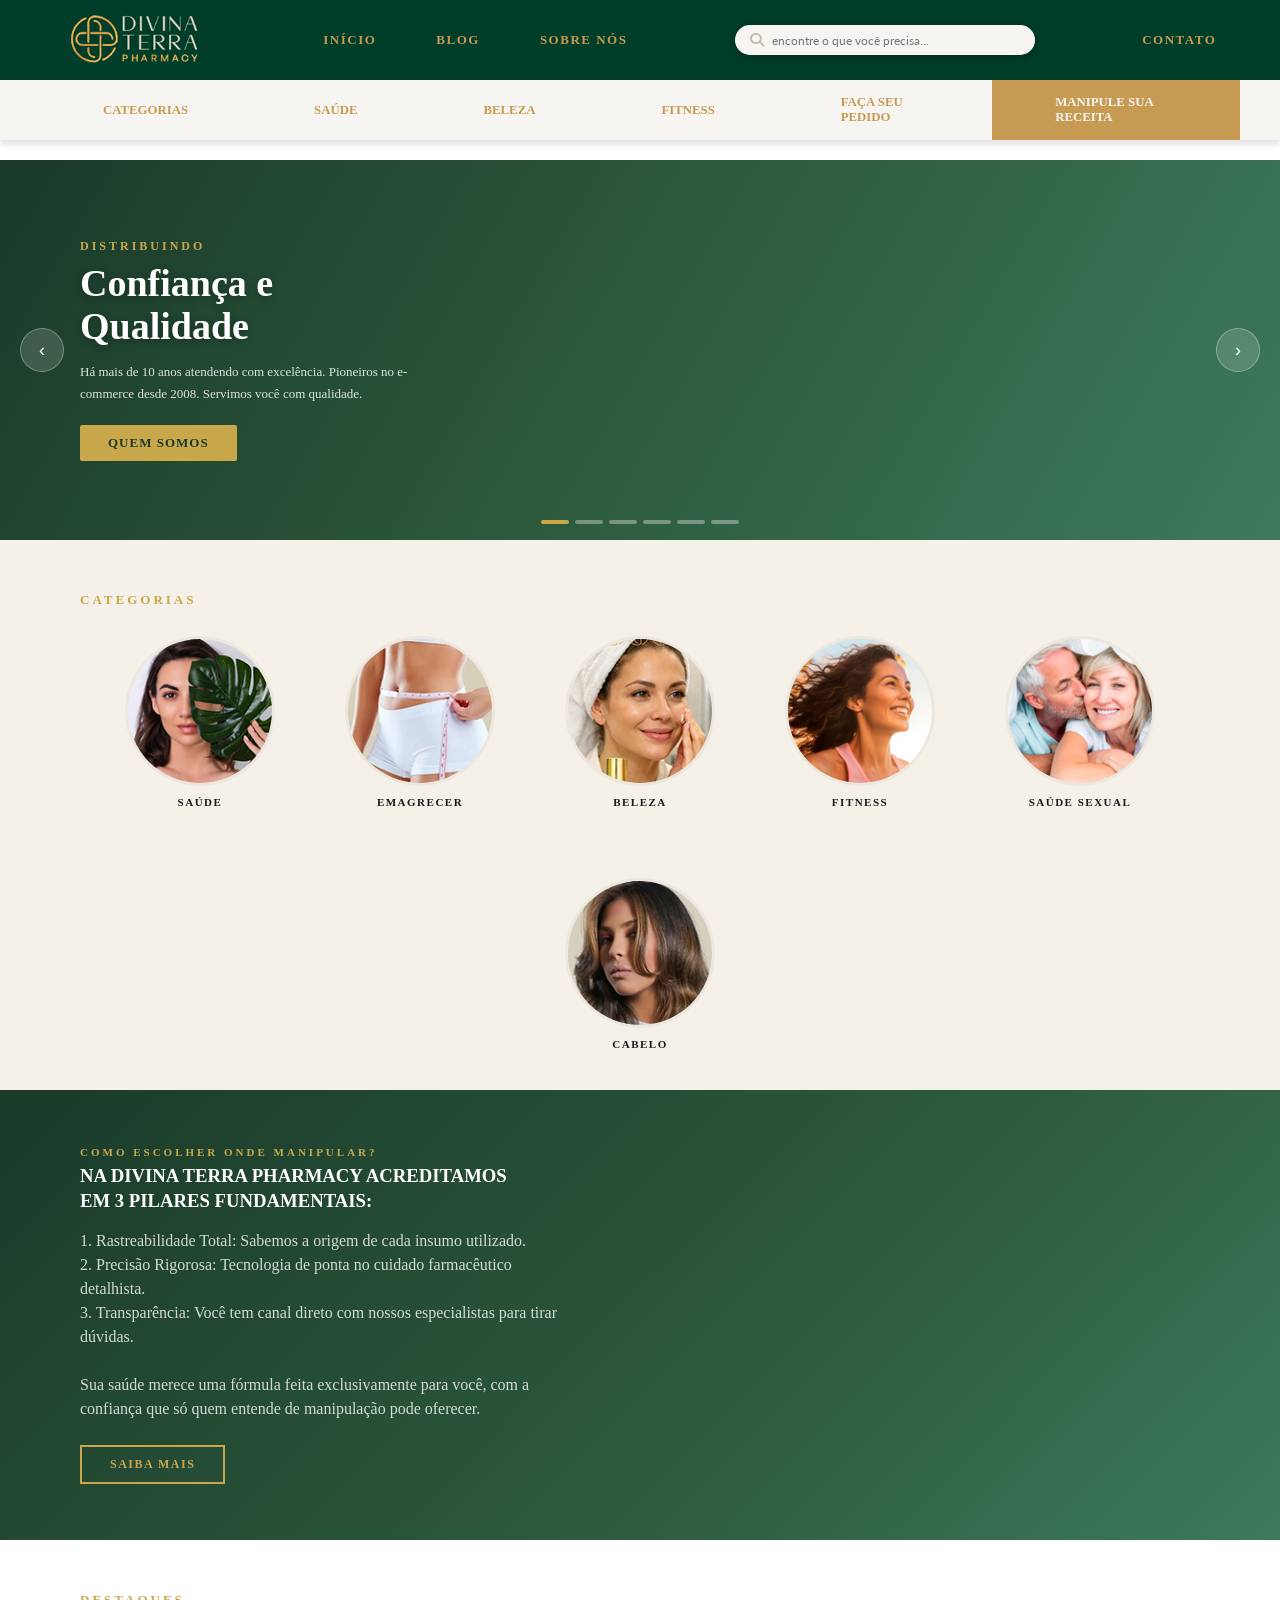
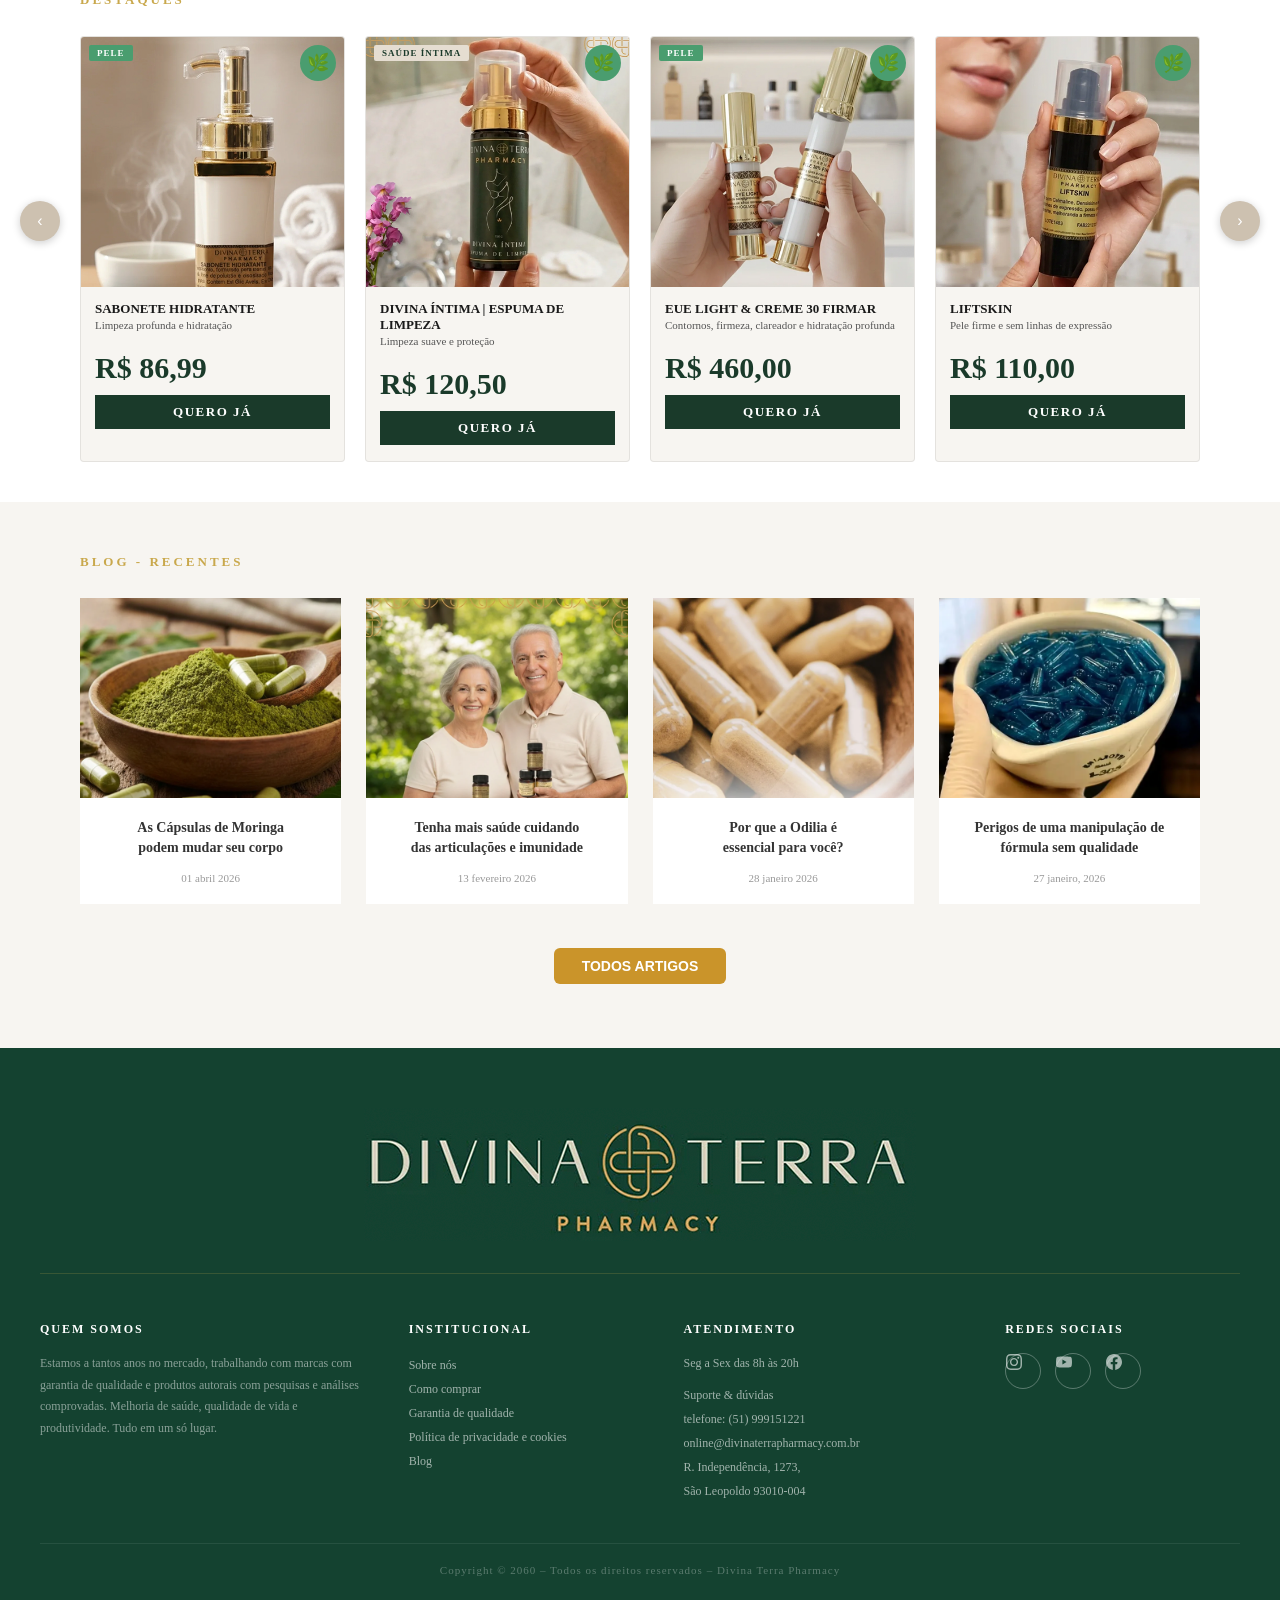
==== index.html @ ff23f9f8 "arquivos básicos teste 1" ====
<!DOCTYPE html>
<html lang="pt-BR">
<head>
  <meta charset="UTF-8">
  <link rel="icon" href="imagens/logo_aba.png" type="image/png">
  <meta name="viewport" content="width=device-width, initial-scale=1.0">
  <title>Divina Terra Pharmacy</title>
  <link href="https://fonts.googleapis.com/css2?family=Playfair+Display:wght@400;600;700&family=Lato:wght@300;400;700&display=swap" rel="stylesheet">
  <link rel="stylesheet" href="styles.css">
</head>
<body>

<!-- ===== TOP HEADER ===== -->
<header id="top-header">
  <a href="index.html" class="logo-area">
    <div class="logo-container">
      <!-- Placeholder para o logo oficial -->
          <img src="Imagens\LOGO.png">
    </div>
  </a>

  <nav class="top-nav">
    <a href="index.html">INÍCIO</a>
    <a href="menublogs.html">BLOG</a>
    <a href="sobre.html">SOBRE NÓS</a>
  </nav>

  <div class="search-bar">
    <button onclick="doSearch()">
      <i class="fa-solid fa-magnifying-glass" style="color: #c2baaf;"></i>
    </button>
    <link rel="stylesheet" href="https://cdnjs.cloudflare.com/ajax/libs/font-awesome/6.5.0/css/all.min.css">
    <input type="text" id="search-input" placeholder="encontre o que você precisa..." onkeydown="handleSearch(event)">
  </div>

  <nav class="top-nav">
    <a href="contato.html">CONTATO</a>
  </nav>
</header>

<!-- Search Results Overlay -->
<div id="search-results"></div>

<!-- ===== SECONDARY NAV ===== -->
<nav id="secondary-nav">
  <div class="item"><a href="https://www.lojadivinaterra.com.br/suplementos">CATEGORIAS</a></div>
  <div class="item"><a href="https://www.lojadivinaterra.com.br/imunidade">SAÚDE</a></div>
  <div class="item"><a href="https://www.lojadivinaterra.com.br/bem-estar">BELEZA</a></div>
  <div class="item"><a href="https://www.lojadivinaterra.com.br/saude-da-mulher">FITNESS</a></div>
  <div class="item"><a href="https://www.lojadivinaterra.com.br/sono">FAÇA SEU PEDIDO</a></div>
  <div class="item1"><a href="https://www.lojadivinaterra.com.br/imunidade" class="active">MANIPULE SUA RECEITA</a></div>
</nav>

<!-- ===== BANNER SLIDER ===== -->
<section id="banner-slider">
  <!-- SLIDE 1 -->
  <div class="slide active">
    <!-- Substitua o src da img abaixo pela sua imagem: <img src="banner1.jpg" class="slide-bg"> -->
    <div class="slide-bg-placeholder" style="background: linear-gradient(120deg, #1a3a2a 0%, #2d5a3d 50%, #3d7a5d 100%);"></div>
    <div class="slide-content">
      <div class="eyebrow">Distribuindo</div>
      <h2>Confiança e Qualidade</h2>
      <p>Há mais de 10 anos atendendo com excelência. Pioneiros no e-commerce desde 2008. Servimos você com qualidade.</p>
      <a href="sobre.html" class="btn-slide">Quem somos</a>
    </div>
  </div>

  <!-- SLIDE 2 -->
  <div class="slide">
    <!-- <img src="banner2.jpg" class="slide-bg"> -->
    <div class="slide-bg-placeholder" style="background: linear-gradient(120deg, #2a1a3a 0%, #5a2d5a 50%, #7a3d7a 100%);"></div>
    <div class="slide-content">
      <div class="eyebrow">Fórmulas Exclusivas</div>
      <h2>Manipulação Personalizada</h2>
      <p>Receitas únicas para suas necessidades. Produtos manipulados com a mais alta qualidade e tecnologia farmacêutica.</p>
      <a href="receita.html" class="btn-slide">Manipule sua receita</a>
    </div>
  </div>

  <!-- SLIDE 3 — adicione quantos quiser seguindo o mesmo padrão -->
  <div class="slide">
    <!-- <img src="banner3.jpg" class="slide-bg"> -->
    <div class="slide-bg-placeholder" style="background: linear-gradient(120deg, #1a2a3a 0%, #2d4a5a 50%, #3d6a7a 100%);"></div>
    <div class="slide-content">
      <div class="eyebrow">Bem-estar &amp; Saúde</div>
      <h2>Produtos Naturais e Veganos</h2>
      <p>Cuide de você com produtos naturais, veganos e sustentáveis. Qualidade certificada para toda a família.</p>
      <a href="categorias.html" class="btn-slide">Ver categorias</a>
    </div>
  </div>

    <!-- SLIDE 4 — -->
    <div class="slide">
      <!-- <img src="banner3.jpg" class="slide-bg"> -->
      <div class="slide-bg-placeholder" style="background: linear-gradient(120deg, #1a2a3a 0%, #2d4a5a 50%, #3d6a7a 100%);"></div>
      <div class="slide-content">
        <div class="eyebrow">Bem-estar &amp; Saúde</div>
        <h2>Produtos Naturais e Veganos</h2>
        <p>Cuide de você com produtos naturais, veganos e sustentáveis. Qualidade certificada para toda a família.</p>
        <a href="categorias.html" class="btn-slide">Ver categorias</a>
      </div>
    </div>

      <!-- SLIDE 5 -->
  <div class="slide">
    <!-- <img src="banner3.jpg" class="slide-bg"> -->
    <div class="slide-bg-placeholder" style="background: linear-gradient(120deg, #1a2a3a 0%, #2d4a5a 50%, #3d6a7a 100%);"></div>
    <div class="slide-content">
      <div class="eyebrow">Bem-estar &amp; Saúde</div>
      <h2>Produtos Naturais e Veganos</h2>
      <p>Cuide de você com produtos naturais, veganos e sustentáveis. Qualidade certificada para toda a família.</p>
      <a href="categorias.html" class="btn-slide">Ver categorias</a>
    </div>
  </div>

    <!-- SLIDE 6 -->
    <div class="slide">
      <!-- <img src="banner3.jpg" class="slide-bg"> -->
      <div class="slide-bg-placeholder" style="background: linear-gradient(120deg, #1a2a3a 0%, #2d4a5a 50%, #3d6a7a 100%);"></div>
      <div class="slide-content">
        <div class="eyebrow">Bem-estar &amp; Saúde</div>
        <h2>Produtos Naturais e Veganos</h2>
        <p>Cuide de você com produtos naturais, veganos e sustentáveis. Qualidade certificada para toda a família.</p>
        <a href="categorias.html" class="btn-slide">Ver categorias</a>
      </div>
    </div>

  <button class="slider-arrow left" onclick="slideMove(-1)">&#8249;</button>
  <button class="slider-arrow right" onclick="slideMove(1)">&#8250;</button>

  <div class="slider-dots" id="slider-dots"></div>
</section>

<!-- ===== CATEGORIES ===== -->
<section id="categories-section">
  <div class="section-title c">CATEGORIAS</div>
  <div class="categories-grid">
    <a href="saude.html" class="cat-item">
      <div class="cat-circle">
      <img src="Imagens/cat-saude.png" alt="Saúde">
      </div>
      <span class="cat-label">SAÚDE</span>
    </a>
    <a href="emagrecer.html" class="cat-item">
      <div class="cat-circle">
        <img src="Imagens/cat-emagre.png" alt="Saúde">
      </div>
      <span class="cat-label">EMAGRECER</span>
    </a>
    <a href="beleza.html" class="cat-item">
      <div class="cat-circle">
        <img src="Imagens/cat-bele.png" alt="Saúde">
      </div>
      <span class="cat-label">BELEZA</span>
    </a>
    <a href="fitness.html" class="cat-item">
      <div class="cat-circle">
        <img src="Imagens/cat-fitness.png" alt="Saúde">
      </div>
      <span class="cat-label">FITNESS</span>
    </a>
    <a href="saude-sexual.html" class="cat-item">
      <div class="cat-circle">
        <img src="Imagens/cat-sex.png" alt="Saúde">
      </div>
      <span class="cat-label">SAÚDE SEXUAL</span>
    </a>
    <a href="destaques.html" class="cat-item">
      <div class="cat-circle">
        <img src="Imagens/cat-cabelo.png" alt="Saúde">
      </div>
      <span class="cat-label">CABELO</span>
    </a>
  </div>
</section>

<!-- ===== BANNER CENTRO ===== -->
<section id="banner-centro">
  <!-- Fundo: substitua pela sua imagem de fundo:
       <img src="banner-centro-bg.jpg" class="banner-centro-bg"> -->
  <div class="banner-centro-bg-placeholder"></div>
  <div class="banner-centro-overlay"></div>
  <div class="banner-centro-content">
    <div class="banner-centro-text">
      <div class="eyebrow">COMO ESCOLHER ONDE MANIPULAR?</div>
      <h3>NA DIVINA TERRA PHARMACY ACREDITAMOS<br>EM 3 PILARES FUNDAMENTAIS:</h3>
      <p>1. Rastreabilidade Total: Sabemos a origem de cada insumo utilizado.<br>
      2. Precisão Rigorosa: Tecnologia de ponta no cuidado farmacêutico detalhista.<br>
      3. Transparência: Você tem canal direto com nossos especialistas para tirar dúvidas.</p>
      <p>Sua saúde merece uma fórmula feita exclusivamente para você, com a confiança que só quem entende de manipulação pode oferecer.</p>
      <a href="#" class="btn-saiba">Saiba mais</a>
    </div>
    <div class="banner-centro-image">
      <!-- Substitua pela imagem da moça:
           <img src="banner-centro-pessoa.jpg" alt=""> -->
      </div>
    </div>
  </div>
</section>

<!-- ===== DESTAQUES ===== -->
<section id="destaques-section">
  <div class="section-title">DESTAQUES</div>
    <button class="products-arrow left" onclick="productMove(-1)">&#8249;</button>
  <div class="products-wrapper">
    <div class="products-track" id="products-track">
      <!-- Produto 1 -->
      <div class="product-card">
        <div class="product-img-wrapper">
          <img src="Imagens/hidra.png" alt="Saúde">
          <span class="product-badge fitness">PELE</span>
          <div class="product-vegan">🌿</div>
        </div>
        <div class="product-info">
          <a href="produto1.html">SABONETE HIDRATANTE</a>
          <div class="product-sub">Limpeza profunda e hidratação</div>
          <div class="product-price">R$ 86,99</div>
          <div class="btn-quero-a"><a href="produto1.html" class="btn-quero">QUERO JÁ</a></div>
        </div>
      </div>

      <!-- Produto 2 -->
      <div class="product-card">
        <div class="product-img-wrapper">
          <img src="Imagens/espu.png" alt="Saúde">
          <span class="product-badge saude">SAÚDE ÍNTIMA</span>
          <div class="product-vegan">🌿</div>
        </div>
        <div class="product-info">
          <a href="produto2.html">DIVINA ÍNTIMA | ESPUMA DE LIMPEZA</a>
          <div class="product-sub">Limpeza suave e proteção</div>
          <div class="product-price">R$ 120,50</div>
          <div class="btn-quero-a"><a href="produto2.html" class="btn-quero">QUERO JÁ</a></div>
        </div>
      </div>

      <!-- Produto 3 -->
      <div class="product-card">
        <div class="product-img-wrapper">
          <span class="product-badge fitness">PELE</span>
          <img src="Imagens/eyel.png" alt="Saúde">
          <div class="product-vegan">🌿</div>
        </div>
        <div class="product-info">
          <a href="produto3.html">EUE LIGHT & CREME 30 FIRMAR</a>
          <div class="product-sub">Contornos, firmeza, clareador e hidratação profunda</div>
          <div class="product-price">R$ 460,00</div>
          <div class="btn-quero-a"><a href="produto3.html" class="btn-quero">QUERO JÁ</a></div>
        </div>
      </div>

      <!-- Produto 4 -->
      <div class="product-card">
        <div class="product-img-wrapper">
          <img src="Imagens/link.png" alt="Saúde">
          <div class="product-vegan">🌿</div>
        </div>
        <div class="product-info">
          <a href="produto4.html">LIFTSKIN</a>
          <div class="product-sub">Pele firme e sem linhas de expressão</div>
          <div class="product-price">R$ 110,00</div>
          <div class="btn-quero-a"><a href="produto4.html" class="btn-quero">QUERO JÁ</a></div>
        </div>
      </div>

      <!-- Produto 5 -->
      <div class="product-card">
        <div class="product-img-wrapper">
          <img src="Imagens/seru.png" alt="Saúde">
          <span class="product-badge fitness">PELE</span>
          <div class="product-vegan">🌿</div>
        </div>
        <div class="product-info">
          <a href="produto5.html">Sérum Belicé</a>
          <div class="product-sub">Pele iluminada e hidratação com Vitamina C</div>
          <div class="product-price">R$ 249,99</div>
          <div class="btn-quero-a"><a href="produto5.html" class="btn-quero">QUERO JÁ</a></div>
        </div>
      </div>

      <!-- Produto 6 -->
      <div class="product-card">
        <div class="product-img-wrapper">
          <img src="Imagens/mera.png" alt="Saúde">
          <span class="product-badge emagrecer">EMAGRECER</span>
          <div class="product-vegan">🌿</div>
        </div>
        <div class="product-info">
          <a href="produto6.html">Meratrim 400mg</a>
          <div class="product-sub">Controle metabólico para o emagrecimento</div>
          <div class="product-price">R$ 160,69</div>
          <div class="btn-quero-a"><a href="produto6.html" class="btn-quero">QUERO JÁ</a></div>
        </div>
      </div>

      <!-- Produto 7 -->
      <div class="product-card">
        <div class="product-img-wrapper">
          <img src="Imagens/oral.png" alt="Saúde">
          <span class="product-badge emagrecer">EMAGRECER</span>
          <div class="product-vegan">🌿</div>
        </div>
        <div class="product-info">
          <a href="produto7.html">Spray Oral Gymnema</a>
          <div class="product-sub">Diminua a vontade por açúcar</div>
          <div class="product-price">R$ 330,33</div>
          <div class="btn-quero-a"><a href="produto7.html" class="btn-quero">QUERO JÁ</a></div>
        </div>
      </div>

      <!-- Produto 8 -->
      <div class="product-card">
        <div class="product-img-wrapper">
          <img src="Imagens/sabo.png" alt="Saúde">
          <div class="product-vegan">🌿</div>
        </div>
        <div class="product-info">
          <a href="produto8.html">SABONETE PROBIÓTICO</a>
          <div class="product-sub">Limpeza sem ressecar, controle de oleosidade e impurezas + hidratação</div>
          <div class="product-price">R$ 89,90</div>
          <div class="btn-quero-a"><a href="produto8.html" class="btn-quero">QUERO JÁ</a></div>
        </div>
      </div>

    </div>
  </div>
  <button class="products-arrow right" onclick="productMove(1)">&#8250;</button>
</section>

<!-- ===== BLOG RECENTES ===== -->
<section id="blog-section">
  <div class="section-title">BLOG - RECENTES</div>
  <section class="content-grid" id="content-grid">
    <article data-blog-post class="blog-card" onclick="window.location.href='pascoadivina.html'" style="cursor: pointer;">
        <div class="card-img-wrapper">
            <img class="card-img-wrapper-placeholder" src="Imagens/3.png" alt="Páscoa Divina Terra">
            <div class="blog-img-placeholder"></div>
        </div>
        <div class="card-body blog-info">
            <h2 class="card-title">As Cápsulas de Moringa<br>podem mudar seu corpo</h2>
            <span class="card-date">01 abril 2026</span>
        </div>
    </article>

    <article class="blog-card" onclick="window.location.href='diadamulher.html'" style="cursor: pointer;">
        <div class="card-img-wrapper">
            <img class="card-img-wrapper-placeholder" src="Imagens\4.png" alt="Dia da Mulher">
        </div>
        <div class="card-body">
            <h2 class="card-title">Tenha mais saúde cuidando<br>das articulações e imunidade</h2>
            <span class="card-date">13 fevereiro 2026</span>
        </div>
    </article>

    <article class="blog-card" onclick="window.location.href='sauderesabor.html'" style="cursor: pointer;">
        <div class="card-img-wrapper">
            <img src="Imagens\2.png" alt="Saúde e Sabor">
        </div>
        <div class="card-body">
            <h2 class="card-title">Por que a Odilia é<br>essencial para você?</h2>
            <span class="card-date">28 janeiro 2026</span>
        </div>
    </article>

    <article class="blog-card">
        <div class="card-img-wrapper">
            <img src="Imagens\8.png" alt="Ectoína">
        </div>
        <div class="card-body">
            <h2 class="card-title">Perigos de uma manipulação de<br>fórmula sem qualidade</h2>
            <span class="card-date">27 janeiro, 2026</span>
        </div>
    </article>
  </section>
  <button class="btn-carregar" id="btn1" onclick="carregarMais(1)"> <a href="menublogs.html">TODOS ARTIGOS</a></button>
</section>

<!-- ===== FOOTER ===== -->
<footer>
  <div class="footer-logo">
    <div class="logo-main">
      <img src="Imagens\LOGOGRANDE.png">
    </div>
  </div>

  <div class="footer-grid">
    <div class="footer-col">
      <h5>QUEM SOMOS</h5>
      <p>Estamos a tantos anos no mercado, trabalhando com marcas com garantia de qualidade e produtos autorais com pesquisas e análises comprovadas. Melhoria de saúde, qualidade de vida e produtividade. Tudo em um só lugar.</p>
    </div>
    <div class="footer-col">
      <h5>INSTITUCIONAL</h5>
      <a href="sobre.html">Sobre nós</a>
      <a href="como-comprar.html">Como comprar</a>
      <a href="garantia.html">Garantia de qualidade</a>
      <a href="privacidade.html">Política de privacidade e cookies</a>
      <a href="menublogs.html">Blog</a>
    </div>
    <div class="footer-col">
      <h5>ATENDIMENTO</h5>
      <p style="color:rgba(255,255,255,0.6);margin-bottom:8px;">Seg a Sex das 8h às 20h</p>
      <a href="suporte.html">Suporte &amp; dúvidas</a>
      <a href="tel:51999151221">telefone: (51) 999151221</a>
      <a href="mailto:online@divinaterrapharmacy.com.br">online@divinaterrapharmacy.com.br</a>
      <a href="https://maps.google.com" target="_blank">R. Independência, 1273,<br>São Leopoldo 93010-004</a>
    </div>
    <div class="footer-col">
      <h5>REDES SOCIAIS</h5>
      <div class="social-icons">
        <a href="https://instagram.com" target="_blank" class="social-icon" title="Instagram">
          <svg width="16" height="16" fill="currentColor" viewBox="0 0 24 24"><path d="M12 2.163c3.204 0 3.584.012 4.85.07 3.252.148 4.771 1.691 4.919 4.919.058 1.265.069 1.645.069 4.849 0 3.205-.012 3.584-.069 4.849-.149 3.225-1.664 4.771-4.919 4.919-1.266.058-1.644.07-4.85.07-3.204 0-3.584-.012-4.849-.07-3.26-.149-4.771-1.699-4.919-4.92-.058-1.265-.07-1.644-.07-4.849 0-3.204.013-3.583.07-4.849.149-3.227 1.664-4.771 4.919-4.919 1.266-.057 1.645-.069 4.849-.069zm0-2.163c-3.259 0-3.667.014-4.947.072-4.358.2-6.78 2.618-6.98 6.98-.059 1.281-.073 1.689-.073 4.948 0 3.259.014 3.668.072 4.948.2 4.358 2.618 6.78 6.98 6.98 1.281.058 1.689.072 4.948.072 3.259 0 3.668-.014 4.948-.072 4.354-.2 6.782-2.618 6.979-6.98.059-1.28.073-1.689.073-4.948 0-3.259-.014-3.667-.072-4.947-.196-4.354-2.617-6.78-6.979-6.98-1.281-.059-1.69-.073-4.949-.073zm0 5.838c-3.403 0-6.162 2.759-6.162 6.162s2.759 6.163 6.162 6.163 6.162-2.759 6.162-6.163c0-3.403-2.759-6.162-6.162-6.162zm0 10.162c-2.209 0-4-1.79-4-4 0-2.209 1.791-4 4-4s4 1.791 4 4c0 2.21-1.791 4-4 4zm6.406-11.845c-.796 0-1.441.645-1.441 1.44s.645 1.44 1.441 1.44c.795 0 1.439-.645 1.439-1.44s-.644-1.44-1.439-1.44z"/></svg>
        </a>
        <a href="https://youtube.com" target="_blank" class="social-icon" title="YouTube">
          <svg width="16" height="16" fill="currentColor" viewBox="0 0 24 24"><path d="M23.495 6.205a3.007 3.007 0 0 0-2.088-2.088c-1.87-.501-9.396-.501-9.396-.501s-7.507-.01-9.396.501A3.007 3.007 0 0 0 .527 6.205a31.247 31.247 0 0 0-.522 5.805 31.247 31.247 0 0 0 .522 5.783 3.007 3.007 0 0 0 2.088 2.088c1.868.502 9.396.502 9.396.502s7.506 0 9.396-.502a3.007 3.007 0 0 0 2.088-2.088 31.247 31.247 0 0 0 .5-5.783 31.247 31.247 0 0 0-.5-5.805zM9.609 15.601V8.408l6.264 3.602z"/></svg>
        </a>
        <a href="https://facebook.com" target="_blank" class="social-icon" title="Facebook">
          <svg width="16" height="16" fill="currentColor" viewBox="0 0 24 24"><path d="M24 12.073c0-6.627-5.373-12-12-12s-12 5.373-12 12c0 5.99 4.388 10.954 10.125 11.854v-8.385H7.078v-3.47h3.047V9.43c0-3.007 1.792-4.669 4.533-4.669 1.312 0 2.686.235 2.686.235v2.953H15.83c-1.491 0-1.956.925-1.956 1.874v2.25h3.328l-.532 3.47h-2.796v8.385C19.612 23.027 24 18.062 24 12.073z"/></svg>
        </a>
      </div>
    </div>
  </div>

  <div class="footer-bottom">
    Copyright © 2060 – Todos os direitos reservados – Divina Terra Pharmacy
  </div>
</footer>

<script>
// ===== BANNER SLIDER =====
let currentSlide = 0;
const slides = document.querySelectorAll('.slide');
const dotsContainer = document.getElementById('slider-dots');
let autoplayTimer;

// Create dots
slides.forEach((_, i) => {
  const dot = document.createElement('div');
  dot.className = 'dot' + (i === 0 ? ' active' : '');
  dot.addEventListener('click', () => goToSlide(i));
  dotsContainer.appendChild(dot);
});

function updateSlider() {
  slides.forEach((s, i) => s.classList.toggle('active', i === currentSlide));
  document.querySelectorAll('.dot').forEach((d, i) => d.classList.toggle('active', i === currentSlide));
}

function goToSlide(n) {
  currentSlide = (n + slides.length) % slides.length;
  updateSlider();
  resetAutoplay();
}

function slideMove(dir) { goToSlide(currentSlide + dir); }

function resetAutoplay() {
  clearInterval(autoplayTimer);
  autoplayTimer = setInterval(() => goToSlide(currentSlide + 1), 5000);
}

resetAutoplay();

// ===== PRODUCTS CAROUSEL =====
let productIndex = 0;
const track = document.getElementById('products-track');
const totalProducts = track.children.length;
const visibleProducts = 4;
const maxIndex = totalProducts - visibleProducts;

function productMove(dir) {
  productIndex += dir;
  if (productIndex > maxIndex) productIndex = 0;
  if (productIndex < 0) productIndex = maxIndex;
  const cardWidth = track.children[0].offsetWidth + 20;
  track.style.transform = `translateX(-${productIndex * cardWidth}px)`;
}

// ===== SEARCH =====
const searchData = [
  { title: 'Saúde', url: 'saude.html' },
  { title: 'Beleza', url: 'beleza.html' },
  { title: 'Fitness', url: 'fitness.html' },
  { title: 'Emagrecer', url: 'emagrecer.html' },
  { title: 'Saúde Sexual', url: 'saude-sexual.html' },
  { title: 'Manipule sua Receita', url: 'receita.html' },
  { title: 'Faça seu Pedido', url: 'pedido.html' },
  { title: 'Blog', url: 'menublogs.html' },
  { title: 'Sobre Nós', url: 'sobre.html' },
  { title: 'Contato', url: 'contato.html' },
];

const searchResultsEl = document.getElementById('search-results');

function doSearch() {
  const q = document.getElementById('search-input').value.toLowerCase().trim();
  if (!q) { searchResultsEl.style.display = 'none'; return; }
  const results = searchData.filter(item => item.title.toLowerCase().includes(q));
  if (results.length === 0) {
    searchResultsEl.innerHTML = '<div class="search-result-item">Nenhum resultado encontrado.</div>';
  } else {
    searchResultsEl.innerHTML = results.map(r =>
      `<div class="search-result-item" onclick="location.href='${r.url}'">${r.title}</div>`
    ).join('');
  }
  searchResultsEl.style.display = 'block';
}

function handleSearch(e) {
  if (e.key === 'Enter') doSearch();
  else if (e.key === 'Escape') searchResultsEl.style.display = 'none';
  else setTimeout(doSearch, 100);
}

document.addEventListener('click', e => {
  if (!e.target.closest('.search-bar') && !e.target.closest('#search-results')) {
    searchResultsEl.style.display = 'none';
  }
});

// ===== LOAD BLOG POSTS FROM menublogs.html =====

loadBlogPosts();
</script>
</body>
</html>
---- styles.css ----
@font-face {
  font-family: "Brandon Grotesque";
  src: url(https://lojadivinaterra.vtexassets.com/assets/vtex/assets-builder/lojadivinaterra.store-theme/2.1.61/fonts/Brandon_Grotesque_Regular___1f55925….otf) format("opentype");
  font-weight: 390;
  font-style: normal;
  font-display: swap;
}

/*TOP BAR*/
.topbar {
  background-color: var(--color-topbar-bg);
  color: var(--color-topbar-text);
  font-size: 14px;
  font-weight: 200;
  letter-spacing: 0.03em;
}

.topbar__inner {
  max-width: var(--header-max-width);
  margin: 0 auto;
  padding: 6px 24px;
  display: flex;
  align-items: center;
  justify-content: center;
}

.topbar__text {
  opacity: 0.9;
}

.topbar__links {
  display: flex;
  gap: 24px;
}

.topbar__link {
  color: var(--color-topbar-text);
  opacity: 0.85;
  transition: opacity var(--transition);
}

.topbar__link:hover {
  opacity: 1;
  text-decoration: underline;
}

.logo-container {
  width:178,98;
  height:50px;
  flex: 1;
  display: flex;
  justify-content: center;
}

  :root {
    --green-dark: #1a3a2a;
    --green-mid: #2d5a3d;
    --gold: #c9a84c;
    --gold-light: #e8c96a;
    --cream: #f5f0e8;
    --beige: #ede8df;
    --red-accent: #c0392b;
    --white: #ffffff;
    --text-dark: #1a1a1a;
    --text-muted: #555;
  }

  * { margin: 0; padding: 0; box-sizing: border-box; }

  body {
    font-family: "Brandon Grotesque";
    background: #ffffff;
    color: var(--text-dark);
  }

  /* ===== TOP HEADER ===== */
  #top-header {
    background: #003e2a;
    position: sticky;
    top: 0;
    z-index: 1000;
    padding: 15px 40px;
    display: flex;
    align-items: center;
    justify-content: space-around;
    gap: 60px;
  }

  .top-nav {
    display: flex;
    align-items: center;
    justify-content: flex-start;
    gap: 60px;
  }

  .top-nav a {
    color: #c79b53;
    text-decoration: none;
    font-size: 13px;
    font-weight: 700;
    letter-spacing: 1.5px;
    text-transform: uppercase;
    transition: color 0.2s;
  }

  .top-nav a:hover { color: #ffffff;}

  .search-bar {
    display: flex;
    align-items: center;
    background: #f7f5f1;
    border: 1px solid rgba(255,255,255,0.25);
    border-radius: 20px;
    padding: 6px 14px;
    gap: 8px;
    flex: 0 0 300px;
    box-shadow: 0 2px 12px rgba(0,0,0,0.3);
  }

  .search-bar input {
    background: none;
    border: none;
    outline: none;
    color: #8c6c4c;
    font-size: 12px;
    width: 100%;
    font-family: 'Lato', sans-serif;
  }

  .search-bar button {
    background: none;
    border: none;
    color: rgba(255,255,255,0.6);
    cursor: pointer;
    font-size: 14px;
    padding: 0;
    transition: color 0.2s;
  }


  /* ===== SECONDARY NAV ===== */
  #secondary-nav {
    background: #f7f5f1;
    box-shadow: 0 5px 5px rgba(0,0,0,0.1);
    display: flex;
    align-items: center;
    padding: 0 40px;
    margin-bottom: 20px;
  }

  .sec-nav-item {
    padding: 12px 20px;
    font-size: 12px;
    font-weight: 700;
    letter-spacing: 1px;
    text-transform: uppercase;
    text-decoration: none;
    color: var(--text-dark);
    transition: background 0.2s, color 0.2s;
    cursor: pointer;
    white-space: nowrap;
  }

  .sec-nav-item:hover {
    background: #003e2a;
    color: var(--white);
  }

  .sec-nav-item.highlight {
    background: var(--gold);
    color: #003e2a;
    font-weight: 900;
  }

  .sec-nav-item.highlight:hover {
    background: #003e2a;
  }

  .item a {
    color: #c79b53;
    text-decoration: none;
  }

  .item1 a {
    color: #f7f5f1;
    text-decoration: none;
  }

  .item {
    padding: 15px 63px;
    font-size: 16px;
    font-size: clamp(12px, 1vw, 16px);
    font-weight: 600;
    text-transform: "Brandon Grotesque";
    color: #003e2a;

  }

  .item1 {
    background-color:#c79b53;
    padding: 15px 63px;
    font-size: 16px;
    font-size: clamp(12px, 1vw, 16px);
    font-weight: 600;
    text-transform: Brandon Grotesque;
    color: #8c6c4c
  }

.item:hover {
  background: #003e2a;
  color: var(--white);
  }

  .item1:hover {
    background: var(--gold);
    color: #003e2a;
    font-weight: 900;
  }

  /* ===== BANNER SLIDER ===== */
  #banner-slider {
    position: relative;
    overflow: hidden;
    background: var(--beige);
    height: 380px;

  }

  .slide {
    position: absolute;
    top: 0; left: 0;
    width: 100%; height: 100%;
    opacity: 0;
    transition: opacity 0.7s ease;
    display: flex;
    align-items: center;
  }

  .slide.active { opacity: 1; }

  .slide-bg {
    position: absolute;
    inset: 0;
    object-fit: cover;
    width: 100%;
    height: 100%;
  }

  .slide-bg-placeholder {
    position: absolute;
    inset: 0;
    width: 100%;
    height: 100%;
  }

  .slide-content {
    position: relative;
    z-index: 2;
    padding: 0 80px;
    max-width: 520px;
  }

  .slide-content .eyebrow {
    color: var(--gold);
    font-size: 12px;
    letter-spacing: 3px;
    text-transform: uppercase;
    margin-bottom: 8px;
    font-weight: 700;
  }

  .slide-content h2 {
    font-family: "Brandon Grotesque";
    font-size: 38px;
    font-weight: 700;
    color: var(--white);
    line-height: 1.15;
    margin-bottom: 12px;
    text-shadow: 0 2px 8px rgba(0,0,0,0.3);
  }

  .slide-content p {
    color: rgba(255,255,255,0.85);
    font-size: 13px;
    line-height: 1.7;
    margin-bottom: 20px;
  }

  .btn-slide {
    display: inline-block;
    background: var(--gold);
    color: var(--green-dark);
    padding: 10px 28px;
    font-weight: 700;
    font-size: 13px;
    letter-spacing: 1px;
    text-transform: uppercase;
    text-decoration: none;
    border-radius: 2px;
    transition: background 0.2s;
    border: none;
    cursor: pointer;
  }

  .btn-slide:hover { background: var(--gold-light); }

  .slider-arrow {
    position: absolute;
    top: 50%;
    transform: translateY(-50%);
    background: rgba(255,255,255,0.15);
    border: 1px solid rgba(255,255,255,0.3);
    color: var(--white);
    width: 44px;
    height: 44px;
    border-radius: 50%;
    display: flex;
    align-items: center;
    justify-content: center;
    cursor: pointer;
    font-size: 18px;
    z-index: 10;
    transition: background 0.2s;
    backdrop-filter: blur(4px);
  }

  .slider-arrow:hover { background: rgba(255,255,255,0.3); }
  .slider-arrow.left { left: 20px; }
  .slider-arrow.right { right: 20px; }

  .slider-dots {
    position: absolute;
    bottom: 16px;
    left: 50%;
    transform: translateX(-50%);
    display: flex;
    gap: 6px;
    z-index: 10;
  }

  .dot {
    width: 28px;
    height: 4px;
    background: rgba(255,255,255,0.35);
    border-radius: 2px;
    cursor: pointer;
    transition: background 0.3s;
  }

  .dot.active { background: var(--gold); }

  /* ===== CATEGORIES ===== */
  #categories-section {
    padding: 52px 40px 40px;
    background: var(--cream);
  }

  .section-title {
    font-family: "Brandon Grotesque";
    font-size: 13px;
    font-weight: 700;
    letter-spacing: 3px;
    text-transform: uppercase;
    color: var(--gold);
    margin-bottom: 28px;
  }
  
 .c {
    margin-left: 40px;;
  }

  .categories-grid {
    display: flex;
    gap: 70px;
    justify-content: center;
    flex-wrap: wrap;
  }

  .cat-item {
    display: flex;
    flex-direction: column;
    align-items: center;
    gap: 10px;
    cursor: pointer;
    text-decoration: none;
    color: var(--text-dark);
  }

  .cat-circle {
    width: 150px;
    height: 150px;
    border-radius: 50%;
    overflow: hidden;
    background: var(--beige);
    border: 3px solid transparent;
    transition: border-color 0.3s, transform 0.3s;
    position: relative;
  }

  .cat-circle img {
    width: 100%;
    height: 100%;
    object-fit: cover;
    transition: transform 0.4s ease;
  }

  .cat-item:hover .cat-circle {
    border-color: var(--gold);
    transform: translateY(-4px);
  }

  .cat-item:hover .cat-circle img {
    transform: scale(1.12);
  }

  .cat-circle-placeholder {
    width: 100%;
    height: 100%;
    background: linear-gradient(135deg, #e8d5b0, #c9a84c44);
    display: flex;
    align-items: center;
    justify-content: center;
    font-size: 32px;
  }

  .cat-label {
    font-size: 11px;
    font-weight: 700;
    letter-spacing: 1.5px;
    text-transform: uppercase;
    text-align: center;
    color: var(--text-dark);
    transition: color 0.2s;
  }

  .cat-item:hover .cat-label { color: var(--gold); }

  /* ===== BANNER CENTRO ===== */
  #banner-centro {
    position: relative;
    min-height: 340px;
    display: flex;
    align-items: center;
    overflow: hidden;
  }

  .banner-centro-bg {
    position: absolute;
    inset: 0;
    width: 100%;
    height: 100%;
    object-fit: cover;
  }

  .banner-centro-bg-placeholder {
    position: absolute;
    inset: 0;
    background: linear-gradient(135deg, var(--green-dark) 0%, #2d5a3d 60%, #3d7a5d 100%);
  }

  .banner-centro-overlay {
    position: absolute;
    inset: 0;
    background-image: url('imagens/bannercentrofundo.png');;
  }

  .banner-centro-content {
    position: relative;
    z-index: 2;
    padding: 0px 80px;
    display: flex;
    align-items: center;
    width: 100%;
    gap: 40px;
  }

  .banner-centro-text {
    flex: 1;
    max-width: 480px;
  }

  .banner-centro-text .eyebrow {
    color: var(--gold);
    font-size: 11px;
    letter-spacing: 3px;
    text-transform: uppercase;
    font-weight: 700;
    margin-bottom: 6px;
  }

  .banner-centro-text h3 {
    font-family: "Brandon Grotesque";
    color: var(--white);
    margin-bottom: 16px;
    line-height: 1.3;
  }

  .banner-centro-text p {
    color: rgba(255,255,255,0.8);
    font-size: 16px;
    line-height: 1.5;
    margin-bottom: 24px;
  }

  .btn-saiba {
    display: inline-block;
    background: transparent;
    border: 2px solid var(--gold);
    color: var(--gold);
    padding: 10px 28px;
    font-weight: 700;
    font-size: 12px;
    letter-spacing: 1.5px;
    text-transform: uppercase;
    text-decoration: none;
    transition: background 0.2s, color 0.2s;
    cursor: pointer;
  }

  .btn-saiba:hover {
    background: var(--gold);
    color: var(--green-dark);
  }

  .banner-centro-image {
    width: 600px;
    height: 450px;
    border-radius: 4px;
    overflow: hidden;
    flex-shrink: 0;
    position: relative;
  }

  .banner-centro-image img {
    width: 100%;
    height: 100%;
    object-fit: cover;
  }


  /* ===== DESTAQUES ===== */
  #destaques-section {
    padding: 52px 80px 40px;
    background: var(--white);
    position: relative;
  }

  .products-wrapper {
    position: relative;
    overflow: hidden;
  }

  .products-track {
    display: flex;
    gap: 20px;
    transition: transform 0.4s ease;
  }

  .product-card {
    flex: 0 0 calc(25% - 15px);
    background: #f7f5f1;
    border: 1px solid rgba(0,0,0,0.08);
    border-radius: 4px;
    overflow: hidden;
    cursor: pointer;
    transition: box-shadow 0.3s;
  }

  .product-card:hover {
    box-shadow: 0 6px 24px rgba(0,0,0,0.12);
  }

  .product-img-wrapper {
    position: relative;
    height: 250px;
    overflow: hidden;
    background: var(--beige);
  }

  .product-img-wrapper img {
    width: 100%;
    height: 100%;
    object-fit: cover;
    transition: transform 0.4s ease;
  }

  .product-card:hover .product-img-wrapper img {
    transform: scale(1.08);
  }

  .product-img-placeholder {
    width: 100%;
    height: 100%;
    background: linear-gradient(135deg, #f0e8d0, #e0d0b0);
    display: flex;
    align-items: center;
    justify-content: center;
    font-size: 48px;
  }

  .product-badge {
    position: absolute;
    top: 8px;
    left: 8px;
    background: var(--gold);
    color: var(--green-dark);
    font-size: 9px;
    font-weight: 900;
    letter-spacing: 1px;
    text-transform: uppercase;
    padding: 3px 8px;
    border-radius: 2px;
    z-index: 3;
  }

  .product-badge.fitness { background: #4a9d6f; color: white; }
  .product-badge.emagrecer { background: var(--gold); color: var(--green-dark); }
  .product-badge.saude { background: #e5ddd1; color: var(--green-dark); }

  .product-vegan {
    position: absolute;
    top: 8px;
    right: 8px;
    width: 36px;
    height: 36px;
    background: #4a9d6f;
    border-radius: 50%;
    display: flex;
    align-items: center;
    justify-content: center;
    color: white;
    font-size: 18px;
    z-index: 3;
  }

  .product-info {
    padding: 14px;
  }

  .product-info a {
    text-decoration: none;
    color: var(--text-dark);
    font-size: 13px;
    font-weight: 600;
    display: block;
    margin-bottom: 2px;
    transition: color 0.2s;
  }

  .product-info a:hover { color: var(--gold); }

  .product-sub {
    font-size: 11px;
    color: var(--text-muted);
    margin-bottom: 20px;
  }

  .product-price {
    font-family: "Brandon Grotesque";
    font-size: 30px;
    font-weight: 700;
    color: var(--green-dark);
    margin-bottom: 10px;
  }

  .btn-quero {
    display: block;
    width: 100%;
    text-align: center;
    background: var(--green-dark);
    color: var(--white);
    border: none;
    padding: 9px;
    font-size: 11px;
    font-weight: 700;
    letter-spacing: 1.5px;
    text-transform: uppercase;
    cursor: pointer;
    transition: background 0.2s, color 0.2s;
    text-decoration: none;
  }

  .btn-quero-a a{
    color: #ffffff;
  }

  .btn-quero-a a:hover{
    color:#ffffff;
  }

  .btn-quero:hover {
    background: var(--gold);
  }

  .products-arrow {
    position: absolute;
    top: 50%;
    transform: translateY(-50%);
    background: #cdc1b0;
    color: var(--white);
    width: 40px;
    height: 40px;
    border-radius: 50%;
    display: flex;
    align-items: center;
    justify-content: center;
    cursor: pointer;
    font-size: 16px;
    z-index: 10;
    border: none;
    transition: background 0.2s;
    box-shadow: 0 2px 8px rgba(0,0,0,0.2);
  }

  .products-arrow:hover { background: var(--gold); color: var(--green-dark); }
  .products-arrow.left { left: 20px; }
  .products-arrow.right { right: 20px; }

  /* ===== BLOG ===== */
  #blog-section {
    padding: 52px 80px 40px;
    background: #f7f5f1;
  }

  .content-grid {
    display: grid;
    gap: 25px;
    grid-template-columns: repeat(4, 1fr);
  }

  .card-body {
    padding: 20px;
    background-color: #ffffff;
    text-align: center;
    flex-grow: 1;
    display: flex;
    flex-direction: column;
    justify-content: space-between;
    margin-bottom: 20px;
}
  .blog-card {
    border-radius: 0;
    overflow: hidden;
    transition: var(--transition);
    display: flex;
    flex-direction: column;
  }

  .card-img-wrapper {
    height: 200px;
    overflow: hidden;
  }

  .card-img-wrapper img {
    width: 100%;
    height: 100%;
    object-fit: cover;
  }

  .blog-card:hover .card-img-wrapper img {
    filter: opacity(60%);
    transform: scale(1.05);
    transition: all 0.8s ease;
    animation: fadeInUp 0.3s ease;
  }

  .card-img-wrapper-placeholder {
    width: 100%;
    height: 100%;
    background: #ddd8cc;
  }

  .card-title {
    font-size: 14px;
    font-weight: 600;
    color: #333;
    margin-bottom: 15px;
    line-height: 1.4;
  }
  

  .card-date {
    font-size: 11px;
    color: #999;
  }

  .blog-card:hover .blog-info h4 { color: var(--gold); }

  .blog-info .date {
    font-size: 11px;
    color: var(--text-muted);
  }

  .btn-carregar {
    padding: 12px 45px;
    background-color: #ca942a;
    color: #fff;
    border: none;
    border-radius: 4px;
    font-weight: 700;
    text-transform: uppercase;
    font-size: 13px;
    cursor: pointer;
    display: block;
    margin: 1.5rem auto;
    padding: 10px 28px;
    border-radius: 6px;
    font-size: 14px;
    cursor: pointer;
    transition: background 0.2s;
  }

  .btn-carregar:hover {
    background: #2c4434;
  }

  .btn-carregar a {
    text-decoration: none;
    color: #ffffff;
  }
  

  /* ===== FOOTER ===== */
  footer {
    background: #144230;
    padding: 60px 40px 24px;
  }

  .footer-logo {
    text-align: center;
    margin-bottom: 48px;
    padding-bottom: 32px;
    border-bottom: 1px solid rgba(201,168,76,0.2);
  }

  .footer-logo .logo-main {
    font-family: 'Playfair Display', serif;
    font-size: 32px;
    color: var(--gold);
    letter-spacing: 6px;
    text-transform: uppercase;
    display: flex;
    align-items: center;
    justify-content: center;
    gap: 16px;
  }

  .footer-logo .logo-sub {
    font-size: 10px;
    letter-spacing: 6px;
    color: rgba(255,255,255,0.4);
    text-transform: uppercase;
    margin-top: 4px;
  }

  .footer-logo-icon {
    width: 44px;
    height: 44px;
    border: 2px solid var(--gold);
    border-radius: 50%;
    display: flex;
    align-items: center;
    justify-content: center;
    color: var(--gold);
    font-size: 20px;
  }

  .footer-grid {
    display: grid;
    grid-template-columns: 1.4fr 1fr 1.2fr 1fr;
    gap: 40px;
    margin-bottom: 40px;
  }

  .footer-col h5 {
    color: var(--white);
    font-size: 12px;
    font-weight: 900;
    letter-spacing: 2px;
    text-transform: uppercase;
    margin-bottom: 16px;
  }

  .footer-col p {
    color: rgba(255,255,255,0.5);
    font-size: 12px;
    line-height: 1.8;
  }

  .footer-col a {
    display: block;
    color: rgba(255,255,255,0.6);
    text-decoration: none;
    font-size: 12px;
    line-height: 2;
    transition: color 0.2s;
  }

  .footer-col a:hover { color: var(--gold); }

  .social-icons {
    display: flex;
    gap: 14px;
    margin-top: 8px;
  }

  .social-icon {
    width: 36px;
    height: 36px;
    border: 1px solid rgba(255,255,255,0.3);
    border-radius: 50%;
    display: flex;
    align-items: center;
    justify-content: center;
    color: var(--white);
    text-decoration: none;
    font-size: 15px;
    transition: color 0.2s, border-color 0.2s;
  }

  .social-icon:hover {
    color: var(--gold);
    border-color: var(--gold);
  }

  .footer-bottom {
    border-top: 1px solid rgba(255,255,255,0.08);
    padding-top: 20px;
    text-align: center;
    color: rgba(255,255,255,0.3);
    font-size: 11px;
    letter-spacing: 1px;
  }

  /* Search results overlay */
  #search-results {
    display: none;
    position: fixed;
    top: 70px;
    left: 50%;
    transform: translateX(-50%);
    width: 480px;
    background: var(--white);
    border-radius: 4px;
    box-shadow: 0 8px 32px rgba(0,0,0,0.2);
    z-index: 2000;
    max-height: 400px;
    overflow-y: auto;
    padding: 16px;
  }

  .search-result-item {
    padding: 10px 0;
    border-bottom: 1px solid var(--beige);
    cursor: pointer;
    transition: color 0.2s;
    font-size: 13px;
    color: var(--text-dark);
  }

  .search-result-item:hover { color: var(--gold); }
  .search-result-item:last-child { border-bottom: none; }
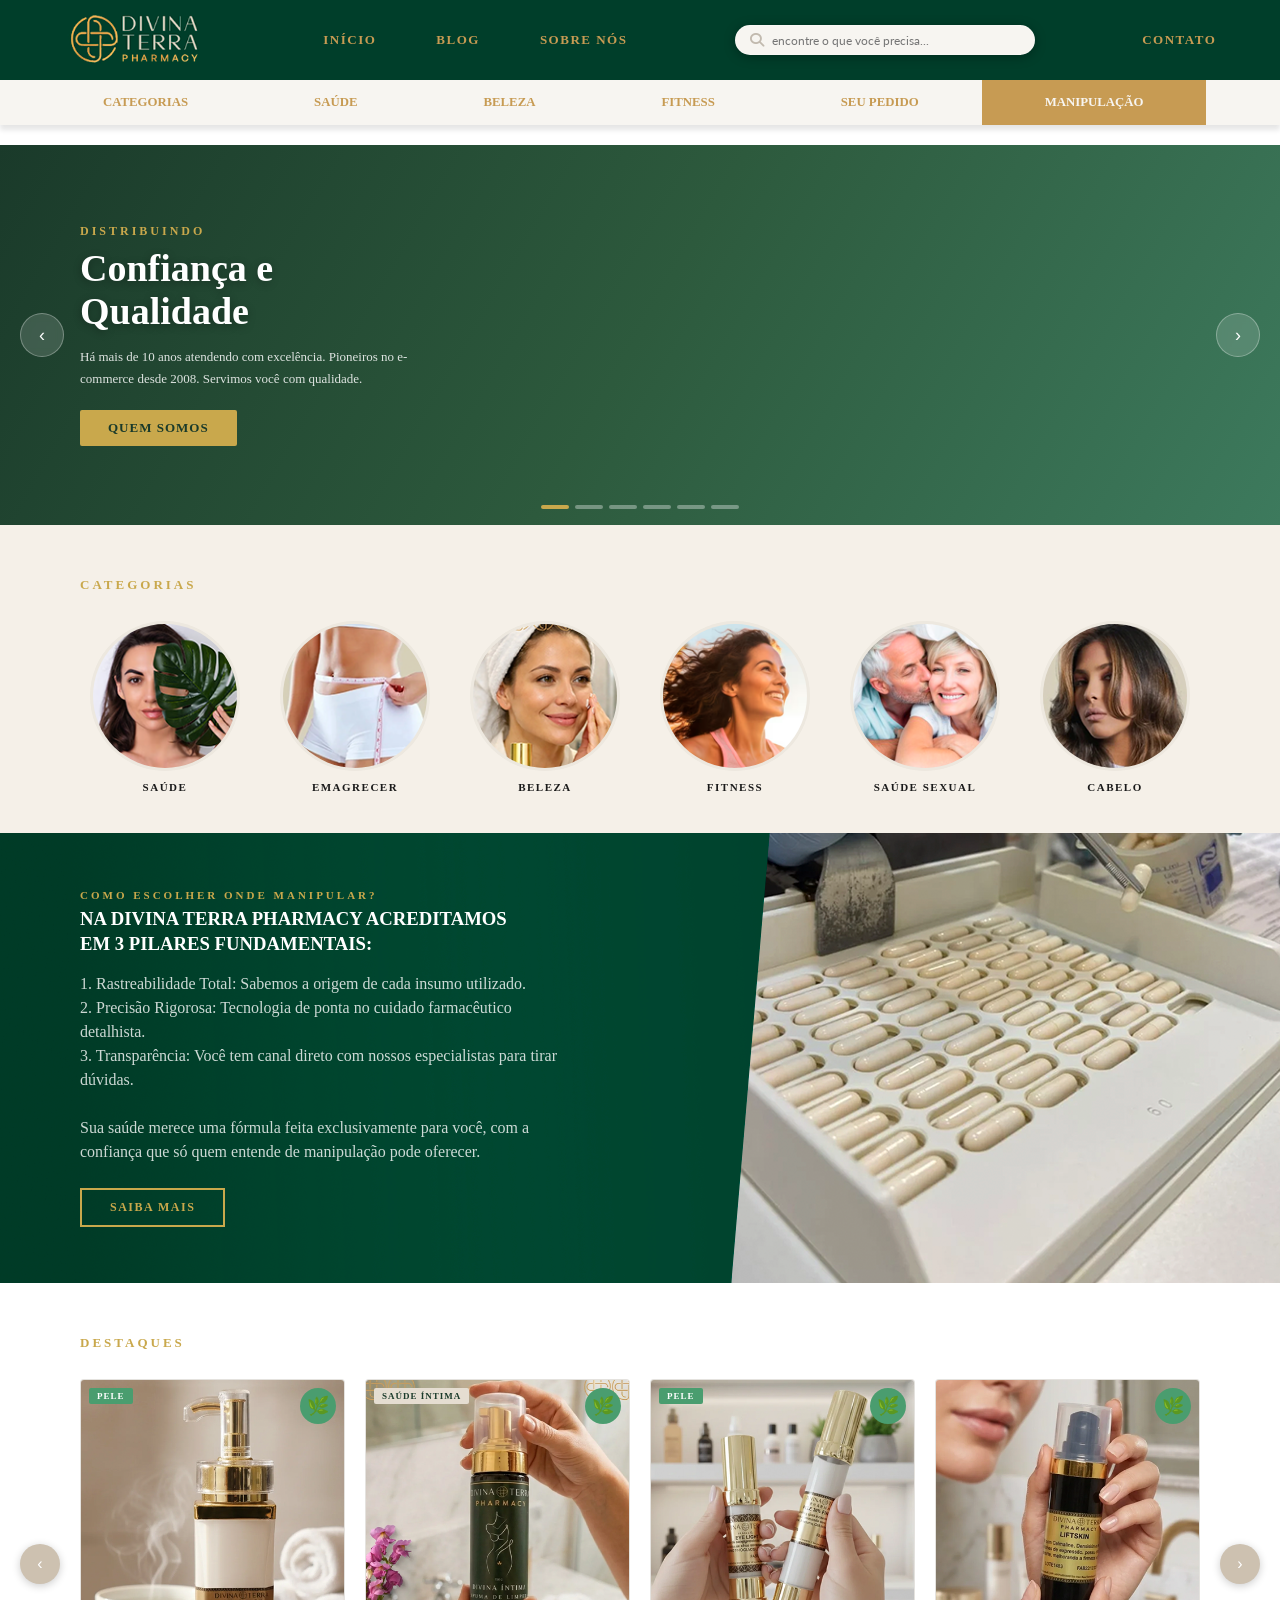
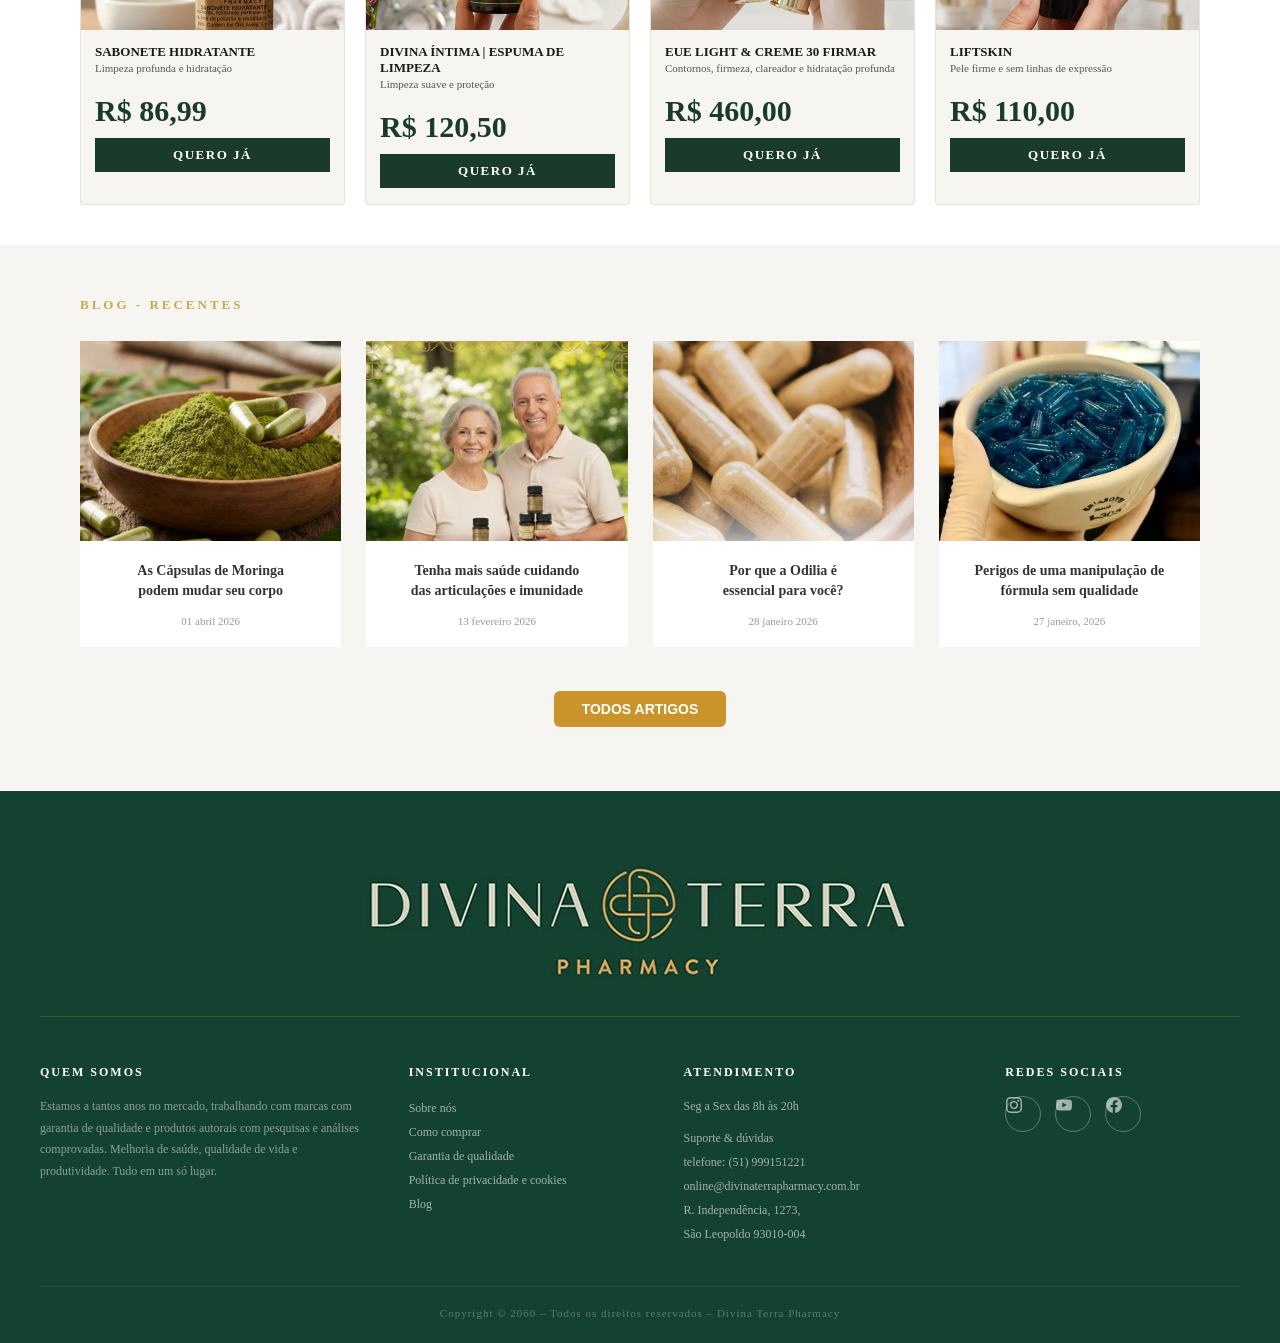
==== commit 0eda167c: "Update index.html SEU PEDIDO, MANIPULAÇÃO" ====
--- a/index.html
+++ b/index.html
@@ -47,8 +47,8 @@
   <div class="item"><a href="https://www.lojadivinaterra.com.br/imunidade">SAÚDE</a></div>
   <div class="item"><a href="https://www.lojadivinaterra.com.br/bem-estar">BELEZA</a></div>
   <div class="item"><a href="https://www.lojadivinaterra.com.br/saude-da-mulher">FITNESS</a></div>
-  <div class="item"><a href="https://www.lojadivinaterra.com.br/sono">FAÇA SEU PEDIDO</a></div>
-  <div class="item1"><a href="https://www.lojadivinaterra.com.br/imunidade" class="active">MANIPULE SUA RECEITA</a></div>
+  <div class="item"><a href="https://www.lojadivinaterra.com.br/sono">SEU PEDIDO</a></div>
+  <div class="item1"><a href="https://www.lojadivinaterra.com.br/imunidade" class="active">MANIPULAÇÃO</a></div>
 </nav>
 
 <!-- ===== BANNER SLIDER ===== -->
--- a/styles.css
+++ b/styles.css
@@ -371,9 +371,8 @@
 
   .categories-grid {
     display: flex;
-    gap: 70px;
+    gap: 40px;
     justify-content: center;
-    flex-wrap: wrap;
   }
 
   .cat-item {
@@ -461,7 +460,7 @@
   .banner-centro-overlay {
     position: absolute;
     inset: 0;
-    background-image: url('imagens/bannercentrofundo.png');;
+    background-image: url("Imagens/bannercentrofundo.png");
   }
 
   .banner-centro-content {
@@ -959,4 +958,4 @@
   }
 
   .search-result-item:hover { color: var(--gold); }
-  .search-result-item:last-child { border-bottom: none; }+  .search-result-item:last-child { border-bottom: none; }
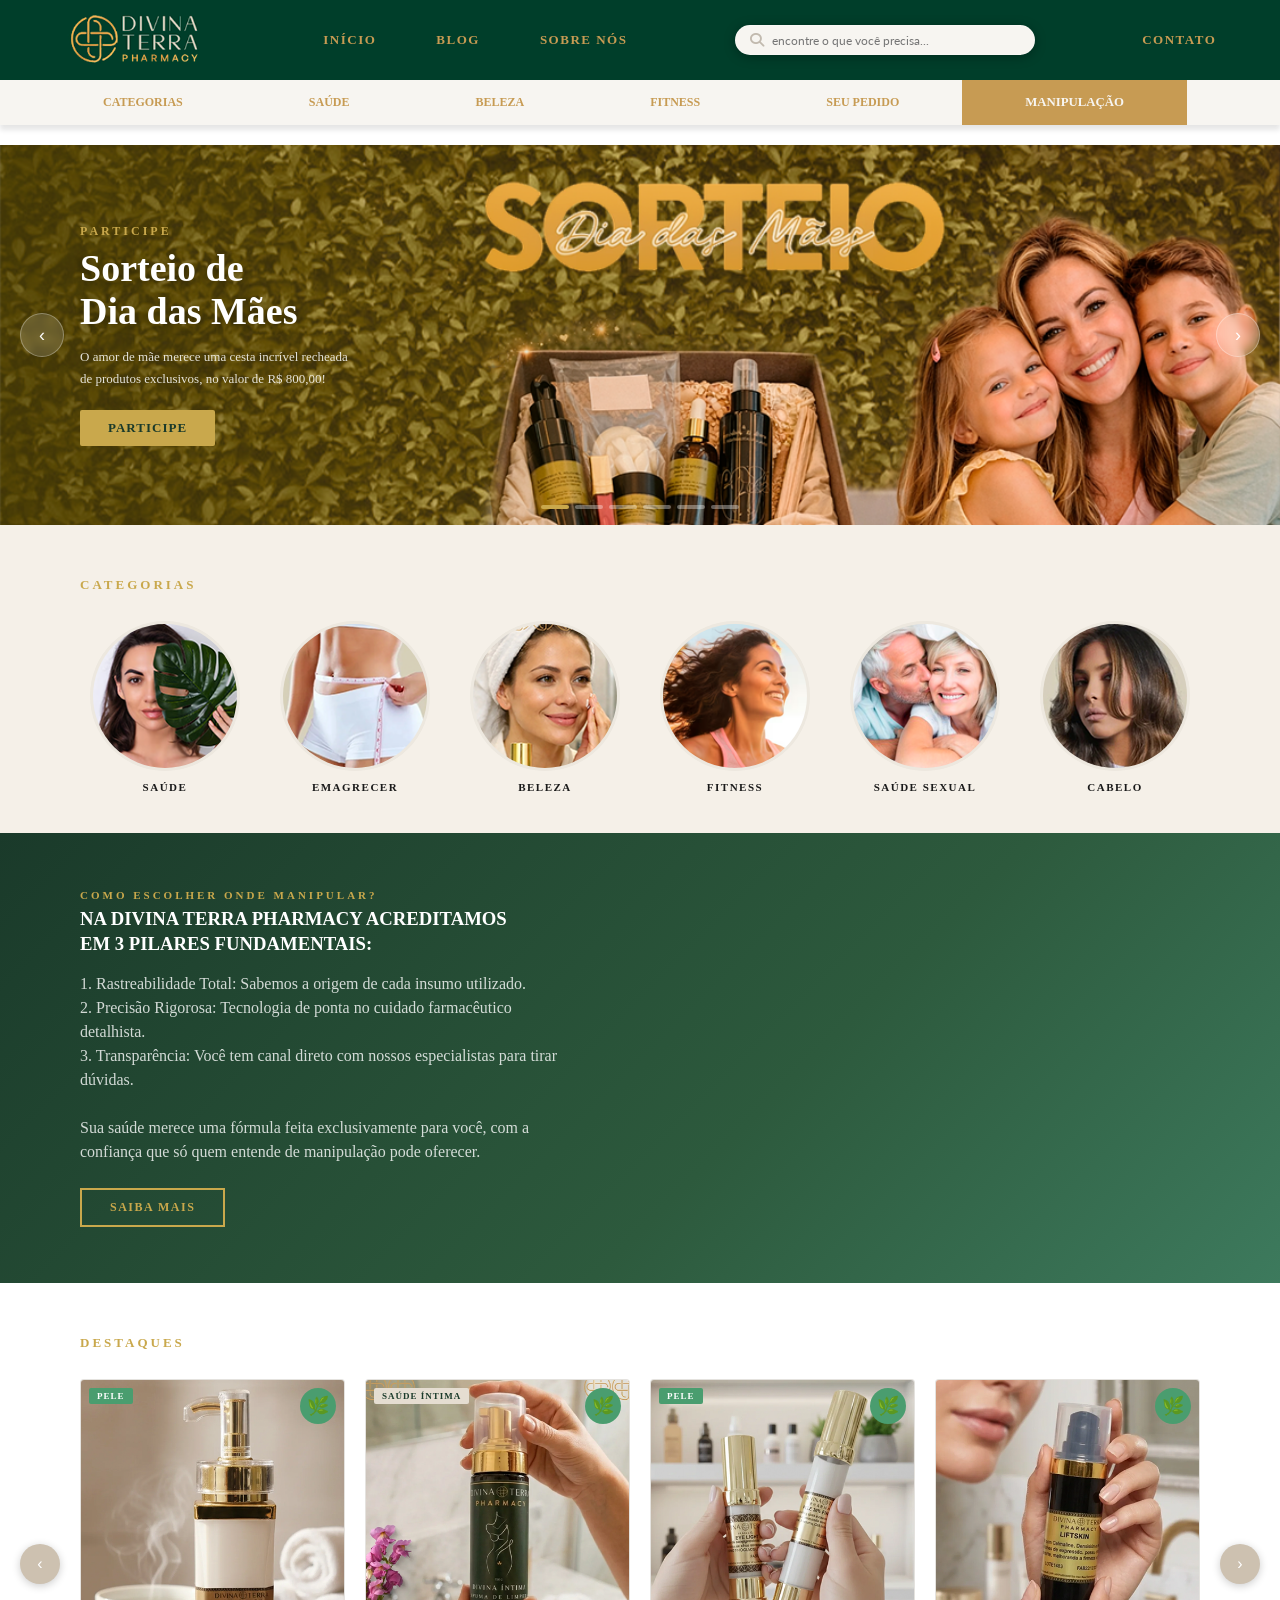
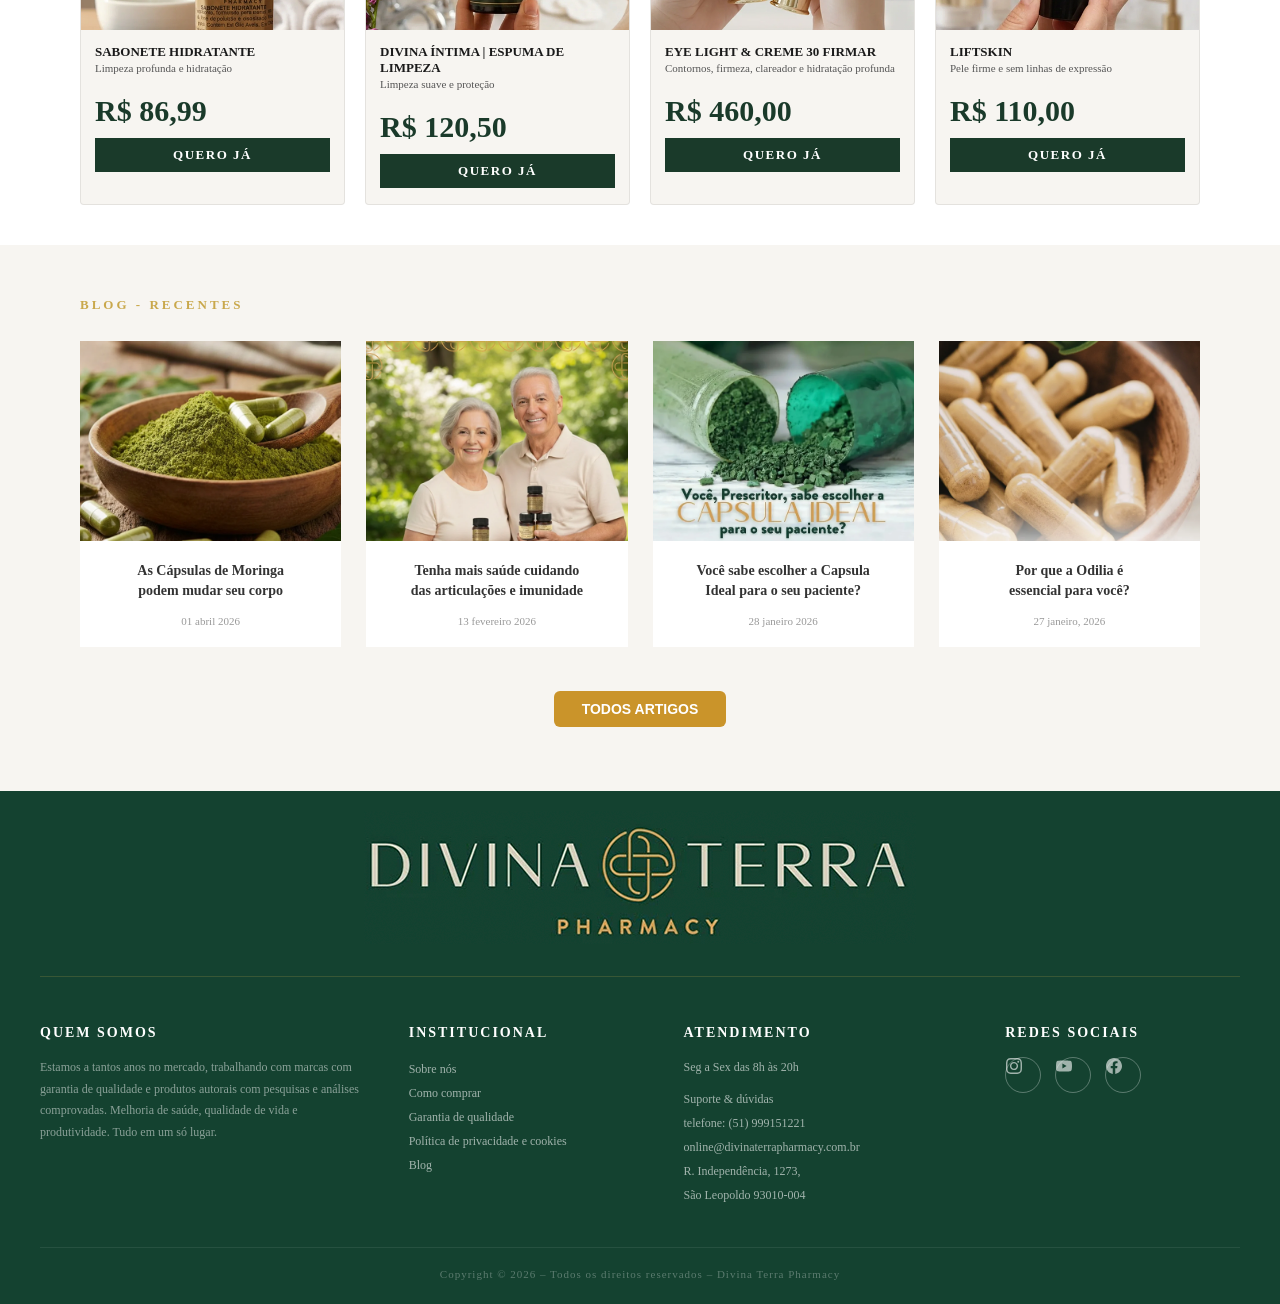
==== commit bc156ad2: "Novo upload do site" ====
--- a/index.html
+++ b/index.html
@@ -2,7 +2,7 @@
 <html lang="pt-BR">
 <head>
   <meta charset="UTF-8">
-  <link rel="icon" href="imagens/logo_aba.png" type="image/png">
+  <link rel="icon" href="Imagens/logo_aba.png" type="image/png">
   <meta name="viewport" content="width=device-width, initial-scale=1.0">
   <title>Divina Terra Pharmacy</title>
   <link href="https://fonts.googleapis.com/css2?family=Playfair+Display:wght@400;600;700&family=Lato:wght@300;400;700&display=swap" rel="stylesheet">
@@ -55,73 +55,67 @@
 <section id="banner-slider">
   <!-- SLIDE 1 -->
   <div class="slide active">
-    <!-- Substitua o src da img abaixo pela sua imagem: <img src="banner1.jpg" class="slide-bg"> -->
-    <div class="slide-bg-placeholder" style="background: linear-gradient(120deg, #1a3a2a 0%, #2d5a3d 50%, #3d7a5d 100%);"></div>
+    <img src="Imagens/banner5.png" class="slide-bg">
     <div class="slide-content">
-      <div class="eyebrow">Distribuindo</div>
-      <h2>Confiança e Qualidade</h2>
-      <p>Há mais de 10 anos atendendo com excelência. Pioneiros no e-commerce desde 2008. Servimos você com qualidade.</p>
-      <a href="sobre.html" class="btn-slide">Quem somos</a>
+      <div class="eyebrow">Participe</div>
+      <h2>Sorteio de<br>Dia das Mães</h2>
+      <p>O amor de mãe merece uma cesta incrível recheada<br>de produtos exclusivos, no valor de R$ 800,00!</p>
+      <a href="sobre.html" class="btn-slide">Participe</a>
     </div>
   </div>
 
   <!-- SLIDE 2 -->
   <div class="slide">
-    <!-- <img src="banner2.jpg" class="slide-bg"> -->
-    <div class="slide-bg-placeholder" style="background: linear-gradient(120deg, #2a1a3a 0%, #5a2d5a 50%, #7a3d7a 100%);"></div>
+    <img src="Imagens/banner2.png" class="slide-bg">
     <div class="slide-content">
-      <div class="eyebrow">Fórmulas Exclusivas</div>
-      <h2>Manipulação Personalizada</h2>
-      <p>Receitas únicas para suas necessidades. Produtos manipulados com a mais alta qualidade e tecnologia farmacêutica.</p>
+      <div class="eyegrew">Fórmulas Exclusivas</div>
+      <h2>Segurança e Qualidade<br>que você confia</h2>
+      <p>Receitas únicas para suas necessidades. Produtos manipulados<br>com a mais alta qualidade e tecnologia farmacêutica.</p>
       <a href="receita.html" class="btn-slide">Manipule sua receita</a>
     </div>
   </div>
 
   <!-- SLIDE 3 — adicione quantos quiser seguindo o mesmo padrão -->
   <div class="slide">
-    <!-- <img src="banner3.jpg" class="slide-bg"> -->
-    <div class="slide-bg-placeholder" style="background: linear-gradient(120deg, #1a2a3a 0%, #2d4a5a 50%, #3d6a7a 100%);"></div>
+    <img src="Imagens/banner3.png" class="slide-bg">
     <div class="slide-content">
-      <div class="eyebrow">Bem-estar &amp; Saúde</div>
-      <h2>Produtos Naturais e Veganos</h2>
-      <p>Cuide de você com produtos naturais, veganos e sustentáveis. Qualidade certificada para toda a família.</p>
-      <a href="categorias.html" class="btn-slide">Ver categorias</a>
+      <div class="eyegrew">Bem-estar &amp; Saúde</div>
+      <h2>Saiba como emagrecer do jeito certo!</h2>
+      <p>Chegou a hora de cuidar do seu corpo de forma natural e eficaz.</p>
+      <a href="categorias.html" class="btn-slidegreen">Comece já!</a>
     </div>
   </div>
 
     <!-- SLIDE 4 — -->
     <div class="slide">
-      <!-- <img src="banner3.jpg" class="slide-bg"> -->
-      <div class="slide-bg-placeholder" style="background: linear-gradient(120deg, #1a2a3a 0%, #2d4a5a 50%, #3d6a7a 100%);"></div>
+      <img src="Imagens/banner4.png" class="slide-bg">
+      <div class="slide-content">
+        <div class="eyegrew">Bem-estar &amp; Saúde</div>
+        <h2>Produtos Naturais<br>e Veganos</h2>
+        <p>Cuide de você com produtos naturais, veganos<br>e sustentáveis. Qualidade certificada para toda a família.</p>
+        <a href="categorias.html" class="btn-slide">Ver categorias</a>
+      </div>
+    </div>
+
+      <!-- SLIDE 5 -->
+  <div class="slide">
+    <img src="Imagens/banner1.png" class="slide-bg">
+    <div class="slide-content">
+      <div class="eyebrow">Divina Terra Phamarcy</div>
+      <h2>Conheça nossos produtos autorais</h2>
+      <p>Melhoria de saúde, qualidade de vida<br>e produtividade. Tudo em um só lugar.</p>
+      <a href="categorias.html" class="btn-slide">Ver catálogo</a>
+    </div>
+  </div>
+
+    <!-- SLIDE 6 -->
+    <div class="slide">
+      <img src="Imagens/banner6.png" class="slide-bg">
       <div class="slide-content">
         <div class="eyebrow">Bem-estar &amp; Saúde</div>
-        <h2>Produtos Naturais e Veganos</h2>
-        <p>Cuide de você com produtos naturais, veganos e sustentáveis. Qualidade certificada para toda a família.</p>
-        <a href="categorias.html" class="btn-slide">Ver categorias</a>
-      </div>
-    </div>
-
-      <!-- SLIDE 5 -->
-  <div class="slide">
-    <!-- <img src="banner3.jpg" class="slide-bg"> -->
-    <div class="slide-bg-placeholder" style="background: linear-gradient(120deg, #1a2a3a 0%, #2d4a5a 50%, #3d6a7a 100%);"></div>
-    <div class="slide-content">
-      <div class="eyebrow">Bem-estar &amp; Saúde</div>
-      <h2>Produtos Naturais e Veganos</h2>
-      <p>Cuide de você com produtos naturais, veganos e sustentáveis. Qualidade certificada para toda a família.</p>
-      <a href="categorias.html" class="btn-slide">Ver categorias</a>
-    </div>
-  </div>
-
-    <!-- SLIDE 6 -->
-    <div class="slide">
-      <!-- <img src="banner3.jpg" class="slide-bg"> -->
-      <div class="slide-bg-placeholder" style="background: linear-gradient(120deg, #1a2a3a 0%, #2d4a5a 50%, #3d6a7a 100%);"></div>
-      <div class="slide-content">
-        <div class="eyebrow">Bem-estar &amp; Saúde</div>
-        <h2>Produtos Naturais e Veganos</h2>
-        <p>Cuide de você com produtos naturais, veganos e sustentáveis. Qualidade certificada para toda a família.</p>
-        <a href="categorias.html" class="btn-slide">Ver categorias</a>
+        <h2>Pele jovem<br>e hidratada</h2>
+        <p>Descubra o segredo que ninguém te conta<br>para manter sua pele com mais firmeza e elasticidade.</p>
+        <a href="categorias.html" class="btn-slide">Comece já</a>
       </div>
     </div>
 
@@ -242,7 +236,7 @@
           <div class="product-vegan">🌿</div>
         </div>
         <div class="product-info">
-          <a href="produto3.html">EUE LIGHT & CREME 30 FIRMAR</a>
+          <a href="produto3.html">EYE LIGHT & CREME 30 FIRMAR</a>
           <div class="product-sub">Contornos, firmeza, clareador e hidratação profunda</div>
           <div class="product-price">R$ 460,00</div>
           <div class="btn-quero-a"><a href="produto3.html" class="btn-quero">QUERO JÁ</a></div>
@@ -331,7 +325,7 @@
 <section id="blog-section">
   <div class="section-title">BLOG - RECENTES</div>
   <section class="content-grid" id="content-grid">
-    <article data-blog-post class="blog-card" onclick="window.location.href='pascoadivina.html'" style="cursor: pointer;">
+    <article data-blog-post class="blog-card" onclick="window.location.href='moringa.html'" style="cursor: pointer;">
         <div class="card-img-wrapper">
             <img class="card-img-wrapper-placeholder" src="Imagens/3.png" alt="Páscoa Divina Terra">
             <div class="blog-img-placeholder"></div>
@@ -342,7 +336,7 @@
         </div>
     </article>
 
-    <article class="blog-card" onclick="window.location.href='diadamulher.html'" style="cursor: pointer;">
+    <article class="blog-card" onclick="window.location.href='articulacao.html'" style="cursor: pointer;">
         <div class="card-img-wrapper">
             <img class="card-img-wrapper-placeholder" src="Imagens\4.png" alt="Dia da Mulher">
         </div>
@@ -352,22 +346,22 @@
         </div>
     </article>
 
-    <article class="blog-card" onclick="window.location.href='sauderesabor.html'" style="cursor: pointer;">
+    <article class="blog-card" onclick="window.location.href='capsula.html'" style="cursor: pointer;">
         <div class="card-img-wrapper">
             <img src="Imagens\2.png" alt="Saúde e Sabor">
         </div>
         <div class="card-body">
+            <h2 class="card-title">Você sabe escolher a Capsula<br>Ideal para o seu paciente?</h2>
+            <span class="card-date">28 janeiro 2026</span>
+        </div>
+    </article>
+
+    <article class="blog-card" onclick="window.location.href='odilia.html'" style="cursor: pointer;">
+        <div class="card-img-wrapper">
+            <img src="Imagens\7.png" alt="Ectoína">
+        </div>
+        <div class="card-body">
             <h2 class="card-title">Por que a Odilia é<br>essencial para você?</h2>
-            <span class="card-date">28 janeiro 2026</span>
-        </div>
-    </article>
-
-    <article class="blog-card">
-        <div class="card-img-wrapper">
-            <img src="Imagens\8.png" alt="Ectoína">
-        </div>
-        <div class="card-body">
-            <h2 class="card-title">Perigos de uma manipulação de<br>fórmula sem qualidade</h2>
             <span class="card-date">27 janeiro, 2026</span>
         </div>
     </article>
@@ -421,7 +415,7 @@
   </div>
 
   <div class="footer-bottom">
-    Copyright © 2060 – Todos os direitos reservados – Divina Terra Pharmacy
+    Copyright © 2026 – Todos os direitos reservados – Divina Terra Pharmacy
   </div>
 </footer>
 
--- a/styles.css
+++ b/styles.css
@@ -189,11 +189,13 @@
   .item {
     padding: 15px 63px;
     font-size: 16px;
-    font-size: clamp(12px, 1vw, 16px);
+    font-size: clamp(10px, 1vw, 12px);
     font-weight: 600;
     text-transform: "Brandon Grotesque";
     color: #003e2a;
-
+    display: flex;
+    align-items: center;
+    justify-content: center;
   }
 
   .item1 {
@@ -260,6 +262,14 @@
     max-width: 520px;
   }
 
+  .slide-content .eyegrew {
+    color: #14402f;
+    font-size: 12px;
+    letter-spacing: 3px;
+    text-transform: uppercase;
+    margin-bottom: 8px;
+    font-weight: 700;
+  }
   .slide-content .eyebrow {
     color: var(--gold);
     font-size: 12px;
@@ -302,7 +312,24 @@
     cursor: pointer;
   }
 
+  .btn-slidegreen {
+    display: inline-block;
+    background: var(--green-dark);
+    color: var(--gold);
+    padding: 10px 28px;
+    font-weight: 700;
+    font-size: 13px;
+    letter-spacing: 1px;
+    text-transform: uppercase;
+    text-decoration: none;
+    border-radius: 2px;
+    transition: background 0.2s;
+    border: none;
+    cursor: pointer;
+  }
+
   .btn-slide:hover { background: var(--gold-light); }
+  .btn-slidegreen:hover { background: var(--gold-light); }
 
   .slider-arrow {
     position: absolute;
@@ -373,6 +400,7 @@
     display: flex;
     gap: 40px;
     justify-content: center;
+
   }
 
   .cat-item {
@@ -460,7 +488,7 @@
   .banner-centro-overlay {
     position: absolute;
     inset: 0;
-    background-image: url("Imagens/bannercentrofundo.png");
+    background-image: url('imagens/bannercentrofundo.png');;
   }
 
   .banner-centro-content {
@@ -480,6 +508,15 @@
 
   .banner-centro-text .eyebrow {
     color: var(--gold);
+    font-size: 11px;
+    letter-spacing: 3px;
+    text-transform: uppercase;
+    font-weight: 700;
+    margin-bottom: 6px;
+  }
+
+  .banner-centro-text .eyegrew {
+    color: #14402f;
     font-size: 11px;
     letter-spacing: 3px;
     text-transform: uppercase;
@@ -822,7 +859,7 @@
   /* ===== FOOTER ===== */
   footer {
     background: #144230;
-    padding: 60px 40px 24px;
+    padding: 20px 40px 24px;
   }
 
   .footer-logo {
@@ -873,7 +910,7 @@
 
   .footer-col h5 {
     color: var(--white);
-    font-size: 12px;
+    font-size: 14px;
     font-weight: 900;
     letter-spacing: 2px;
     text-transform: uppercase;
@@ -915,6 +952,17 @@
     text-decoration: none;
     font-size: 15px;
     transition: color 0.2s, border-color 0.2s;
+  }
+  .footer-logo-icon {
+    width: 44px;
+    height: 44px;
+    border: 2px solid var(--gold);
+    border-radius: 50%;
+    display: flex;
+    align-items: center;
+    justify-content: center;
+    color: var(--gold);
+    font-size: 20px;
   }
 
   .social-icon:hover {
@@ -958,4 +1006,4 @@
   }
 
   .search-result-item:hover { color: var(--gold); }
-  .search-result-item:last-child { border-bottom: none; }
+  .search-result-item:last-child { border-bottom: none; }
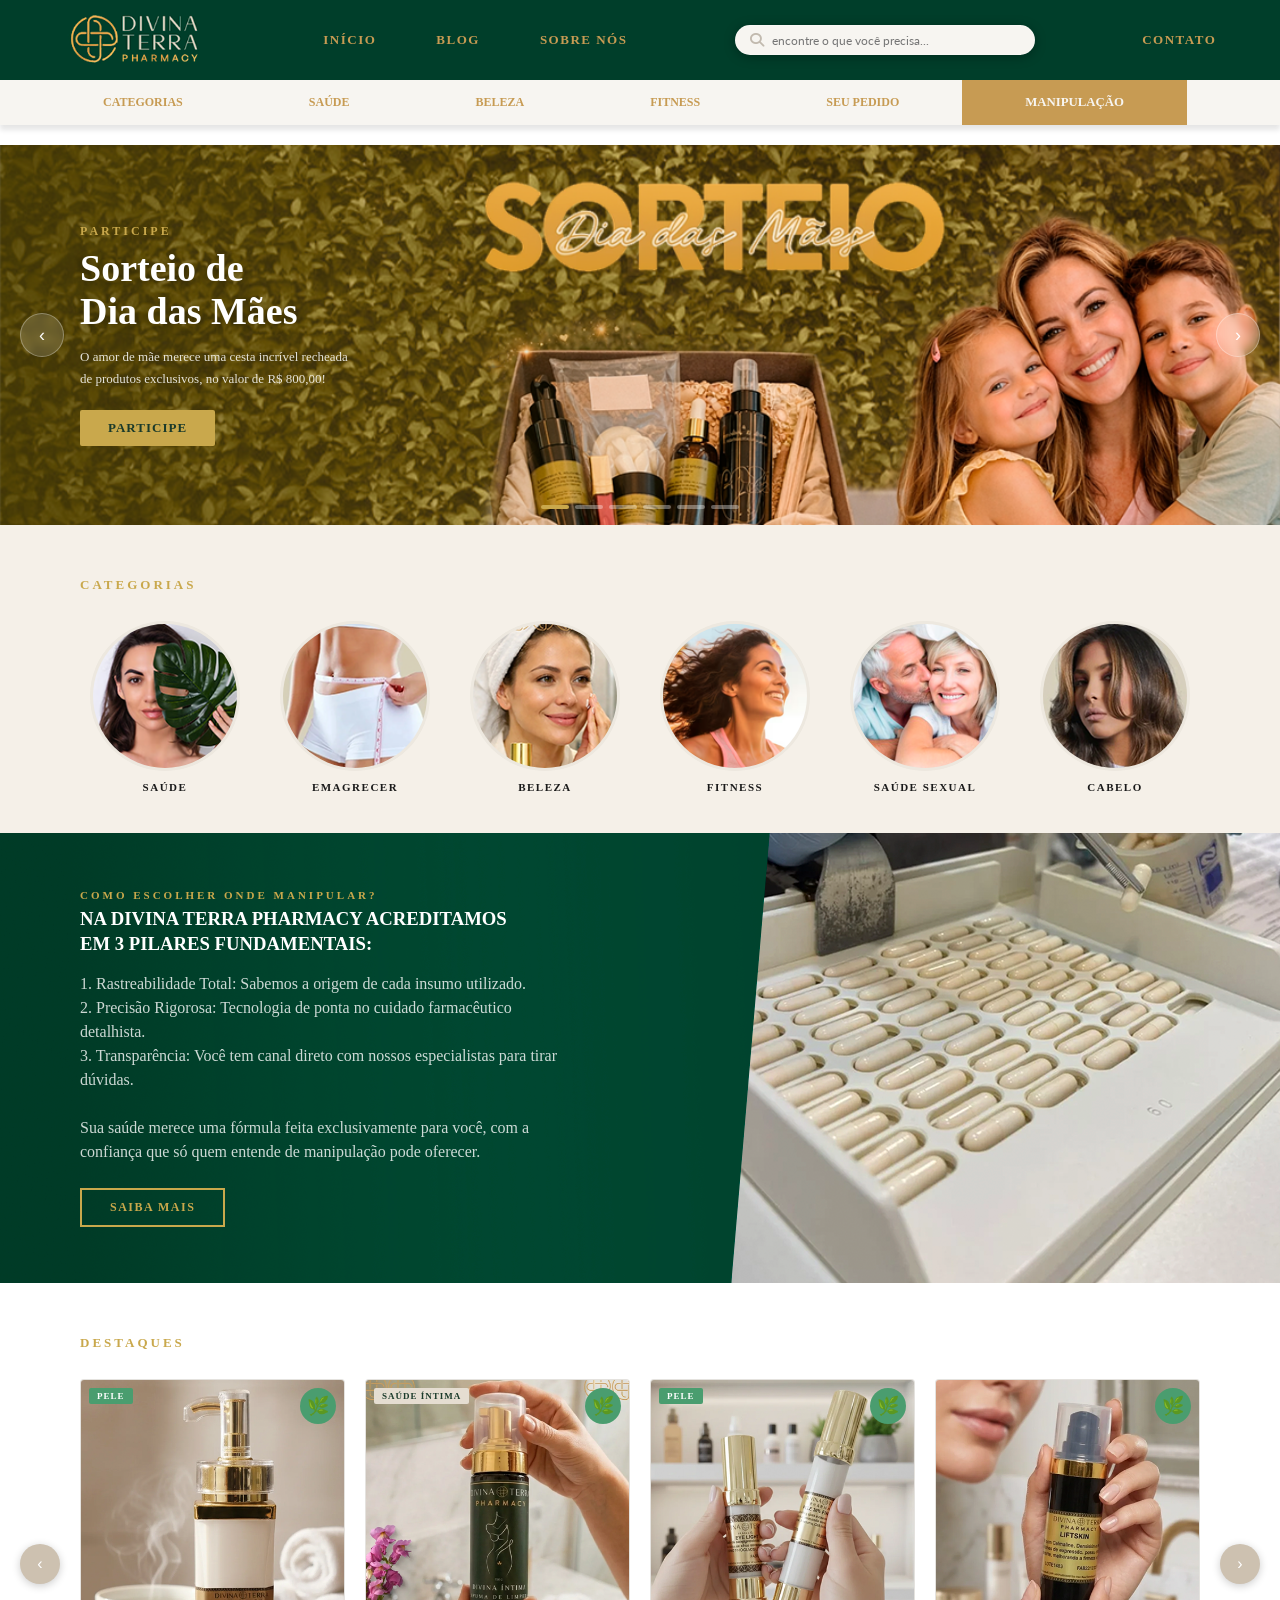
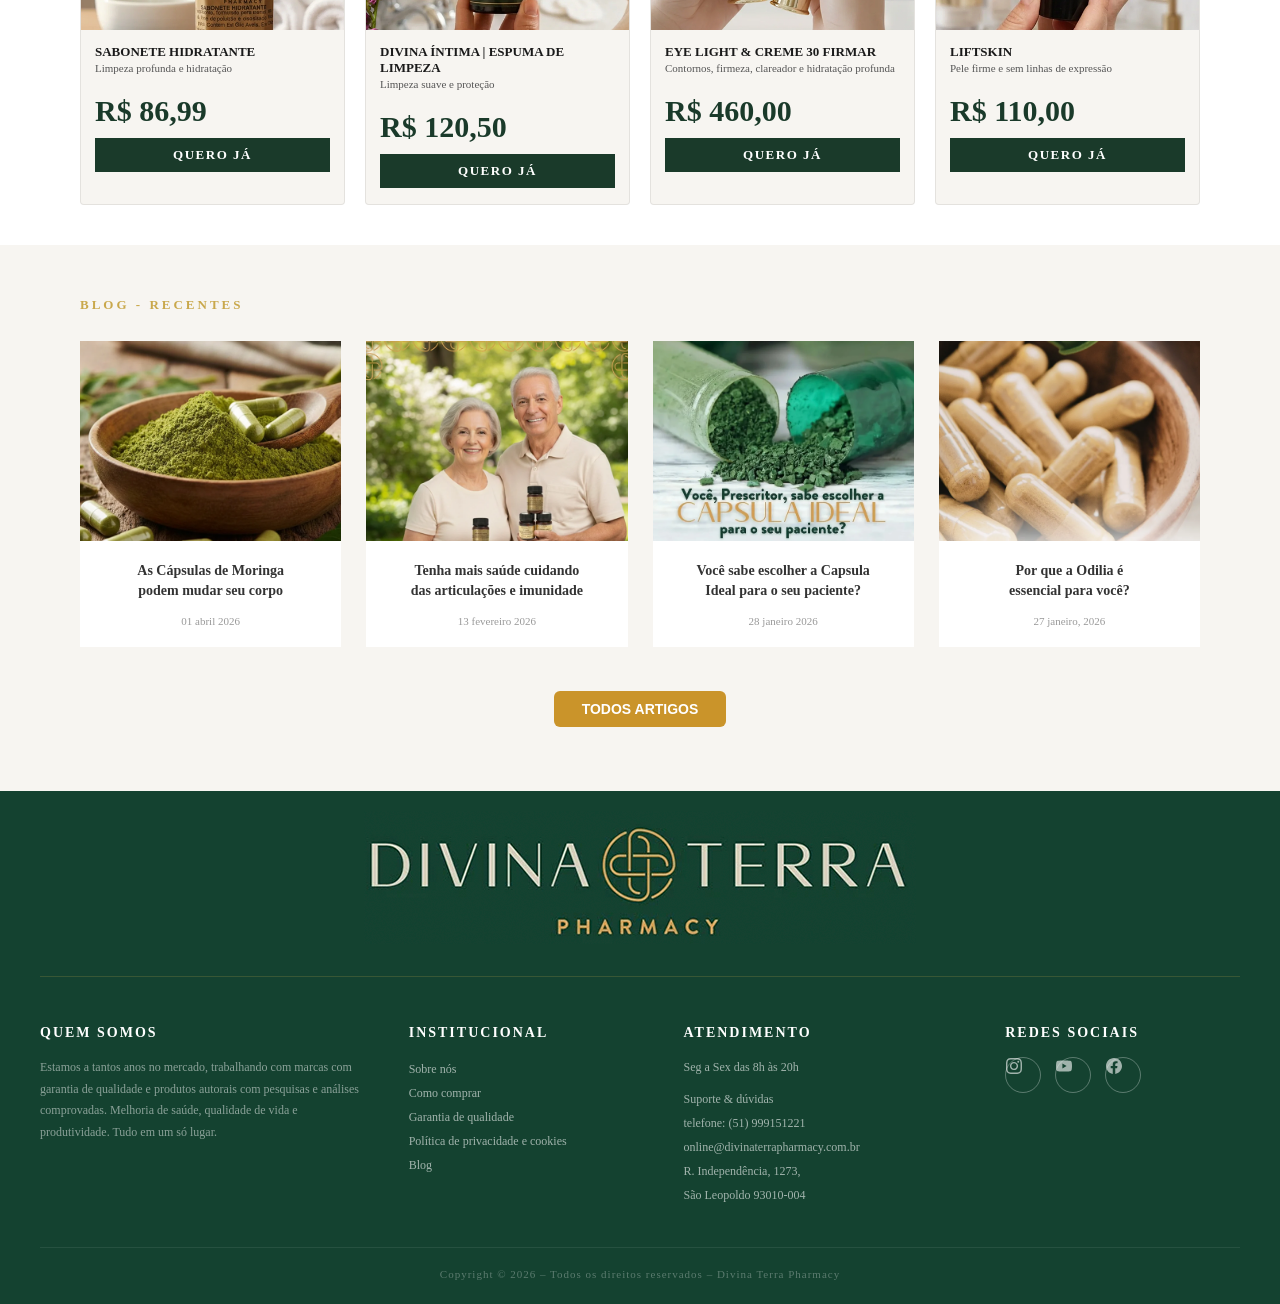
==== commit f648d0b6: "Update index.html SABO" ====
--- a/index.html
+++ b/index.html
@@ -170,8 +170,7 @@
 
 <!-- ===== BANNER CENTRO ===== -->
 <section id="banner-centro">
-  <!-- Fundo: substitua pela sua imagem de fundo:
-       <img src="banner-centro-bg.jpg" class="banner-centro-bg"> -->
+  <!-- <img src="banner-centro-bg.jpg" class="banner-centro-bg"> -->
   <div class="banner-centro-bg-placeholder"></div>
   <div class="banner-centro-overlay"></div>
   <div class="banner-centro-content">
@@ -185,8 +184,6 @@
       <a href="#" class="btn-saiba">Saiba mais</a>
     </div>
     <div class="banner-centro-image">
-      <!-- Substitua pela imagem da moça:
-           <img src="banner-centro-pessoa.jpg" alt=""> -->
       </div>
     </div>
   </div>
@@ -305,7 +302,7 @@
       <!-- Produto 8 -->
       <div class="product-card">
         <div class="product-img-wrapper">
-          <img src="Imagens/sabo.png" alt="Saúde">
+          <img src="Imagens/SABO.png" alt="Saúde">
           <div class="product-vegan">🌿</div>
         </div>
         <div class="product-info">
--- a/styles.css
+++ b/styles.css
@@ -488,7 +488,7 @@
   .banner-centro-overlay {
     position: absolute;
     inset: 0;
-    background-image: url('imagens/bannercentrofundo.png');;
+    background-image: url('Imagens/bannercentrofundo.png');;
   }
 
   .banner-centro-content {
@@ -1006,4 +1006,4 @@
   }
 
   .search-result-item:hover { color: var(--gold); }
-  .search-result-item:last-child { border-bottom: none; }+  .search-result-item:last-child { border-bottom: none; }
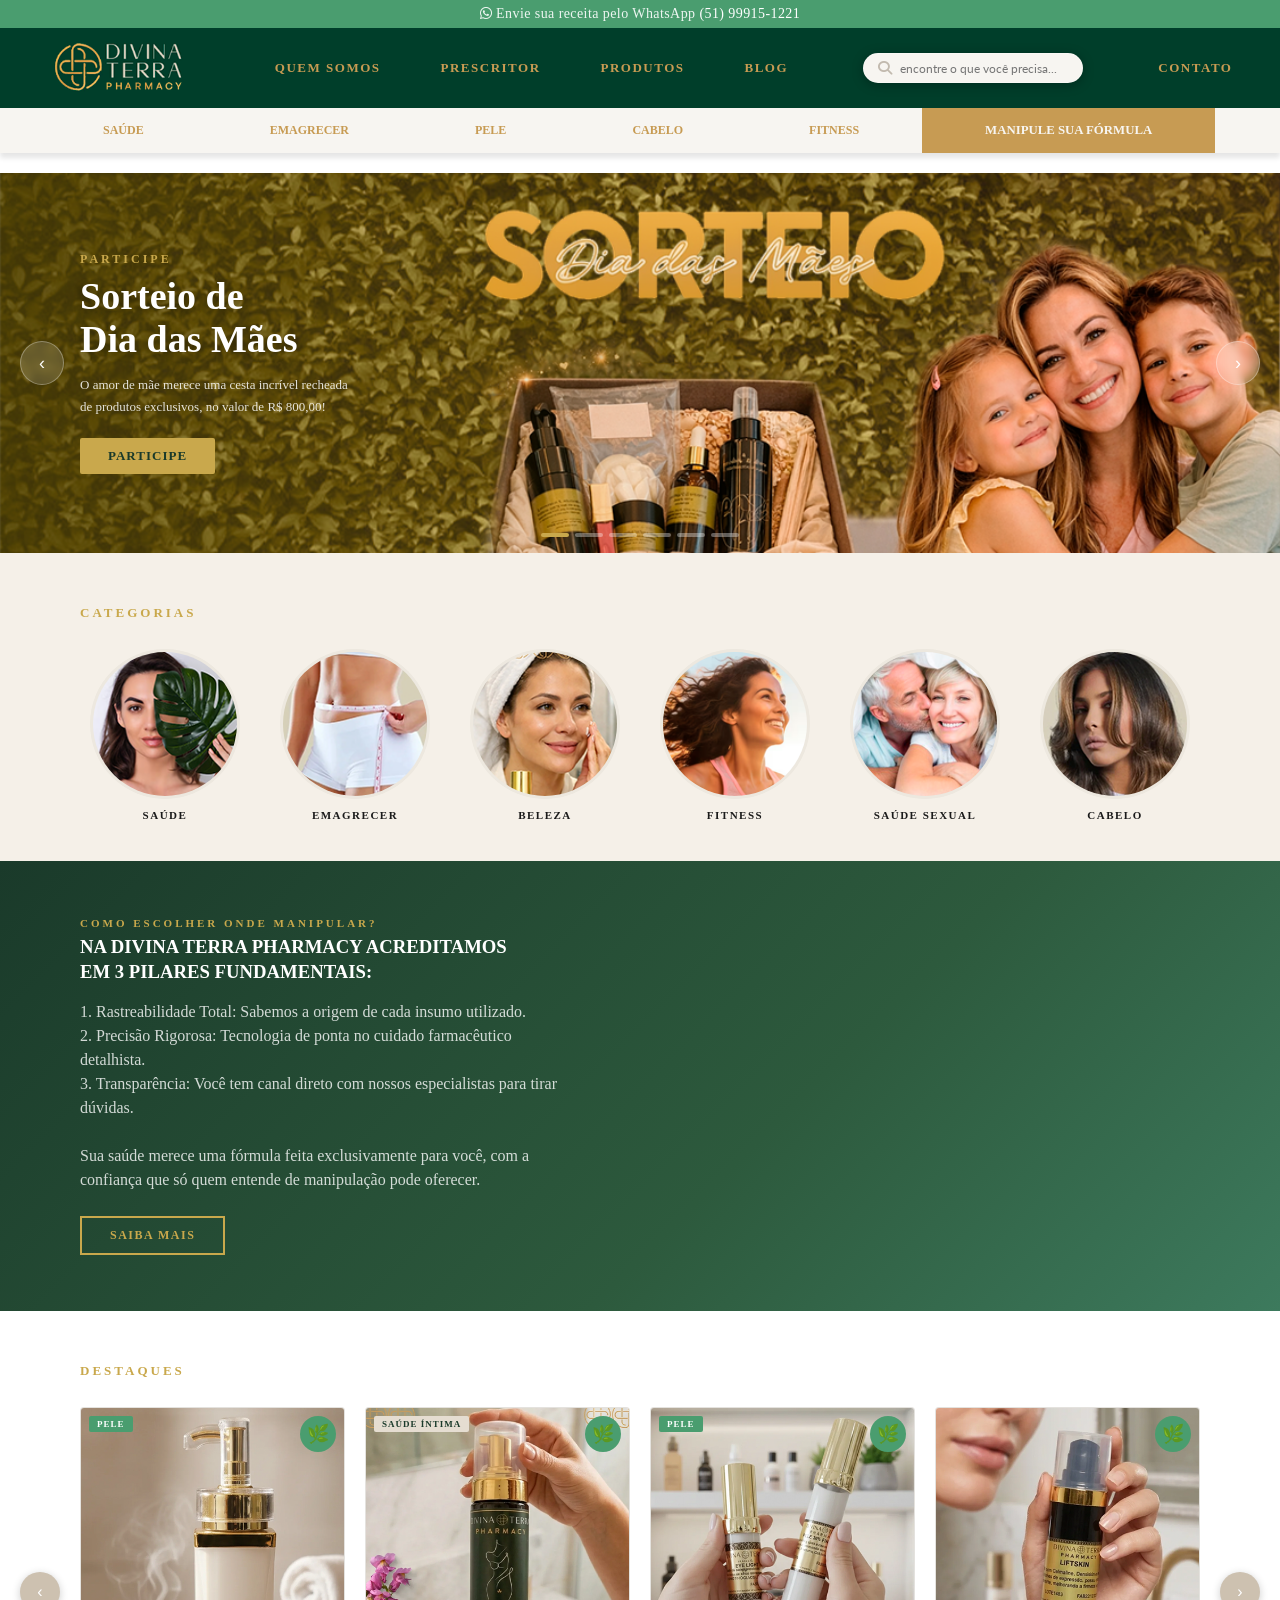
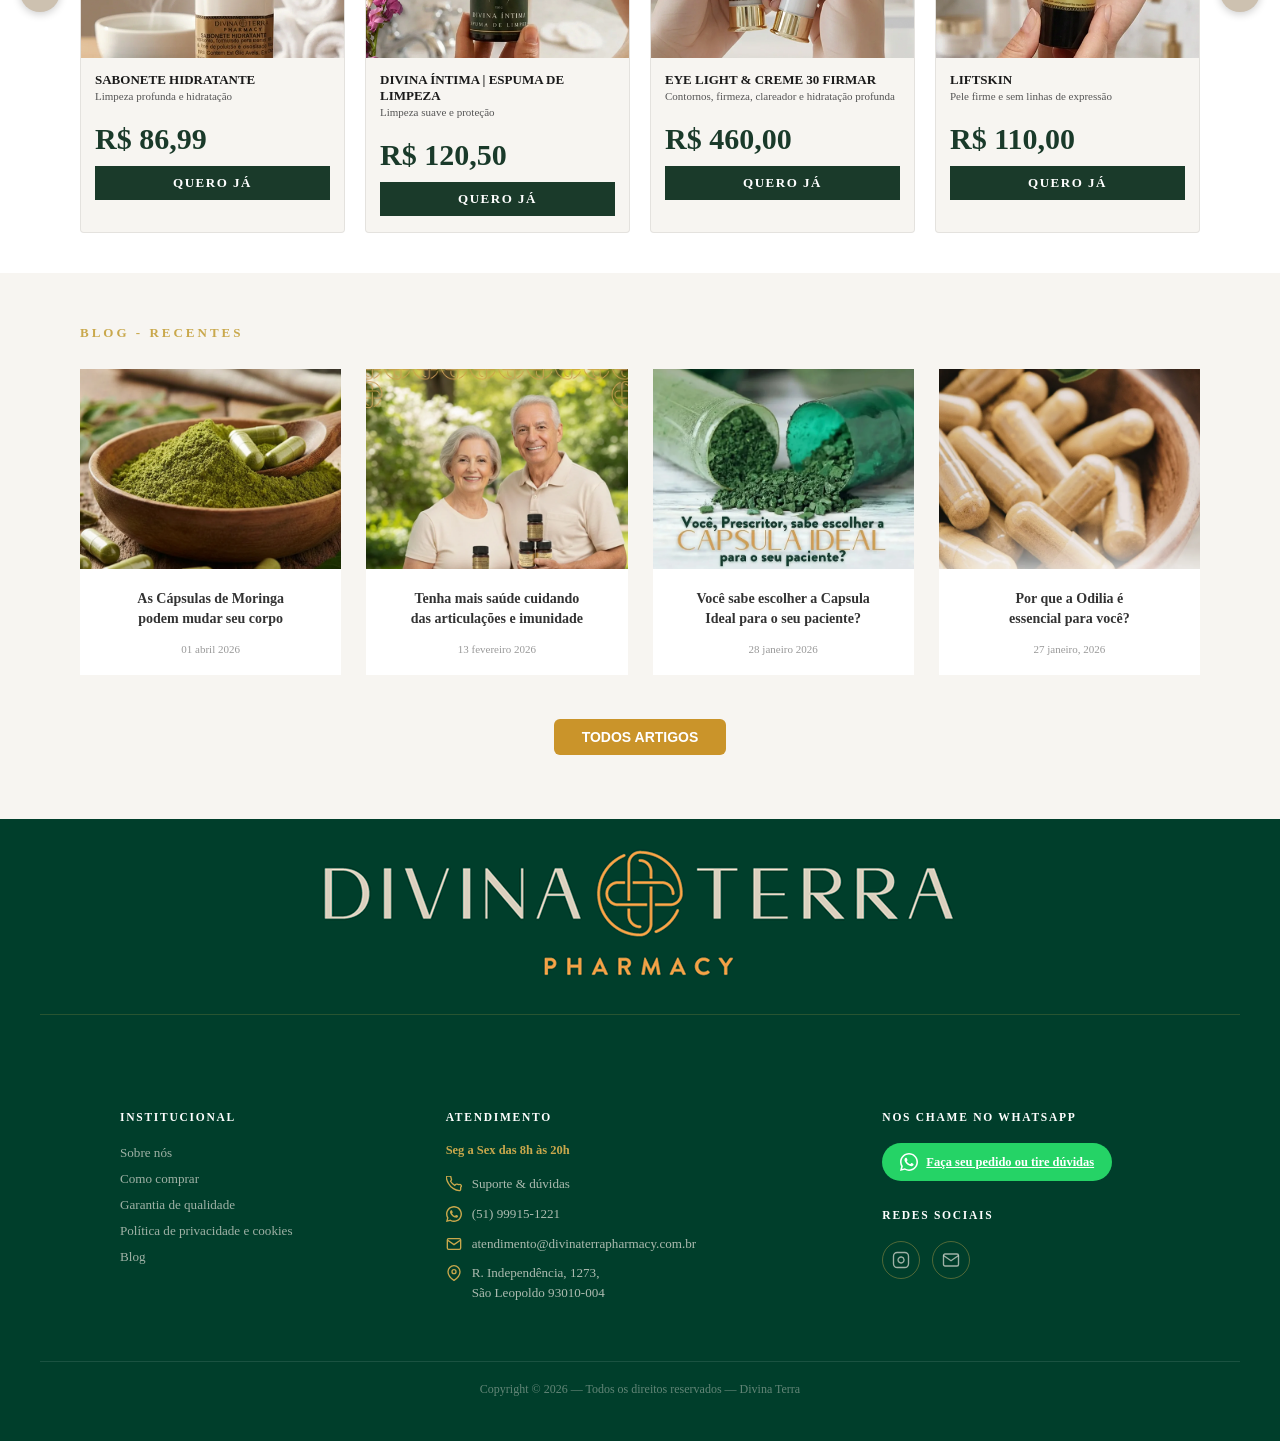
==== commit cf7b5cb6: "novos ajustes" ====
--- a/index.html
+++ b/index.html
@@ -11,6 +11,13 @@
 <body>
 
 <!-- ===== TOP HEADER ===== -->
+      <!-- ===== TOP BAR ===== -->
+<div class="topbar1">
+  <div class="topbar__inner1">
+    <span class="topbar__text1"><i class="fa-brands fa-whatsapp"></i> Envie sua receita pelo WhatsApp</span>
+    <div> <i class="fa-brands fa-whatsapp;"></i> (51) 99915-1221</div>
+  </div>
+</div>
 <header id="top-header">
   <a href="index.html" class="logo-area">
     <div class="logo-container">
@@ -20,9 +27,11 @@
   </a>
 
   <nav class="top-nav">
-    <a href="index.html">INÍCIO</a>
+    <a href="quem-somos.html">QUEM SOMOS</a>
+    <a href="prescritores.html">PRESCRITOR</a>
+    <a href="index.html">PRODUTOS</a>
     <a href="menublogs.html">BLOG</a>
-    <a href="sobre.html">SOBRE NÓS</a>
+
   </nav>
 
   <div class="search-bar">
@@ -32,8 +41,7 @@
     <link rel="stylesheet" href="https://cdnjs.cloudflare.com/ajax/libs/font-awesome/6.5.0/css/all.min.css">
     <input type="text" id="search-input" placeholder="encontre o que você precisa..." onkeydown="handleSearch(event)">
   </div>
-
-  <nav class="top-nav">
+  <nav class="top-nav2">
     <a href="contato.html">CONTATO</a>
   </nav>
 </header>
@@ -43,12 +51,12 @@
 
 <!-- ===== SECONDARY NAV ===== -->
 <nav id="secondary-nav">
-  <div class="item"><a href="https://www.lojadivinaterra.com.br/suplementos">CATEGORIAS</a></div>
-  <div class="item"><a href="https://www.lojadivinaterra.com.br/imunidade">SAÚDE</a></div>
-  <div class="item"><a href="https://www.lojadivinaterra.com.br/bem-estar">BELEZA</a></div>
-  <div class="item"><a href="https://www.lojadivinaterra.com.br/saude-da-mulher">FITNESS</a></div>
-  <div class="item"><a href="https://www.lojadivinaterra.com.br/sono">SEU PEDIDO</a></div>
-  <div class="item1"><a href="https://www.lojadivinaterra.com.br/imunidade" class="active">MANIPULAÇÃO</a></div>
+  <div class="item"><a href="#">SAÚDE</a></div>
+  <div class="item"><a href="#">EMAGRECER</a></div>
+  <div class="item"><a href="#">PELE</a></div>
+  <div class="item"><a href="#">CABELO</a></div>
+  <div class="item"><a href="#">FITNESS</a></div>
+  <div class="item1"><a href="#" class="active">MANIPULE SUA FÓRMULA</a></div>
 </nav>
 
 <!-- ===== BANNER SLIDER ===== -->
@@ -170,7 +178,8 @@
 
 <!-- ===== BANNER CENTRO ===== -->
 <section id="banner-centro">
-  <!-- <img src="banner-centro-bg.jpg" class="banner-centro-bg"> -->
+  <!-- Fundo: substitua pela sua imagem de fundo:
+       <img src="banner-centro-bg.jpg" class="banner-centro-bg"> -->
   <div class="banner-centro-bg-placeholder"></div>
   <div class="banner-centro-overlay"></div>
   <div class="banner-centro-content">
@@ -184,6 +193,8 @@
       <a href="#" class="btn-saiba">Saiba mais</a>
     </div>
     <div class="banner-centro-image">
+      <!-- Substitua pela imagem da moça:
+           <img src="banner-centro-pessoa.jpg" alt=""> -->
       </div>
     </div>
   </div>
@@ -302,7 +313,7 @@
       <!-- Produto 8 -->
       <div class="product-card">
         <div class="product-img-wrapper">
-          <img src="Imagens/SABO.png" alt="Saúde">
+          <img src="Imagens/sabo.png" alt="Saúde">
           <div class="product-vegan">🌿</div>
         </div>
         <div class="product-info">
@@ -366,56 +377,103 @@
   <button class="btn-carregar" id="btn1" onclick="carregarMais(1)"> <a href="menublogs.html">TODOS ARTIGOS</a></button>
 </section>
 
-<!-- ===== FOOTER ===== -->
-<footer>
-  <div class="footer-logo">
-    <div class="logo-main">
-      <img src="Imagens\LOGOGRANDE.png">
-    </div>
-  </div>
-
-  <div class="footer-grid">
-    <div class="footer-col">
-      <h5>QUEM SOMOS</h5>
-      <p>Estamos a tantos anos no mercado, trabalhando com marcas com garantia de qualidade e produtos autorais com pesquisas e análises comprovadas. Melhoria de saúde, qualidade de vida e produtividade. Tudo em um só lugar.</p>
-    </div>
-    <div class="footer-col">
-      <h5>INSTITUCIONAL</h5>
-      <a href="sobre.html">Sobre nós</a>
-      <a href="como-comprar.html">Como comprar</a>
-      <a href="garantia.html">Garantia de qualidade</a>
-      <a href="privacidade.html">Política de privacidade e cookies</a>
-      <a href="menublogs.html">Blog</a>
-    </div>
-    <div class="footer-col">
-      <h5>ATENDIMENTO</h5>
-      <p style="color:rgba(255,255,255,0.6);margin-bottom:8px;">Seg a Sex das 8h às 20h</p>
-      <a href="suporte.html">Suporte &amp; dúvidas</a>
-      <a href="tel:51999151221">telefone: (51) 999151221</a>
-      <a href="mailto:online@divinaterrapharmacy.com.br">online@divinaterrapharmacy.com.br</a>
-      <a href="https://maps.google.com" target="_blank">R. Independência, 1273,<br>São Leopoldo 93010-004</a>
-    </div>
-    <div class="footer-col">
-      <h5>REDES SOCIAIS</h5>
-      <div class="social-icons">
-        <a href="https://instagram.com" target="_blank" class="social-icon" title="Instagram">
-          <svg width="16" height="16" fill="currentColor" viewBox="0 0 24 24"><path d="M12 2.163c3.204 0 3.584.012 4.85.07 3.252.148 4.771 1.691 4.919 4.919.058 1.265.069 1.645.069 4.849 0 3.205-.012 3.584-.069 4.849-.149 3.225-1.664 4.771-4.919 4.919-1.266.058-1.644.07-4.85.07-3.204 0-3.584-.012-4.849-.07-3.26-.149-4.771-1.699-4.919-4.92-.058-1.265-.07-1.644-.07-4.849 0-3.204.013-3.583.07-4.849.149-3.227 1.664-4.771 4.919-4.919 1.266-.057 1.645-.069 4.849-.069zm0-2.163c-3.259 0-3.667.014-4.947.072-4.358.2-6.78 2.618-6.98 6.98-.059 1.281-.073 1.689-.073 4.948 0 3.259.014 3.668.072 4.948.2 4.358 2.618 6.78 6.98 6.98 1.281.058 1.689.072 4.948.072 3.259 0 3.668-.014 4.948-.072 4.354-.2 6.782-2.618 6.979-6.98.059-1.28.073-1.689.073-4.948 0-3.259-.014-3.667-.072-4.947-.196-4.354-2.617-6.78-6.979-6.98-1.281-.059-1.69-.073-4.949-.073zm0 5.838c-3.403 0-6.162 2.759-6.162 6.162s2.759 6.163 6.162 6.163 6.162-2.759 6.162-6.163c0-3.403-2.759-6.162-6.162-6.162zm0 10.162c-2.209 0-4-1.79-4-4 0-2.209 1.791-4 4-4s4 1.791 4 4c0 2.21-1.791 4-4 4zm6.406-11.845c-.796 0-1.441.645-1.441 1.44s.645 1.44 1.441 1.44c.795 0 1.439-.645 1.439-1.44s-.644-1.44-1.439-1.44z"/></svg>
-        </a>
-        <a href="https://youtube.com" target="_blank" class="social-icon" title="YouTube">
-          <svg width="16" height="16" fill="currentColor" viewBox="0 0 24 24"><path d="M23.495 6.205a3.007 3.007 0 0 0-2.088-2.088c-1.87-.501-9.396-.501-9.396-.501s-7.507-.01-9.396.501A3.007 3.007 0 0 0 .527 6.205a31.247 31.247 0 0 0-.522 5.805 31.247 31.247 0 0 0 .522 5.783 3.007 3.007 0 0 0 2.088 2.088c1.868.502 9.396.502 9.396.502s7.506 0 9.396-.502a3.007 3.007 0 0 0 2.088-2.088 31.247 31.247 0 0 0 .5-5.783 31.247 31.247 0 0 0-.5-5.805zM9.609 15.601V8.408l6.264 3.602z"/></svg>
-        </a>
-        <a href="https://facebook.com" target="_blank" class="social-icon" title="Facebook">
-          <svg width="16" height="16" fill="currentColor" viewBox="0 0 24 24"><path d="M24 12.073c0-6.627-5.373-12-12-12s-12 5.373-12 12c0 5.99 4.388 10.954 10.125 11.854v-8.385H7.078v-3.47h3.047V9.43c0-3.007 1.792-4.669 4.533-4.669 1.312 0 2.686.235 2.686.235v2.953H15.83c-1.491 0-1.956.925-1.956 1.874v2.25h3.328l-.532 3.47h-2.796v8.385C19.612 23.027 24 18.062 24 12.073z"/></svg>
-        </a>
-      </div>
-    </div>
-  </div>
-
-  <div class="footer-bottom">
-    Copyright © 2026 – Todos os direitos reservados – Divina Terra Pharmacy
-  </div>
-</footer>
-
+
+  <!-- =============================================
+       RODAPÉ (FOOTER) — COMUM A TODAS AS PÁGINAS
+       ============================================= -->
+       <footer class="footer">
+        <div class="footer-logo">
+          <div class="logo-main">
+            <img src="Imagens\LOGOGRANDE.png">
+          </div>
+        </div>
+      <!-- Grid com 3 colunas: Institucional | Atendimento | WhatsApp + Redes -->
+      <div class="footer-grid">
+  
+        <!-- Coluna 1: Links institucionais -->
+        <div class="footer-col">
+          <h5>Institucional</h5>
+          <ul>
+            <li><a href="#">Sobre nós</a></li>
+            <li><a href="#">Como comprar</a></li>
+            <li><a href="#">Garantia de qualidade</a></li>
+            <li><a href="#">Política de privacidade e cookies</a></li>
+            <li><a href="#">Blog</a></li>
+          </ul>
+        </div>
+  
+        <!-- Coluna 2: Dados de contato e atendimento -->
+        <div class="footer-col footer-atendimento">
+          <h5>Atendimento</h5>
+          <p class="horario">Seg a Sex das 8h às 20h</p>
+  
+          <!-- WhatsApp -->
+          <div class="contact-item">
+            <svg width="16" height="16" viewBox="0 0 24 24" fill="none" stroke="currentColor" stroke-width="2">
+              <path d="M22 16.92v3a2 2 0 01-2.18 2 19.79 19.79 0 01-8.63-3.07A19.5 19.5 0 013.5 10.82a19.79 19.79 0 01-3.07-8.67A2 2 0 012.4 0h3a2 2 0 012 1.72 12.84 12.84 0 00.7 2.81 2 2 0 01-.45 2.11L6.91 7.91a16 16 0 006.18 6.18l1.27-1.27a2 2 0 012.11-.45 12.84 12.84 0 002.81.7A2 2 0 0122 16.92z"/>
+            </svg>
+            Suporte &amp; dúvidas
+          </div>
+  
+          <div class="contact-item">
+            <svg width="16" height="16" viewBox="0 0 24 24" fill="currentColor">
+              <path d="M17.472 14.382c-.297-.149-1.758-.867-2.03-.967-.273-.099-.471-.148-.67.15-.197.297-.767.966-.94 1.164-.173.199-.347.223-.644.075-.297-.15-1.255-.463-2.39-1.475-.883-.788-1.48-1.761-1.653-2.059-.173-.297-.018-.458.13-.606.134-.133.298-.347.446-.52.149-.174.198-.298.298-.497.099-.198.05-.371-.025-.52-.075-.149-.669-1.612-.916-2.207-.242-.579-.487-.5-.669-.51-.173-.008-.371-.01-.57-.01-.198 0-.52.074-.792.372-.272.297-1.04 1.016-1.04 2.479 0 1.462 1.065 2.875 1.213 3.074.149.198 2.096 3.2 5.077 4.487.709.306 1.262.489 1.694.625.712.227 1.36.195 1.871.118.571-.085 1.758-.719 2.006-1.413.248-.694.248-1.289.173-1.413-.074-.124-.272-.198-.57-.347z"/>
+              <path d="M12 0C5.373 0 0 5.373 0 12c0 2.126.555 4.126 1.526 5.865L0 24l6.335-1.508A11.952 11.952 0 0012 24c6.627 0 12-5.373 12-12S18.627 0 12 0zm0 21.882a9.877 9.877 0 01-5.023-1.368l-.361-.214-3.759.895.952-3.659-.235-.376A9.838 9.838 0 012.118 12C2.118 6.538 6.538 2.118 12 2.118S21.882 6.538 21.882 12 17.462 21.882 12 21.882z"/>
+            </svg>
+            (51) 99915-1221
+          </div>
+  
+          <div class="contact-item">
+            <svg width="16" height="16" viewBox="0 0 24 24" fill="none" stroke="currentColor" stroke-width="2">
+              <path d="M4 4h16c1.1 0 2 .9 2 2v12c0 1.1-.9 2-2 2H4c-1.1 0-2-.9-2-2V6c0-1.1.9-2 2-2z"/><polyline points="22,6 12,13 2,6"/>
+            </svg>
+            atendimento@divinaterrapharmacy.com.br
+          </div>
+  
+          <div class="contact-item">
+            <svg width="16" height="16" viewBox="0 0 24 24" fill="none" stroke="currentColor" stroke-width="2">
+              <path d="M21 10c0 7-9 13-9 13s-9-6-9-13a9 9 0 0118 0z"/><circle cx="12" cy="10" r="3"/>
+            </svg>
+            R. Independência, 1273,<br />São Leopoldo 93010-004
+          </div>
+        </div>
+  
+        <!-- Coluna 3: WhatsApp + Redes Sociais -->
+        <div class="footer-col">
+          <h5>Nos Chame no WhatsApp</h5>
+          <a href="#" class="whatsapp-btn">
+            <svg width="18" height="18" viewBox="0 0 24 24" fill="currentColor">
+              <path d="M17.472 14.382c-.297-.149-1.758-.867-2.03-.967-.273-.099-.471-.148-.67.15-.197.297-.767.966-.94 1.164-.173.199-.347.223-.644.075-.297-.15-1.255-.463-2.39-1.475-.883-.788-1.48-1.761-1.653-2.059-.173-.297-.018-.458.13-.606.134-.133.298-.347.446-.52.149-.174.198-.298.298-.497.099-.198.05-.371-.025-.52-.075-.149-.669-1.612-.916-2.207-.242-.579-.487-.5-.669-.51-.173-.008-.371-.01-.57-.01-.198 0-.52.074-.792.372-.272.297-1.04 1.016-1.04 2.479 0 1.462 1.065 2.875 1.213 3.074.149.198 2.096 3.2 5.077 4.487.709.306 1.262.489 1.694.625.712.227 1.36.195 1.871.118.571-.085 1.758-.719 2.006-1.413.248-.694.248-1.289.173-1.413-.074-.124-.272-.198-.57-.347z"/>
+              <path d="M12 0C5.373 0 0 5.373 0 12c0 2.126.555 4.126 1.526 5.865L0 24l6.335-1.508A11.952 11.952 0 0012 24c6.627 0 12-5.373 12-12S18.627 0 12 0zm0 21.882a9.877 9.877 0 01-5.023-1.368l-.361-.214-3.759.895.952-3.659-.235-.376A9.838 9.838 0 012.118 12C2.118 6.538 6.538 2.118 12 2.118S21.882 6.538 21.882 12 17.462 21.882 12 21.882z"/>
+            </svg>
+            Faça seu pedido ou tire dúvidas
+          </a>
+  
+          <h5>Redes Sociais</h5>
+          <div class="social-icons">
+            <!-- Instagram -->
+            <a href="#" class="social-icon" aria-label="Instagram">
+              <svg width="18" height="18" viewBox="0 0 24 24" fill="none" stroke="currentColor" stroke-width="1.8">
+                <rect x="2" y="2" width="20" height="20" rx="5" ry="5"/><path d="M16 11.37A4 4 0 1112.63 8 4 4 0 0116 11.37z"/><line x1="17.5" y1="6.5" x2="17.51" y2="6.5"/>
+              </svg>
+            </a>
+            <!-- Email -->
+            <a href="#" class="social-icon" aria-label="E-mail">
+              <svg width="18" height="18" viewBox="0 0 24 24" fill="none" stroke="currentColor" stroke-width="1.8">
+                <path d="M4 4h16c1.1 0 2 .9 2 2v12c0 1.1-.9 2-2 2H4c-1.1 0-2-.9-2-2V6c0-1.1.9-2 2-2z"/><polyline points="22,6 12,13 2,6"/>
+              </svg>
+            </a>
+          </div>
+        </div>
+  
+      </div>
+  
+      <!-- Copyright -->
+      <div class="footer-copy">
+        Copyright &copy; 2026 — Todos os direitos reservados — Divina Terra
+      </div>
+  
+    </footer>
 <script>
 // ===== BANNER SLIDER =====
 let currentSlide = 0;
--- a/styles.css
+++ b/styles.css
@@ -6,6 +6,49 @@
   font-display: swap;
 }
 
+
+/*TOP BAR*/
+.topbar1 {
+  background-color: #4a9d6f ;
+  color: var(--color-topbar-text);
+  font-size: 14px;
+  font-weight: 200;
+  letter-spacing: 0.03em;
+}
+
+.topbar__inner1 {
+  max-width: var(--header-max-width);
+  margin: 0 auto;
+  padding: 6px 24px;
+  display: flex;
+  align-items: center;
+  justify-content: center;
+  color: white;
+}
+
+.topbar__text1 {
+  opacity: 0.9;
+}
+
+.fa-whatsapp {
+color: white;
+}
+
+.topbar__links {
+  display: flex;
+  gap: 24px;
+}
+
+.topbar__link {
+  color: var(--color-topbar-text);
+  opacity: 0.85;
+  transition: opacity var(--transition);
+}
+
+.topbar__link:hover {
+  opacity: 1;
+  text-decoration: underline;
+}
 /*TOP BAR*/
 .topbar {
   background-color: var(--color-topbar-bg);
@@ -63,6 +106,7 @@
     --white: #ffffff;
     --text-dark: #1a1a1a;
     --text-muted: #555;
+    --dourado: #c9a84c;
   }
 
   * { margin: 0; padding: 0; box-sizing: border-box; }
@@ -102,18 +146,33 @@
     text-transform: uppercase;
     transition: color 0.2s;
   }
-
+.top-nav2 {
+  display: flex;
+  align-items: center;
+  justify-content: flex-start;
+  gap: 20px;
+}
+  .top-nav2 a {
+    color: #c79b53;
+    text-decoration: none;
+    font-size: 13px;
+    font-weight: 700;
+    letter-spacing: 1.5px;
+    text-transform: uppercase;
+    transition: color 0.2s;
+  }
   .top-nav a:hover { color: #ffffff;}
+  .top-nav2 a:hover { color: #ffffff;}
 
   .search-bar {
     display: flex;
     align-items: center;
     background: #f7f5f1;
     border: 1px solid rgba(255,255,255,0.25);
-    border-radius: 20px;
+    border-radius: 45px;
     padding: 6px 14px;
     gap: 8px;
-    flex: 0 0 300px;
+    flex: 0 0 220px;
     box-shadow: 0 2px 12px rgba(0,0,0,0.3);
   }
 
@@ -204,7 +263,7 @@
     font-size: 16px;
     font-size: clamp(12px, 1vw, 16px);
     font-weight: 600;
-    text-transform: Brandon Grotesque;
+    text-transform: "Brandon Grotesque";
     color: #8c6c4c
   }
 
@@ -488,7 +547,7 @@
   .banner-centro-overlay {
     position: absolute;
     inset: 0;
-    background-image: url('Imagens/bannercentrofundo.png');;
+    background-image: url('imagens/bannercentrofundo.png');;
   }
 
   .banner-centro-content {
@@ -857,127 +916,189 @@
   
 
   /* ===== FOOTER ===== */
-  footer {
-    background: #144230;
+ /* =============================================
+   RODAPÉ (FOOTER)
+   ============================================= */
+   .footer {
+    background: #003e2b;
     padding: 20px 40px 24px;
   }
-
-  .footer-logo {
-    text-align: center;
-    margin-bottom: 48px;
-    padding-bottom: 32px;
-    border-bottom: 1px solid rgba(201,168,76,0.2);
-  }
-
-  .footer-logo .logo-main {
-    font-family: 'Playfair Display', serif;
-    font-size: 32px;
-    color: var(--gold);
-    letter-spacing: 6px;
-    text-transform: uppercase;
-    display: flex;
-    align-items: center;
-    justify-content: center;
-    gap: 16px;
-  }
-
-  .footer-logo .logo-sub {
-    font-size: 10px;
-    letter-spacing: 6px;
-    color: rgba(255,255,255,0.4);
-    text-transform: uppercase;
-    margin-top: 4px;
-  }
-
-  .footer-logo-icon {
-    width: 44px;
-    height: 44px;
-    border: 2px solid var(--gold);
-    border-radius: 50%;
-    display: flex;
-    align-items: center;
-    justify-content: center;
-    color: var(--gold);
-    font-size: 20px;
-  }
-
-  .footer-grid {
-    display: grid;
-    grid-template-columns: 1.4fr 1fr 1.2fr 1fr;
-    gap: 40px;
-    margin-bottom: 40px;
-  }
-
-  .footer-col h5 {
-    color: var(--white);
-    font-size: 14px;
-    font-weight: 900;
-    letter-spacing: 2px;
-    text-transform: uppercase;
-    margin-bottom: 16px;
-  }
-
-  .footer-col p {
-    color: rgba(255,255,255,0.5);
-    font-size: 12px;
-    line-height: 1.8;
-  }
-
-  .footer-col a {
-    display: block;
-    color: rgba(255,255,255,0.6);
-    text-decoration: none;
-    font-size: 12px;
-    line-height: 2;
-    transition: color 0.2s;
-  }
-
-  .footer-col a:hover { color: var(--gold); }
-
-  .social-icons {
-    display: flex;
-    gap: 14px;
-    margin-top: 8px;
-  }
-
-  .social-icon {
-    width: 36px;
-    height: 36px;
-    border: 1px solid rgba(255,255,255,0.3);
-    border-radius: 50%;
-    display: flex;
-    align-items: center;
-    justify-content: center;
-    color: var(--white);
-    text-decoration: none;
-    font-size: 15px;
-    transition: color 0.2s, border-color 0.2s;
-  }
-  .footer-logo-icon {
-    width: 44px;
-    height: 44px;
-    border: 2px solid var(--gold);
-    border-radius: 50%;
-    display: flex;
-    align-items: center;
-    justify-content: center;
-    color: var(--gold);
-    font-size: 20px;
-  }
-
-  .social-icon:hover {
-    color: var(--gold);
-    border-color: var(--gold);
-  }
-
-  .footer-bottom {
-    border-top: 1px solid rgba(255,255,255,0.08);
-    padding-top: 20px;
-    text-align: center;
-    color: rgba(255,255,255,0.3);
-    font-size: 11px;
-    letter-spacing: 1px;
-  }
+/* Logo centralizado no rodapé */
+ /* ===== FOOTER ===== */
+
+
+.footer-logo {
+  text-align: center;
+  margin-bottom: 48px;
+  padding-bottom: 32px;
+  border-bottom: 1px solid rgba(201,168,76,0.2);
+}
+
+.footer-logo .logo-main {
+  font-family: 'Playfair Display', serif;
+  font-size: 32px;
+  color: var(--gold);
+  letter-spacing: 6px;
+  text-transform: uppercase;
+  display: flex;
+  align-items: center;
+  justify-content: center;
+  gap: 16px;
+}
+
+.footer-logo .logo-sub {
+  font-size: 10px;
+  letter-spacing: 6px;
+  color: rgba(255,255,255,0.4);
+  text-transform: uppercase;
+  margin-top: 4px;
+}
+
+.footer-logo-icon {
+  width: 44px;
+  height: 44px;
+  border: 2px solid var(--gold);
+  border-radius: 50%;
+  display: flex;
+  align-items: center;
+  justify-content: center;
+  color: var(--gold);
+  font-size: 20px;
+}
+/* Ícone do logo (círculo dourado) */
+.footer-logo-icon {
+  display: inline-flex;
+  align-items: center;
+  gap: 16px;
+  justify-content: center;
+}
+
+.footer-logo-icon .icon-circle {
+  width: 50px;
+  height: 50px;
+  border: 2px solid var(--dourado);
+  border-radius: 50%;
+  display: flex;
+  align-items: center;
+  justify-content: center;
+  color: var(--dourado);
+  font-size: 20px;
+  font-weight: 700;
+}
+
+/* Grid de colunas do rodapé */
+.footer-grid {
+  display: grid;
+  grid-template-columns: 1fr 1.4fr 1fr;
+  gap: 48px;
+  padding: 48px 80px;
+}
+
+.footer-col h5 {
+  font-size: 0.72rem;
+  font-weight: 700;
+  letter-spacing: 0.15em;
+  text-transform: uppercase;
+  color: #FFFFFF;
+  margin-bottom: 20px;
+}
+
+.footer-col ul {
+  list-style: none;
+  display: flex;
+  flex-direction: column;
+  gap: 8px;
+}
+
+.footer-col ul li a {
+  font-size: 0.82rem;
+  color: rgba(245,240,232,0.65);
+  transition: color var(--transition);
+  position: relative;
+  padding-left: 0;
+  text-decoration: none;
+}
+
+/* Hover dourado nos links do rodapé */
+.footer-col ul li a:hover {
+  color: var(--dourado);
+}
+
+/* Coluna de atendimento */
+.footer-atendimento .horario {
+  font-size: 0.78rem;
+  color: var(--dourado);
+  font-weight: 600;
+  margin-bottom: 16px;
+}
+
+.footer-atendimento .contact-item {
+  display: flex;
+  align-items: flex-start;
+  gap: 10px;
+  font-size: 0.82rem;
+  color: rgba(245,240,232,0.7);
+  margin-bottom: 10px;
+  line-height: 1.5;
+}
+
+.footer-atendimento .contact-item svg {
+  flex-shrink: 0;
+  margin-top: 2px;
+  color: var(--dourado);
+}
+
+/* WhatsApp e Redes Sociais */
+.footer-col .whatsapp-btn {
+  display: inline-flex;
+  align-items: center;
+  gap: 8px;
+  background: #25d366;
+  color: white;
+  font-size: 0.78rem;
+  font-weight: 600;
+  padding: 10px 18px;
+  border-radius: 30px;
+  margin-bottom: 28px;
+  transition: transform var(--transition), box-shadow var(--transition);
+}
+
+.footer-col .whatsapp-btn:hover {
+  transform: translateY(-2px);
+  box-shadow: 0 6px 20px rgba(37,211,102,0.4);
+}
+
+.social-icons {
+  display: flex;
+  gap: 12px;
+}
+
+.social-icon {
+  width: 38px;
+  height: 38px;
+  border: 1.5px solid rgba(201,168,76,0.4);
+  border-radius: 50%;
+  display: flex;
+  align-items: center;
+  justify-content: center;
+  color: rgba(245,240,232,0.65);
+  transition: border-color var(--transition), color var(--transition), transform var(--transition);
+}
+
+.social-icon:hover {
+  border-color: var(--dourado);
+  color: var(--dourado);
+  transform: translateY(-2px);
+}
+
+/* Copyright */
+.footer-copy {
+  border-top: 1px solid rgba(255,255,255,0.1);
+  padding: 20px 80px;
+  text-align: center;
+  font-size: 0.75rem;
+  color: rgba(245,240,232,0.4);
+}
 
   /* Search results overlay */
   #search-results {
@@ -1007,3 +1128,32 @@
 
   .search-result-item:hover { color: var(--gold); }
   .search-result-item:last-child { border-bottom: none; }
+
+  /* =============================================
+   UTILITÁRIOS
+   ============================================= */
+.container {
+  max-width: 1200px;
+  margin: 0 auto;
+  padding: 0 40px;
+}
+
+.text-gold { color: var(--dourado); }
+.text-green { color: var(--verde-escuro); }
+.font-display { font-family: var(--font-display); }
+
+/* =============================================
+   RESPONSIVIDADE BÁSICA
+   ============================================= */
+@media (max-width: 900px) {
+  .header-top { padding: 12px 20px; gap: 12px; }
+  .nav-main { gap: 16px; display: none; }
+  .about-grid, .section-prescritor-hero, .section-cta-box { grid-template-columns: 1fr; }
+  .cards-grid-2, .cards-grid-3 { grid-template-columns: 1fr 1fr; }
+  .footer-grid { grid-template-columns: 1fr; padding: 40px 24px; }
+  .footer-copy { padding: 20px 24px; }
+  .hero { height: 240px; }
+  .section-about, .section-dark, .section-cards, .section-quote { padding: 50px 24px; }
+  .prescritor-text { padding: 40px 24px; }
+  .prescritor-image { height: 300px; }
+}
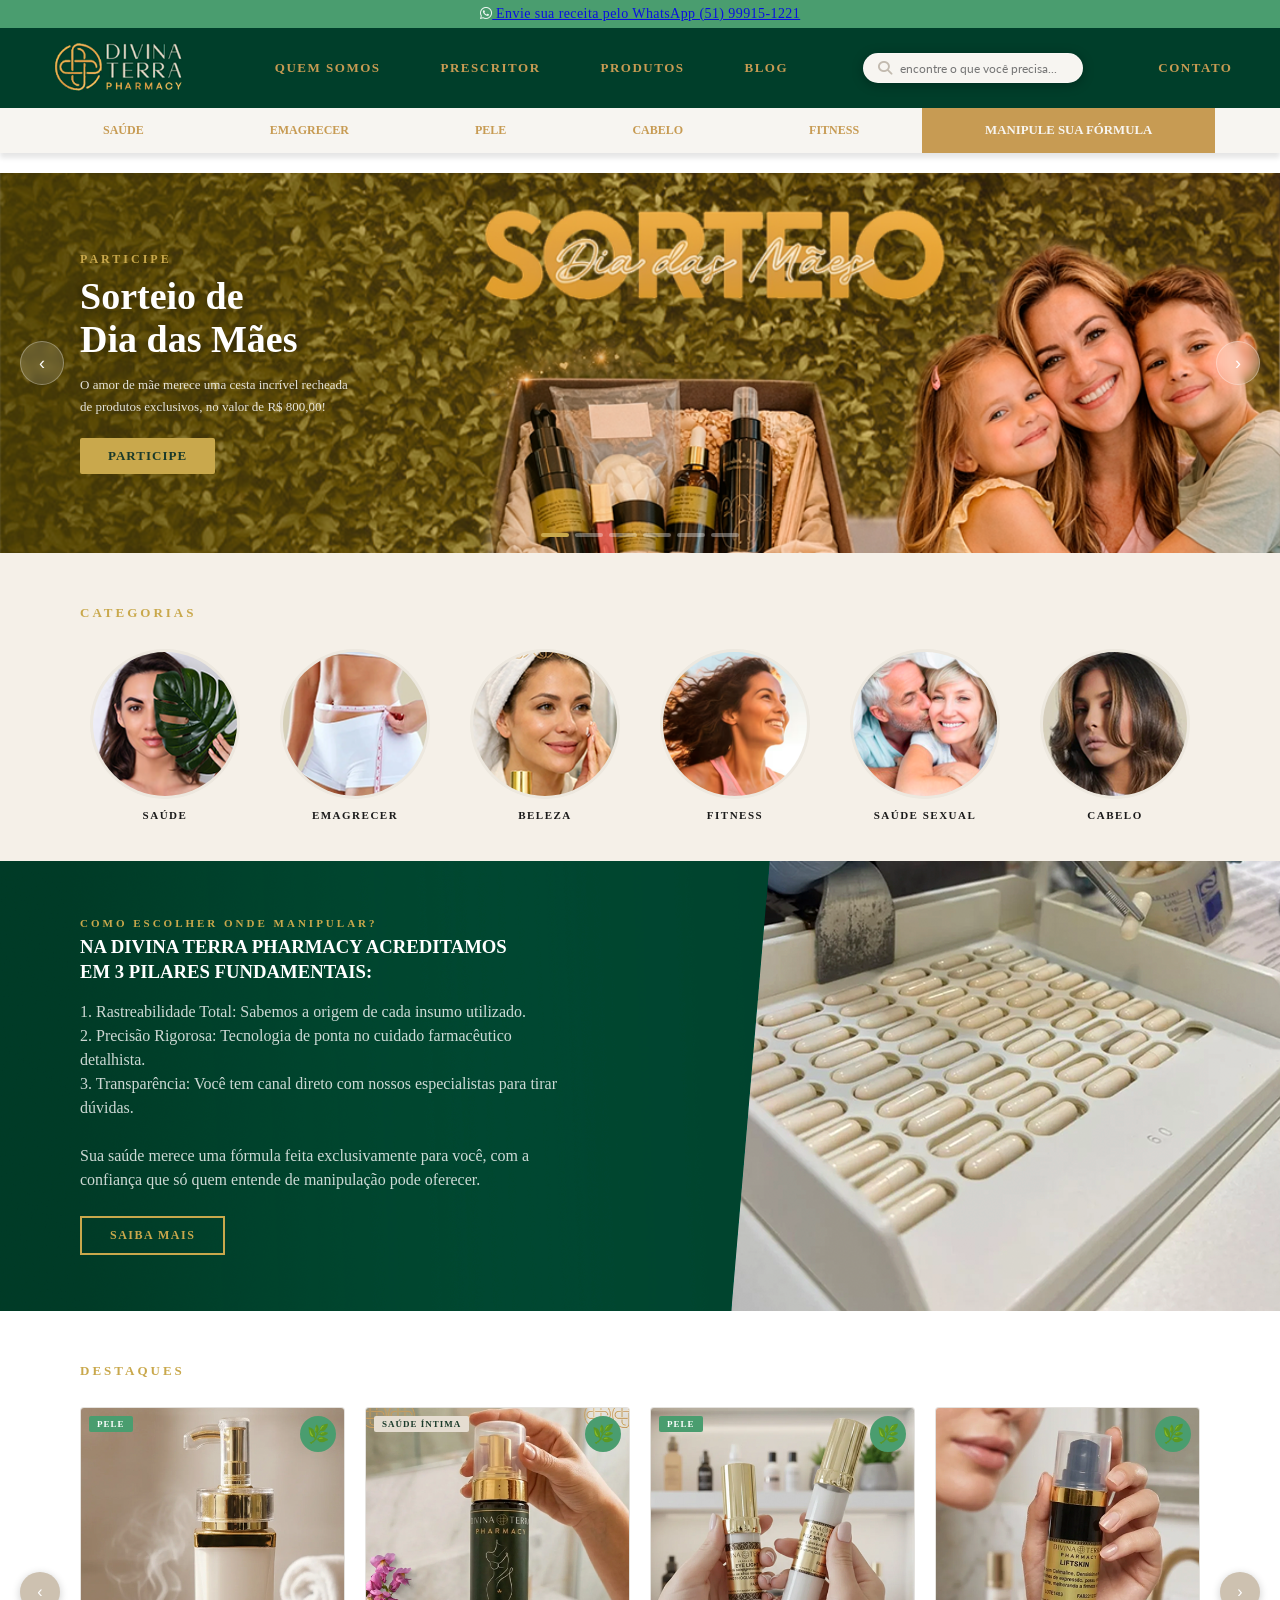
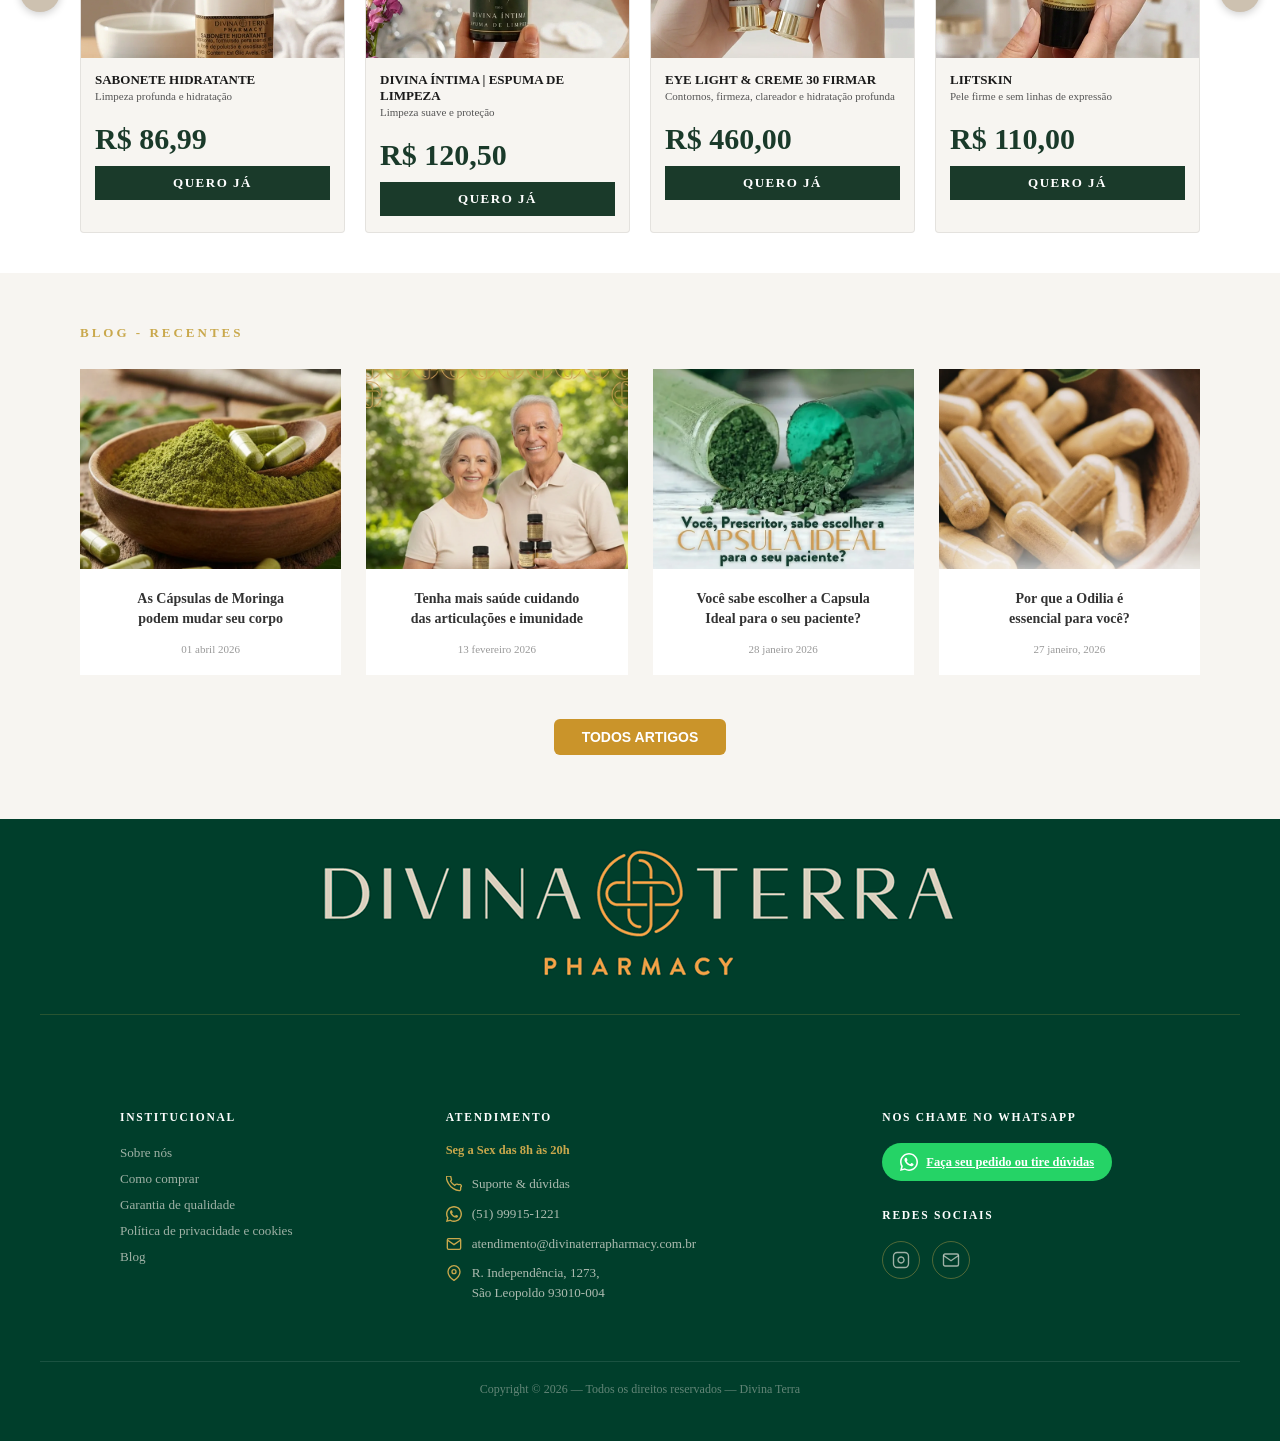
==== commit fadb37ba: "Update index.html link whats" ====
--- a/index.html
+++ b/index.html
@@ -14,8 +14,7 @@
       <!-- ===== TOP BAR ===== -->
 <div class="topbar1">
   <div class="topbar__inner1">
-    <span class="topbar__text1"><i class="fa-brands fa-whatsapp"></i> Envie sua receita pelo WhatsApp</span>
-    <div> <i class="fa-brands fa-whatsapp;"></i> (51) 99915-1221</div>
+    <a href="https://wa.me/+5551999151221" class="topbar__text1"><i class="fa-brands fa-whatsapp"></i> Envie sua receita pelo WhatsApp (51) 99915-1221</a>
   </div>
 </div>
 <header id="top-header">
@@ -441,7 +440,7 @@
         <!-- Coluna 3: WhatsApp + Redes Sociais -->
         <div class="footer-col">
           <h5>Nos Chame no WhatsApp</h5>
-          <a href="#" class="whatsapp-btn">
+          <a href="https://wa.me/+5551999151221" class="whatsapp-btn">
             <svg width="18" height="18" viewBox="0 0 24 24" fill="currentColor">
               <path d="M17.472 14.382c-.297-.149-1.758-.867-2.03-.967-.273-.099-.471-.148-.67.15-.197.297-.767.966-.94 1.164-.173.199-.347.223-.644.075-.297-.15-1.255-.463-2.39-1.475-.883-.788-1.48-1.761-1.653-2.059-.173-.297-.018-.458.13-.606.134-.133.298-.347.446-.52.149-.174.198-.298.298-.497.099-.198.05-.371-.025-.52-.075-.149-.669-1.612-.916-2.207-.242-.579-.487-.5-.669-.51-.173-.008-.371-.01-.57-.01-.198 0-.52.074-.792.372-.272.297-1.04 1.016-1.04 2.479 0 1.462 1.065 2.875 1.213 3.074.149.198 2.096 3.2 5.077 4.487.709.306 1.262.489 1.694.625.712.227 1.36.195 1.871.118.571-.085 1.758-.719 2.006-1.413.248-.694.248-1.289.173-1.413-.074-.124-.272-.198-.57-.347z"/>
               <path d="M12 0C5.373 0 0 5.373 0 12c0 2.126.555 4.126 1.526 5.865L0 24l6.335-1.508A11.952 11.952 0 0012 24c6.627 0 12-5.373 12-12S18.627 0 12 0zm0 21.882a9.877 9.877 0 01-5.023-1.368l-.361-.214-3.759.895.952-3.659-.235-.376A9.838 9.838 0 012.118 12C2.118 6.538 6.538 2.118 12 2.118S21.882 6.538 21.882 12 17.462 21.882 12 21.882z"/>
--- a/styles.css
+++ b/styles.css
@@ -547,7 +547,7 @@
   .banner-centro-overlay {
     position: absolute;
     inset: 0;
-    background-image: url('imagens/bannercentrofundo.png');;
+    background-image: url('Imagens/bannercentrofundo.png');;
   }
 
   .banner-centro-content {
@@ -1156,4 +1156,4 @@
   .section-about, .section-dark, .section-cards, .section-quote { padding: 50px 24px; }
   .prescritor-text { padding: 40px 24px; }
   .prescritor-image { height: 300px; }
-}+}
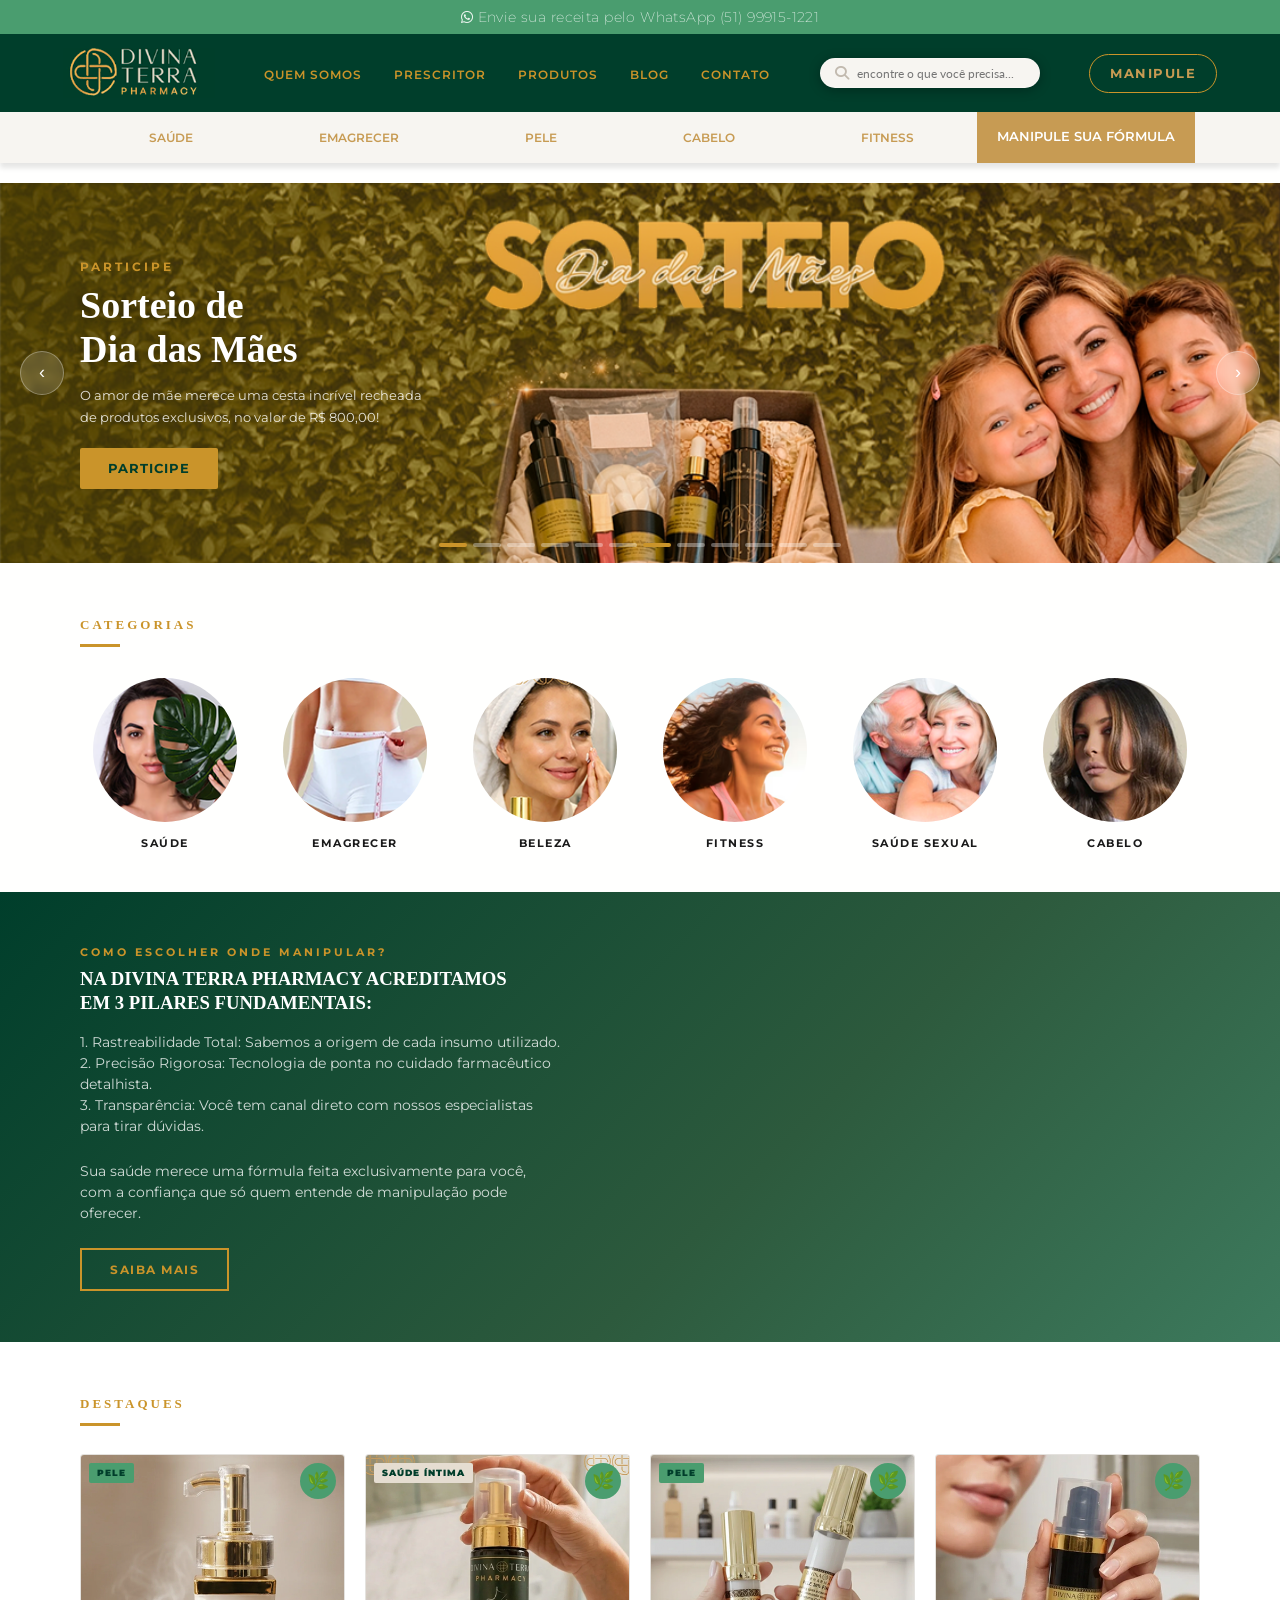
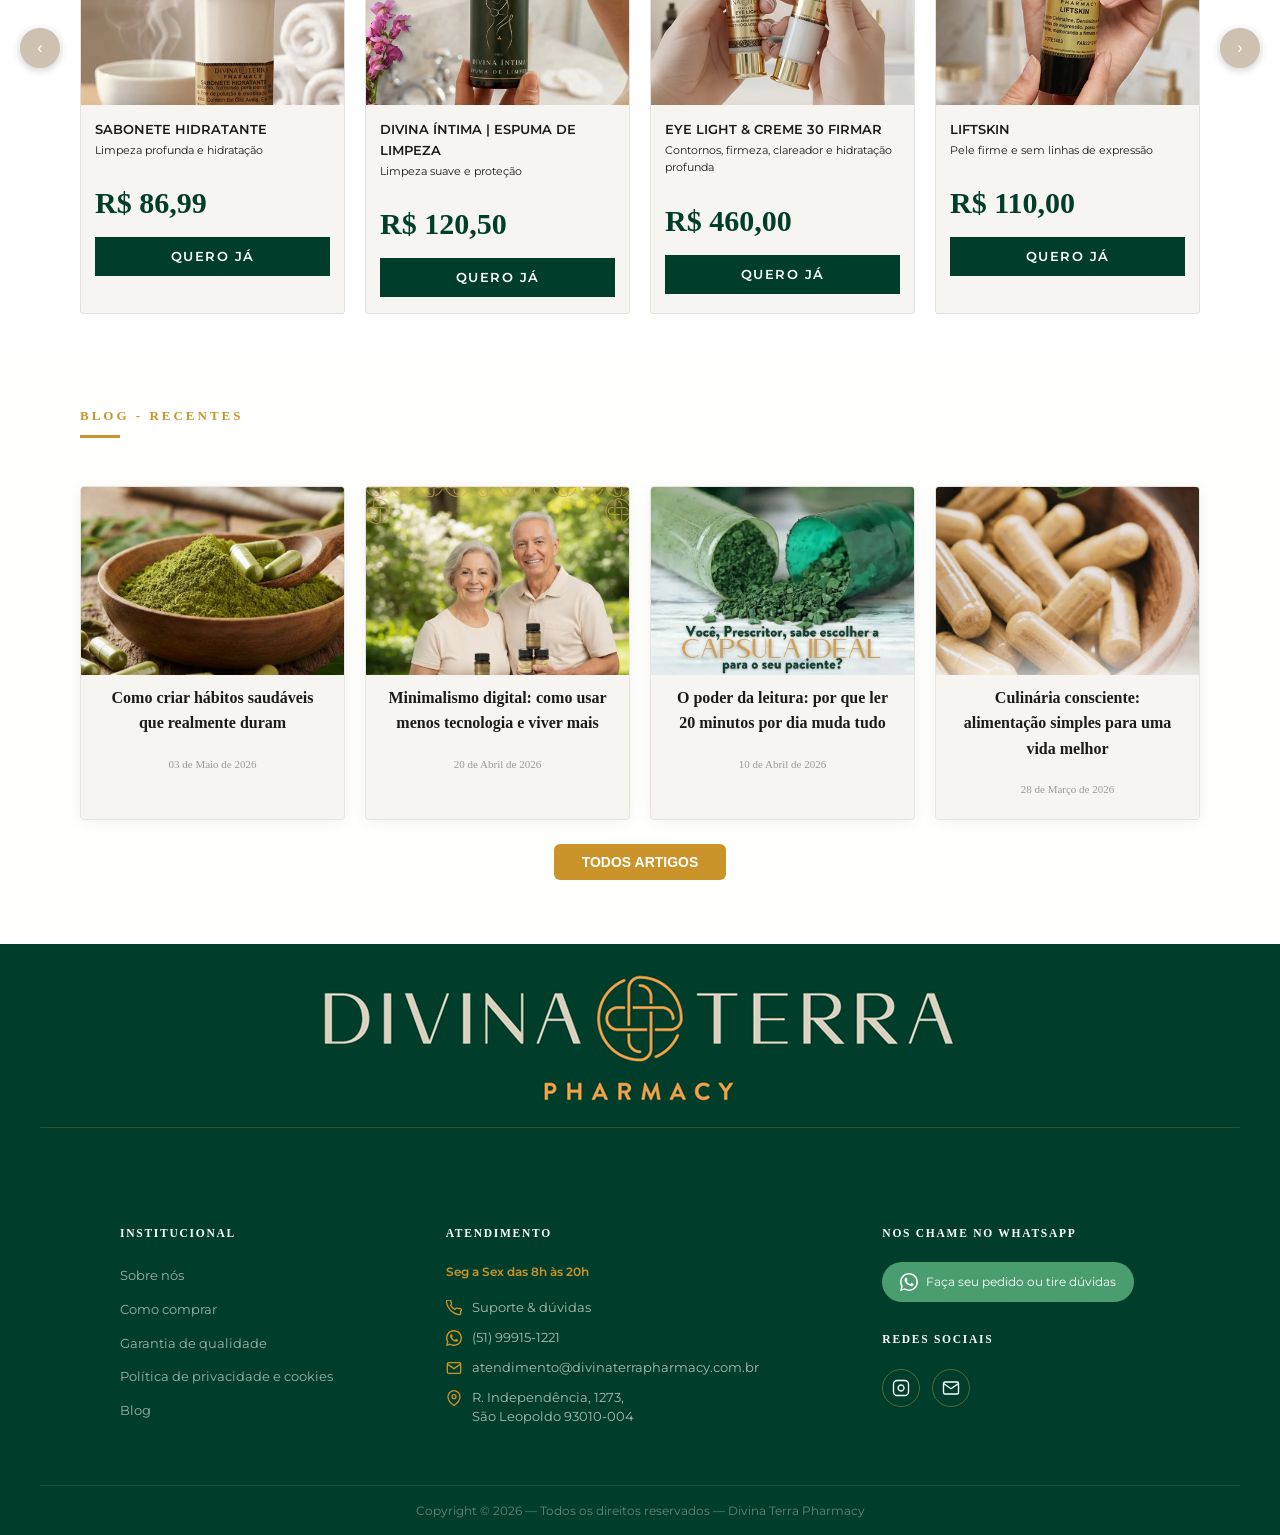
==== commit 0cce322a: "Add files via upload" ====
--- a/index.html
+++ b/index.html
@@ -6,33 +6,36 @@
   <meta name="viewport" content="width=device-width, initial-scale=1.0">
   <title>Divina Terra Pharmacy</title>
   <link href="https://fonts.googleapis.com/css2?family=Playfair+Display:wght@400;600;700&family=Lato:wght@300;400;700&display=swap" rel="stylesheet">
-  <link rel="stylesheet" href="styles.css">
+  <link href="https://fonts.googleapis.com/css2?family=Montserrat:wght@400;500;600;700&display=swap" rel="stylesheet">
+  <link rel="stylesheet" href="style.css">
 </head>
+
 <body>
-
+  <div class="container">
 <!-- ===== TOP HEADER ===== -->
-      <!-- ===== TOP BAR ===== -->
-<div class="topbar1">
-  <div class="topbar__inner1">
-    <a href="https://wa.me/+5551999151221" class="topbar__text1"><i class="fa-brands fa-whatsapp"></i> Envie sua receita pelo WhatsApp (51) 99915-1221</a>
+  <!-- ===== TOP BAR ===== -->
+<div class="topbar">
+  <div class="topbar__inner">
+    <a href="https://wa.me/+5551999151221" class="topbar__text"><i class="fa-brands fa-whatsapp"></i> Envie sua receita pelo WhatsApp (51) 99915-1221</a>
   </div>
 </div>
+
+  <!-- ===== TOP NAV ===== -->
 <header id="top-header">
   <a href="index.html" class="logo-area">
     <div class="logo-container">
-      <!-- Placeholder para o logo oficial -->
           <img src="Imagens\LOGO.png">
     </div>
   </a>
-
-  <nav class="top-nav">
-    <a href="quem-somos.html">QUEM SOMOS</a>
-    <a href="prescritores.html">PRESCRITOR</a>
-    <a href="index.html">PRODUTOS</a>
-    <a href="menublogs.html">BLOG</a>
-
+  <nav>
+    <ul class="top-nav">
+      <li><a href="quem-somos.html">Quem Somos</a></li>
+      <li><a href="prescritores.html">Prescritor</a></li>
+      <li><a href="#">Produtos</a></li>
+      <li><a href="menublogs.html">Blog</a></li>
+      <li><a href="contato.html">CONTATO</a></li>
+    </ul>
   </nav>
-
   <div class="search-bar">
     <button onclick="doSearch()">
       <i class="fa-solid fa-magnifying-glass" style="color: #c2baaf;"></i>
@@ -40,8 +43,8 @@
     <link rel="stylesheet" href="https://cdnjs.cloudflare.com/ajax/libs/font-awesome/6.5.0/css/all.min.css">
     <input type="text" id="search-input" placeholder="encontre o que você precisa..." onkeydown="handleSearch(event)">
   </div>
-  <nav class="top-nav2">
-    <a href="contato.html">CONTATO</a>
+  <nav class="top-nav-contato">
+    <a href="manipulacao.html">MANIPULE</a>
   </nav>
 </header>
 
@@ -55,7 +58,7 @@
   <div class="item"><a href="#">PELE</a></div>
   <div class="item"><a href="#">CABELO</a></div>
   <div class="item"><a href="#">FITNESS</a></div>
-  <div class="item1"><a href="#" class="active">MANIPULE SUA FÓRMULA</a></div>
+  <div class="item-dourado"><a href="#" class="active">MANIPULE SUA FÓRMULA</a></div>
 </nav>
 
 <!-- ===== BANNER SLIDER ===== -->
@@ -331,48 +334,15 @@
 <!-- ===== BLOG RECENTES ===== -->
 <section id="blog-section">
   <div class="section-title">BLOG - RECENTES</div>
-  <section class="content-grid" id="content-grid">
-    <article data-blog-post class="blog-card" onclick="window.location.href='moringa.html'" style="cursor: pointer;">
-        <div class="card-img-wrapper">
-            <img class="card-img-wrapper-placeholder" src="Imagens/3.png" alt="Páscoa Divina Terra">
-            <div class="blog-img-placeholder"></div>
-        </div>
-        <div class="card-body blog-info">
-            <h2 class="card-title">As Cápsulas de Moringa<br>podem mudar seu corpo</h2>
-            <span class="card-date">01 abril 2026</span>
-        </div>
-    </article>
-
-    <article class="blog-card" onclick="window.location.href='articulacao.html'" style="cursor: pointer;">
-        <div class="card-img-wrapper">
-            <img class="card-img-wrapper-placeholder" src="Imagens\4.png" alt="Dia da Mulher">
-        </div>
-        <div class="card-body">
-            <h2 class="card-title">Tenha mais saúde cuidando<br>das articulações e imunidade</h2>
-            <span class="card-date">13 fevereiro 2026</span>
-        </div>
-    </article>
-
-    <article class="blog-card" onclick="window.location.href='capsula.html'" style="cursor: pointer;">
-        <div class="card-img-wrapper">
-            <img src="Imagens\2.png" alt="Saúde e Sabor">
-        </div>
-        <div class="card-body">
-            <h2 class="card-title">Você sabe escolher a Capsula<br>Ideal para o seu paciente?</h2>
-            <span class="card-date">28 janeiro 2026</span>
-        </div>
-    </article>
-
-    <article class="blog-card" onclick="window.location.href='odilia.html'" style="cursor: pointer;">
-        <div class="card-img-wrapper">
-            <img src="Imagens\7.png" alt="Ectoína">
-        </div>
-        <div class="card-body">
-            <h2 class="card-title">Por que a Odilia é<br>essencial para você?</h2>
-            <span class="card-date">27 janeiro, 2026</span>
-        </div>
-    </article>
-  </section>
+      <div class="posts-grid">
+      </div>
+      <!--
+        Este container será preenchido pelo script.js.
+        A função renderizarRecentes() exclui "post1" da lista
+        e mostra os demais posts ordenados por data.
+      -->
+      <div id="recentes-container"></div>
+    </div>
   <button class="btn-carregar" id="btn1" onclick="carregarMais(1)"> <a href="menublogs.html">TODOS ARTIGOS</a></button>
 </section>
 
@@ -440,7 +410,7 @@
         <!-- Coluna 3: WhatsApp + Redes Sociais -->
         <div class="footer-col">
           <h5>Nos Chame no WhatsApp</h5>
-          <a href="https://wa.me/+5551999151221" class="whatsapp-btn">
+          <a href="#" class="whatsapp-btn">
             <svg width="18" height="18" viewBox="0 0 24 24" fill="currentColor">
               <path d="M17.472 14.382c-.297-.149-1.758-.867-2.03-.967-.273-.099-.471-.148-.67.15-.197.297-.767.966-.94 1.164-.173.199-.347.223-.644.075-.297-.15-1.255-.463-2.39-1.475-.883-.788-1.48-1.761-1.653-2.059-.173-.297-.018-.458.13-.606.134-.133.298-.347.446-.52.149-.174.198-.298.298-.497.099-.198.05-.371-.025-.52-.075-.149-.669-1.612-.916-2.207-.242-.579-.487-.5-.669-.51-.173-.008-.371-.01-.57-.01-.198 0-.52.074-.792.372-.272.297-1.04 1.016-1.04 2.479 0 1.462 1.065 2.875 1.213 3.074.149.198 2.096 3.2 5.077 4.487.709.306 1.262.489 1.694.625.712.227 1.36.195 1.871.118.571-.085 1.758-.719 2.006-1.413.248-.694.248-1.289.173-1.413-.074-.124-.272-.198-.57-.347z"/>
               <path d="M12 0C5.373 0 0 5.373 0 12c0 2.126.555 4.126 1.526 5.865L0 24l6.335-1.508A11.952 11.952 0 0012 24c6.627 0 12-5.373 12-12S18.627 0 12 0zm0 21.882a9.877 9.877 0 01-5.023-1.368l-.361-.214-3.759.895.952-3.659-.235-.376A9.838 9.838 0 012.118 12C2.118 6.538 6.538 2.118 12 2.118S21.882 6.538 21.882 12 17.462 21.882 12 21.882z"/>
@@ -469,105 +439,117 @@
   
       <!-- Copyright -->
       <div class="footer-copy">
-        Copyright &copy; 2026 — Todos os direitos reservados — Divina Terra
+        Copyright &copy; 2026 — Todos os direitos reservados — Divina Terra Pharmacy
       </div>
   
     </footer>
-<script>
-// ===== BANNER SLIDER =====
-let currentSlide = 0;
-const slides = document.querySelectorAll('.slide');
-const dotsContainer = document.getElementById('slider-dots');
-let autoplayTimer;
-
-// Create dots
-slides.forEach((_, i) => {
-  const dot = document.createElement('div');
-  dot.className = 'dot' + (i === 0 ? ' active' : '');
-  dot.addEventListener('click', () => goToSlide(i));
-  dotsContainer.appendChild(dot);
-});
-
-function updateSlider() {
-  slides.forEach((s, i) => s.classList.toggle('active', i === currentSlide));
-  document.querySelectorAll('.dot').forEach((d, i) => d.classList.toggle('active', i === currentSlide));
-}
-
-function goToSlide(n) {
-  currentSlide = (n + slides.length) % slides.length;
-  updateSlider();
-  resetAutoplay();
-}
-
-function slideMove(dir) { goToSlide(currentSlide + dir); }
-
-function resetAutoplay() {
-  clearInterval(autoplayTimer);
-  autoplayTimer = setInterval(() => goToSlide(currentSlide + 1), 5000);
-}
-
-resetAutoplay();
-
-// ===== PRODUCTS CAROUSEL =====
-let productIndex = 0;
-const track = document.getElementById('products-track');
-const totalProducts = track.children.length;
-const visibleProducts = 4;
-const maxIndex = totalProducts - visibleProducts;
-
-function productMove(dir) {
-  productIndex += dir;
-  if (productIndex > maxIndex) productIndex = 0;
-  if (productIndex < 0) productIndex = maxIndex;
-  const cardWidth = track.children[0].offsetWidth + 20;
-  track.style.transform = `translateX(-${productIndex * cardWidth}px)`;
-}
-
-// ===== SEARCH =====
-const searchData = [
-  { title: 'Saúde', url: 'saude.html' },
-  { title: 'Beleza', url: 'beleza.html' },
-  { title: 'Fitness', url: 'fitness.html' },
-  { title: 'Emagrecer', url: 'emagrecer.html' },
-  { title: 'Saúde Sexual', url: 'saude-sexual.html' },
-  { title: 'Manipule sua Receita', url: 'receita.html' },
-  { title: 'Faça seu Pedido', url: 'pedido.html' },
-  { title: 'Blog', url: 'menublogs.html' },
-  { title: 'Sobre Nós', url: 'sobre.html' },
-  { title: 'Contato', url: 'contato.html' },
-];
-
-const searchResultsEl = document.getElementById('search-results');
-
-function doSearch() {
-  const q = document.getElementById('search-input').value.toLowerCase().trim();
-  if (!q) { searchResultsEl.style.display = 'none'; return; }
-  const results = searchData.filter(item => item.title.toLowerCase().includes(q));
-  if (results.length === 0) {
-    searchResultsEl.innerHTML = '<div class="search-result-item">Nenhum resultado encontrado.</div>';
-  } else {
-    searchResultsEl.innerHTML = results.map(r =>
-      `<div class="search-result-item" onclick="location.href='${r.url}'">${r.title}</div>`
-    ).join('');
-  }
-  searchResultsEl.style.display = 'block';
-}
-
-function handleSearch(e) {
-  if (e.key === 'Enter') doSearch();
-  else if (e.key === 'Escape') searchResultsEl.style.display = 'none';
-  else setTimeout(doSearch, 100);
-}
-
-document.addEventListener('click', e => {
-  if (!e.target.closest('.search-bar') && !e.target.closest('#search-results')) {
-    searchResultsEl.style.display = 'none';
-  }
-});
-
-// ===== LOAD BLOG POSTS FROM menublogs.html =====
-
-loadBlogPosts();
-</script>
+<script src="script.js"></script>
+  <script>
+  /* =====================================================
+   FUNÇÃO: renderizarRecentes()
+
+   Usada dentro dos posts individuais.
+   Mostra os 4 mais recentes, excluindo o post atual.
+   ===================================================== */
+    document.addEventListener("DOMContentLoaded", function () {
+    renderizarRecentes("recentes-container", null);
+    });
+
+
+      // ===== BANNER SLIDER =====
+      let currentSlide = 0;
+      const slides = document.querySelectorAll('.slide');
+      const dotsContainer = document.getElementById('slider-dots');
+      let autoplayTimer;
+      
+      // Create dots
+      slides.forEach((_, i) => {
+        const dot = document.createElement('div');
+        dot.className = 'dot' + (i === 0 ? ' active' : '');
+        dot.addEventListener('click', () => goToSlide(i));
+        dotsContainer.appendChild(dot);
+      });
+      
+      function updateSlider() {
+        slides.forEach((s, i) => s.classList.toggle('active', i === currentSlide));
+        document.querySelectorAll('.dot').forEach((d, i) => d.classList.toggle('active', i === currentSlide));
+      }
+      
+      function goToSlide(n) {
+        currentSlide = (n + slides.length) % slides.length;
+        updateSlider();
+        resetAutoplay();
+      }
+      
+      function slideMove(dir) { goToSlide(currentSlide + dir); }
+      
+      function resetAutoplay() {
+        clearInterval(autoplayTimer);
+        autoplayTimer = setInterval(() => goToSlide(currentSlide + 1), 5000);
+      }
+      
+      resetAutoplay();
+      
+      // ===== PRODUCTS CAROUSEL =====
+      let productIndex = 0;
+      const track = document.getElementById('products-track');
+      const totalProducts = track.children.length;
+      const visibleProducts = 4;
+      const maxIndex = totalProducts - visibleProducts;
+      
+      function productMove(dir) {
+        productIndex += dir;
+        if (productIndex > maxIndex) productIndex = 0;
+        if (productIndex < 0) productIndex = maxIndex;
+        const cardWidth = track.children[0].offsetWidth + 20;
+        track.style.transform = `translateX(-${productIndex * cardWidth}px)`;
+      }
+      
+      // ===== SEARCH =====
+      const searchData = [
+        { title: 'Saúde', url: 'saude.html' },
+        { title: 'Beleza', url: 'beleza.html' },
+        { title: 'Fitness', url: 'fitness.html' },
+        { title: 'Emagrecer', url: 'emagrecer.html' },
+        { title: 'Saúde Sexual', url: 'saude-sexual.html' },
+        { title: 'Manipule sua Receita', url: 'receita.html' },
+        { title: 'Faça seu Pedido', url: 'pedido.html' },
+        { title: 'Blog', url: 'menublogs.html' },
+        { title: 'Sobre Nós', url: 'sobre.html' },
+        { title: 'Contato', url: 'contato.html' },
+      ];
+      
+      const searchResultsEl = document.getElementById('search-results');
+      
+      function doSearch() {
+        const q = document.getElementById('search-input').value.toLowerCase().trim();
+        if (!q) { searchResultsEl.style.display = 'none'; return; }
+        const results = searchData.filter(item => item.title.toLowerCase().includes(q));
+        if (results.length === 0) {
+          searchResultsEl.innerHTML = '<div class="search-result-item">Nenhum resultado encontrado.</div>';
+        } else {
+          searchResultsEl.innerHTML = results.map(r =>
+            `<div class="search-result-item" onclick="location.href='${r.url}'">${r.title}</div>`
+          ).join('');
+        }
+        searchResultsEl.style.display = 'block';
+      }
+      
+      function handleSearch(e) {
+        if (e.key === 'Enter') doSearch();
+        else if (e.key === 'Escape') searchResultsEl.style.display = 'none';
+        else setTimeout(doSearch, 100);
+      }
+      
+      document.addEventListener('click', e => {
+        if (!e.target.closest('.search-bar') && !e.target.closest('#search-results')) {
+          searchResultsEl.style.display = 'none';
+        }
+      });
+      
+      // ===== LOAD BLOG POSTS FROM menublogs.html =====
+      
+      loadBlogPosts();
+  </script>
 </body>
-</html>
+</html>
--- a/style.css
+++ b/style.css
@@ -0,0 +1,1856 @@
+/* =====================================================
+   BLOG — ESTILO GLOBAL
+   ===================================================== */
+@font-face {
+    font-family: "Brandon Grotesque";
+    src: url(https://lojadivinaterra.vtexassets.com/assets/vtex/assets-builder/lojadivinaterra.store-theme/2.1.61/fonts/Brandon_Grotesque_Regular___1f55925….otf) format("opentype");
+    font-weight: 390;
+    font-style: normal;
+    font-display: swap;
+  }
+@import url('https://fonts.googleapis.com/css2?family=Playfair+Display:wght@400;700;900&family=Source+Sans+3:wght@300;400;600&display=swap');
+
+:root {
+  --verde-escuro: #003e2b;
+  --green-mid: #4a9d6f;
+  --dourado: #ca942a;
+  --cor-fundo: #fffffe;
+  --cor-texto: #1a1a1a;
+  --cor-texto-suave: #888;
+  --texto-escuro: #1a1a1a;
+  --texto-medio: #444444;
+  --cor-destaque: #ca942a;
+  --cor-destaque-hover: #96281b;
+  --cor-borda: #e8e4df;
+  --branco: #ffffff;
+  --cor-card: #ffffff;
+  --sombra-card: 0 2px 16px rgba(0,0,0,0.06);
+  --sombra-hover: 0 8px 32px rgba(0,0,0,0.12);
+  --transition: 0.3s ease;
+  --shadow: 0 8px 32px rgba(0,0,0,0.12);
+  --shadow-hover: 0 16px 48px rgba(0,0,0,0.2);
+  --transicao: 0.3s ease;
+  --raio: 4px;
+  --largura-max: 1280px;
+  --font-body: 'Brandon Grotesque';
+  --font-display: 'Cormorant Garamond', serif;
+  --font-text: 'Montserrat', sans-serif;
+  --font-text1: 'Source Sans 3', 'Helvetica Neue', sans-serif;
+}
+
+*, *::before, *::after { box-sizing: border-box; margin: 0; padding: 0; }
+html { scroll-behavior: smooth; }
+body {
+  background-color: var(--cor-fundo);
+  color: var(--cor-texto);
+  font-family: var(--font-text);
+  font-size: 16px;
+  line-height: 1.6;
+  -webkit-font-smoothing: antialiased;
+}
+img { display: block; max-width: 100%; }
+a { color: inherit; text-decoration: none; }
+
+
+
+/* =============================================
+   TOP BAR
+   ============================================= */
+.topbar {
+  background-color: var(--green-mid);
+  font-size: 14px;
+  font-weight: 200;
+  letter-spacing: 0.03em;
+}
+
+.topbar__inner {
+  max-width: var(--header-max-width);
+  margin: 0 auto;
+  padding: 6px 24px;
+  display: flex;
+  align-items: center;
+  justify-content: center;
+}
+
+.topbar__text {
+  opacity: 0.9;
+}
+
+.topbar__inner a{
+  color: var(--branco);
+  text-decoration: none;
+}
+
+.fa-whatsapp {
+color: var(--branco);
+}
+
+/* =============================================
+   HEADER — BARRA SUPERIOR FIXA
+   ============================================= */
+   #top-header {
+    background: var(--verde-escuro);
+    position: sticky;
+    top: 0;
+    left: 0;
+    width: 100%;
+    z-index: 1000;
+    display: flex;
+    align-items: center;
+    justify-content: space-around;
+    padding: 14px 48px;
+    gap: 20px;
+  }
+
+  .logo-container {
+    width:178,98;
+    height:50px;
+    flex: 1;
+    display: flex;
+    justify-content: center;
+  }
+  
+  .top-nav {
+    display: flex;
+    align-items: center;
+    gap: 32px;
+    list-style: none;
+  }
+
+  .top-nav a {
+    font-size: 0.78rem;
+    font-weight: 600;
+    letter-spacing: 0.08em;
+    text-transform: uppercase;
+    color: var(--dourado);
+    transition: color var(--transition);
+    position: relative;
+    padding: 4px 0;
+    text-decoration: none;
+  }
+
+  .top-nav a:hover { color: var(--branco);}
+  .top-nav-contato a:hover { color: var(--branco);}
+/* Barra de pesquisa */
+  .search-bar {
+    display: flex;
+    align-items: center;
+    background: #f7f5f1;
+    border: 1px solid rgba(255,255,255,0.25);
+    border-radius: 45px;
+    padding: 6px 14px;
+    gap: 8px;
+    flex: 0 0 220px;
+    box-shadow: 0 2px 12px rgba(0,0,0,0.3);
+  }
+
+  .search-bar:focus-within {
+    border-color: var(--dourado);
+    box-shadow: 0 0 0 3px rgba(201,168,76,0.15);
+  }
+
+  .search-bar input {
+    background: none;
+    border: none;
+    outline: none;
+    color: #8c6c4c;
+    font-size: 12px;
+    width: 100%;
+    font-family: 'Lato', sans-serif;
+  }
+
+  .search-bar button {
+    background: none;
+    border: none;
+    color: rgba(255,255,255,0.6);
+    cursor: pointer;
+    font-size: 14px;
+    padding: 0;
+    transition: color 0.2s;
+  }
+
+  /* Contato */
+  .top-nav-contato {
+    font-size: 0.75rem;
+    font-weight: 700;
+    letter-spacing: 0.1em;
+    text-transform: uppercase;
+    color: var(--dourado);
+    border: 1.5px solid var(--dourado);
+    padding: 8px 20px;
+    border-radius: 30px;
+    white-space: nowrap;
+    transition: background var(--transition), color var(--transition);
+   }
+   
+   .top-nav-contato a {
+      color: #c79b53;
+      text-decoration: none;
+      font-size: 13px;
+      font-weight: 700;
+      letter-spacing: 1.5px;
+      text-transform: uppercase;
+      transition: color 0.2s;
+   }
+
+  /* ===== SECONDARY NAV ===== */
+  #secondary-nav {
+    background: #f7f5f1;
+    box-shadow: 0 5px 5px rgba(0,0,0,0.1);
+    display: flex;
+    align-items: center;
+    justify-content: center;
+    padding: 0 40px;
+    margin-bottom: 20px;
+  }
+
+  .sec-nav-item {
+    padding: 12px 20px;
+    font-size: 12px;
+    font-weight: 700;
+    letter-spacing: 1px;
+    text-transform: uppercase;
+    text-decoration: none;
+    color: var(--texto-escuro);
+    transition: background 0.2s, color 0.2s;
+    cursor: pointer;
+    white-space: nowrap;
+  }
+
+  .sec-nav-item:hover {
+    background: var(--verde-escuro);
+    color: var(--branco);
+  }
+
+  .sec-nav-item.highlight {
+    background: var(--dourado);
+    color: var(--verde-escuro);
+    font-weight: 900;
+  }
+
+  .sec-nav-item.highlight:hover {
+    background: var(--verde-escuro);
+  }
+
+  .item a {
+    color: #c79b53;
+    text-decoration: none;
+  }
+
+  .item-dourado a {
+    color: var(--branco);
+    text-decoration: none;
+  }
+
+  .item {
+    padding: 15px 63px;
+    font-size: 16px;
+    font-size: clamp(10px, 1vw, 12px);
+    font-weight: 600;
+    color: var(--verde-escuro);
+    display: flex;
+    align-items: center;
+    justify-content: center;
+  }
+
+  .item-dourado {
+    background-color:#c79b53;
+    padding: 15px 20px;
+    font-size: 15px;
+    font-size: clamp(12px, 1vw, 15px);
+    font-weight: 600;
+    color: #8c6c4c
+  }
+
+.item:hover {
+  background: var(--verde-escuro);
+  color: var(--branco);
+  }
+
+  .item-dourado:hover {
+    background: var(--dourado);
+    color: var(--verde-escuro);
+  }
+
+ /* ===== FOOTER ===== */
+ /* =============================================
+   RODAPÉ (FOOTER)
+   ============================================= */
+   .footer {
+    background: #003e2b;
+    padding: 20px 40px 0px;
+  }
+/* Logo centralizado no rodapé */
+ /* ===== FOOTER ===== */
+
+.footer-logo {
+  display: flex;
+  text-align: center;
+  justify-content: center;
+  margin-bottom: 48px;
+  padding-bottom: 20px;
+  border-bottom: 1px solid rgba(201,168,76,0.2);
+}
+
+/* Grid de colunas do rodapé */
+.footer-grid {
+  display: grid;
+  grid-template-columns: 1fr 1.4fr 1fr;
+  gap: 48px;
+  padding: 48px 80px;
+  font-family: var(--font-text);
+}
+
+.footer-col h5 {
+  font-size: 0.72rem;
+  font-weight: 700;
+  letter-spacing: 0.15em;
+  text-transform: uppercase;
+  color: #FFFFFF;
+  margin-bottom: 20px;
+  font-family: var(--font-body);
+}
+
+.footer-col ul {
+  list-style: none;
+  display: flex;
+  flex-direction: column;
+  gap: 8px;
+}
+
+.footer-col ul li a {
+  font-size: 0.82rem;
+  color: rgba(245,240,232,0.65);
+  transition: color var(--transition);
+  position: relative;
+  padding-left: 0;
+  text-decoration: none;
+}
+
+/* Hover dourado nos links do rodapé */
+.footer-col ul li a:hover {
+  color: var(--dourado);
+}
+
+/* Coluna de atendimento */
+.footer-atendimento .horario {
+  font-size: 0.78rem;
+  color: var(--dourado);
+  font-weight: 600;
+  margin-bottom: 16px;
+}
+
+.footer-atendimento .contact-item {
+  display: flex;
+  align-items: flex-start;
+  gap: 10px;
+  font-size: 0.82rem;
+  color: rgba(245,240,232,0.7);
+  margin-bottom: 10px;
+  line-height: 1.5;
+}
+
+.footer-atendimento .contact-item svg {
+  flex-shrink: 0;
+  margin-top: 2px;
+  color: var(--dourado);
+}
+
+/* WhatsApp e Redes Sociais */
+.footer-col .whatsapp-btn {
+  display: inline-flex;
+  align-items: center;
+  gap: 8px;
+  background: var(--green-mid);
+  color: branco;
+  font-size: 0.78rem;
+  padding: 10px 18px;
+  border-radius: 30px;
+  margin-bottom: 28px;
+  transition: transform var(--transition), box-shadow var(--transition);
+}
+
+.footer-col .whatsapp-btn:hover {
+  transform: translateY(-2px);
+  box-shadow: 0 2px 20px rgba(37,211,102,0.4);
+}
+
+.footer-col a{
+  color: var(--branco);
+  text-decoration: none;
+}
+
+.social-icons {
+  display: flex;
+  gap: 12px;
+}
+
+.social-icon {
+  width: 38px;
+  height: 38px;
+  border: 1.5px solid rgba(201,168,76,0.4);
+  border-radius: 50%;
+  display: flex;
+  align-items: center;
+  justify-content: center;
+  color: rgba(245,240,232,0.65);
+  transition: border-color var(--transition), color var(--transition), transform var(--transition);
+}
+
+.social-icon:hover {
+  border-color: var(--dourado);
+  color: var(--dourado);
+  transform: translateY(-2px);
+}
+
+/* Copyright */
+.footer-copy {
+  border-top: 1px solid rgba(255,255,255,0.1);
+  padding: 15px 80px;
+  text-align: center;
+  font-size: 0.75rem;
+  color: rgba(245,240,232,0.4);
+  font-family: var(--font-text);
+}
+
+  /* Search results overlay */
+  #search-results {
+    display: none;
+    position: fixed;
+    top: 70px;
+    left: 50%;
+    transform: translateX(-50%);
+    width: 480px;
+    background: var(--branco);
+    border-radius: 4px;
+    box-shadow: 0 8px 32px rgba(0,0,0,0.2);
+    z-index: 2000;
+    max-height: 400px;
+    overflow-y: auto;
+    padding: 16px;
+  }
+
+  .search-result-item {
+    padding: 10px 0;
+    border-bottom: 1px solid var(--beige);
+    cursor: pointer;
+    transition: color 0.2s;
+    font-size: 13px;
+    color: var(--texto-escuro);
+  }
+
+  .search-result-item:hover { color: var(--dourado); }
+  .search-result-item:last-child { border-bottom: none; }
+
+/* =====================================================
+   BANNER BLOG
+   ===================================================== */
+.banner-blog{
+  margin-bottom: 0px;
+}
+
+.banner-blog img {
+  width: 100%;
+  border-radius: 0;
+}
+
+.section-title::after {
+  content: '';
+  display: block;
+  width: 40px;
+  height: 3px;
+  background: var(--cor-destaque);
+  margin-top: 8px;
+}
+
+/* =====================================================
+   BANNER SLIDER (BANNER QUE AVANÇA E VOLTA)
+   ===================================================== */
+#banner-slider {
+    position: relative;
+    overflow: hidden;
+    background: var(--beige);
+    height: 380px;
+
+}
+
+ #banner-slider-blog {
+  display: flex;
+  position: relative;
+  overflow: hidden;
+  background: var(--beige);
+  height: 280px;
+  margin: 0px 60px 50px 60px;
+  max-width: 1500px; /* controla largura */
+  padding: 30px;
+  border-radius: 20px; /* pontas arredondadas */
+  box-shadow: 0 10px 25px rgba(0,0,0,0.3);
+}
+
+.slide {
+  position: absolute;
+  top: 0; left: 0;
+  width: 100%; height: 100%;
+  opacity: 0;
+  transition: opacity 0.7s ease;
+  display: flex;
+  align-items: center;
+}
+
+.slide.active { opacity: 1; }
+
+.slide-bg {
+  position: absolute;
+  inset: 0;
+  object-fit: cover;
+  width: 100%;
+  height: 100%;
+}
+
+.slide-bg-placeholder {
+  position: absolute;
+  inset: 0;
+  width: 100%;
+  height: 100%;
+}
+
+.slide-content {
+  position: relative;
+  z-index: 2;
+  padding: 0 80px;
+  max-width: 520px;
+}
+
+.slide-content .eyegrew {
+  color: #14402f;
+  font-size: 12px;
+  letter-spacing: 3px;
+  text-transform: uppercase;
+  margin-bottom: 8px;
+  font-weight: 700;
+}
+.slide-content .eyebrow {
+  color: var(--dourado);
+  font-size: 12px;
+  letter-spacing: 3px;
+  text-transform: uppercase;
+  margin-bottom: 8px;
+  font-weight: 700;
+}
+
+.slide-content h2 {
+  font-family: "Brandon Grotesque";
+  font-size: 38px;
+  font-weight: 700;
+  color: var(--branco);
+  line-height: 1.15;
+  margin-bottom: 12px;
+  text-shadow: 0 2px 8px rgba(0,0,0,0.3);
+}
+
+.slide-content p {
+  color: rgba(255,255,255,0.85);
+  font-size: 13px;
+  line-height: 1.7;
+  margin-bottom: 20px;
+}
+
+.btn-slide {
+  display: inline-block;
+  background: var(--dourado);
+  color: var(--verde-escuro);
+  padding: 10px 28px;
+  font-weight: 700;
+  font-size: 13px;
+  letter-spacing: 1px;
+  text-transform: uppercase;
+  text-decoration: none;
+  border-radius: 2px;
+  transition: background 0.2s;
+  border: none;
+  cursor: pointer;
+}
+
+.btn-slidegreen {
+  display: inline-block;
+  background: var(--verde-escuro);
+  color: var(--dourado);
+  padding: 10px 28px;
+  font-weight: 700;
+  font-size: 13px;
+  letter-spacing: 1px;
+  text-transform: uppercase;
+  text-decoration: none;
+  border-radius: 2px;
+  transition: background 0.2s;
+  border: none;
+  cursor: pointer;
+}
+
+.btn-slide:hover { background: var(--dourado-light); }
+.btn-slidegreen:hover { background: var(--dourado-light); }
+
+.slider-arrow {
+  position: absolute;
+  top: 50%;
+  transform: translateY(-50%);
+  background: rgba(255,255,255,0.15);
+  border: 1px solid rgba(255,255,255,0.3);
+  color: var(--branco);
+  width: 44px;
+  height: 44px;
+  border-radius: 50%;
+  display: flex;
+  align-items: center;
+  justify-content: center;
+  cursor: pointer;
+  font-size: 18px;
+  z-index: 10;
+  transition: background 0.2s;
+  backdrop-filter: blur(4px);
+}
+
+.slider-arrow:hover { background: rgba(255,255,255,0.3); }
+.slider-arrow.left { left: 20px; }
+.slider-arrow.right { right: 20px; }
+
+.slider-dots {
+  position: absolute;
+  bottom: 16px;
+  left: 50%;
+  transform: translateX(-50%);
+  display: flex;
+  gap: 6px;
+  z-index: 10;
+}
+
+.dot {
+  width: 28px;
+  height: 4px;
+  background: rgba(255,255,255,0.35);
+  border-radius: 2px;
+  cursor: pointer;
+  transition: background 0.3s;
+}
+
+.dot.active { background: var(--dourado); }
+
+/* ===== CATEGORIES INDEX ===== */
+#categories-section {
+  padding: 52px 40px 40px;
+  background: var(--cream);
+}
+
+.section-title {
+  font-family: "Brandon Grotesque";
+  font-size: 13px;
+  font-weight: 700;
+  letter-spacing: 3px;
+  text-transform: uppercase;
+  color: var(--dourado);
+  margin-bottom: 28px;
+}
+
+.c {
+  margin-left: 40px;;
+}
+
+.categories-grid {
+  display: flex;
+  gap: 40px;
+  justify-content: center;
+
+}
+
+.cat-item {
+  display: flex;
+  flex-direction: column;
+  align-items: center;
+  gap: 10px;
+  cursor: pointer;
+  text-decoration: none;
+  color: var(--texto-escuro);
+}
+
+.cat-circle {
+  width: 150px;
+  height: 150px;
+  border-radius: 50%;
+  overflow: hidden;
+  background: var(--beige);
+  border: 3px solid transparent;
+  transition: border-color 0.3s, transform 0.3s;
+  position: relative;
+}
+
+.cat-circle img {
+  width: 100%;
+  height: 100%;
+  object-fit: cover;
+  transition: transform 0.4s ease;
+}
+
+.cat-item:hover .cat-circle {
+  border-color: var(--dourado);
+  transform: translateY(-4px);
+}
+
+.cat-item:hover .cat-circle img {
+  transform: scale(1.12);
+}
+
+.cat-circle-placeholder {
+  width: 100%;
+  height: 100%;
+  background: linear-gradient(135deg, #e8d5b0, #c9a84c44);
+  display: flex;
+  align-items: center;
+  justify-content: center;
+  font-size: 32px;
+}
+
+.cat-label {
+  font-size: 11px;
+  font-weight: 700;
+  letter-spacing: 1.5px;
+  text-transform: uppercase;
+  text-align: center;
+  color: var(--texto-escuro);
+  transition: color 0.2s;
+}
+
+.cat-item:hover .cat-label { color: var(--dourado); }
+
+/* ===== BANNER CENTRO ===== */
+#banner-centro {
+  position: relative;
+  min-height: 340px;
+  display: flex;
+  align-items: center;
+  overflow: hidden;
+}
+
+.banner-centro-bg {
+  position: absolute;
+  inset: 0;
+  width: 100%;
+  height: 100%;
+  object-fit: cover;
+}
+
+.banner-centro-bg-placeholder {
+  position: absolute;
+  inset: 0;
+  background: linear-gradient(135deg, var(--verde-escuro) 0%, #2d5a3d 60%, #3d7a5d 100%);
+}
+
+.banner-centro-overlay {
+  position: absolute;
+  inset: 0;
+  background-image: url('imagens/bannercentrofundo.png');;
+}
+
+.banner-centro-content {
+  position: relative;
+  z-index: 2;
+  padding: 0px 80px;
+  display: flex;
+  align-items: center;
+  width: 100%;
+  gap: 40px;
+}
+
+.banner-centro-text {
+  flex: 1;
+  max-width: 480px;
+}
+
+.banner-centro-text .eyebrow {
+  color: var(--dourado);
+  font-size: 11px;
+  letter-spacing: 3px;
+  text-transform: uppercase;
+  font-weight: 700;
+  margin-bottom: 6px;
+}
+
+.banner-centro-text .eyegrew {
+  color: #14402f;
+  font-size: 11px;
+  letter-spacing: 3px;
+  text-transform: uppercase;
+  font-weight: 700;
+  margin-bottom: 6px;
+}
+
+.banner-centro-text h3 {
+  font-family: "Brandon Grotesque";
+  color: var(--branco);
+  margin-bottom: 16px;
+  line-height: 1.3;
+}
+
+.banner-centro-text p {
+  color: rgba(255,255,255,0.8);
+  font-size: 14px;
+  line-height: 1.5;
+  margin-bottom: 24px;
+  font-family: var(--font-text)
+}
+
+.btn-saiba {
+  display: inline-block;
+  background: transparent;
+  border: 2px solid var(--dourado);
+  color: var(--dourado);
+  padding: 10px 28px;
+  font-weight: 700;
+  font-size: 12px;
+  letter-spacing: 1.5px;
+  text-transform: uppercase;
+  text-decoration: none;
+  transition: background 0.2s, color 0.2s;
+  cursor: pointer;
+}
+
+.btn-saiba:hover {
+  background: var(--dourado);
+  color: var(--verde-escuro);
+}
+
+.banner-centro-image {
+  width: 600px;
+  height: 450px;
+  border-radius: 4px;
+  overflow: hidden;
+  flex-shrink: 0;
+  position: relative;
+}
+
+.banner-centro-image img {
+  width: 100%;
+  height: 100%;
+  object-fit: cover;
+}
+
+
+/* ===== DESTAQUES ===== */
+#destaques-section {
+  padding: 52px 80px 40px;
+  background: var(--branco);
+  position: relative;
+}
+
+.products-wrapper {
+  position: relative;
+  overflow: hidden;
+}
+
+.products-track {
+  display: flex;
+  gap: 20px;
+  transition: transform 0.4s ease;
+}
+
+.product-card {
+  flex: 0 0 calc(25% - 15px);
+  background: #f7f5f1;
+  border: 1px solid rgba(0,0,0,0.08);
+  border-radius: 4px;
+  overflow: hidden;
+  cursor: pointer;
+  transition: box-shadow 0.3s;
+}
+
+.product-card:hover {
+  box-shadow: 0 6px 24px rgba(0,0,0,0.12);
+}
+
+.product-img-wrapper {
+  position: relative;
+  height: 250px;
+  overflow: hidden;
+  background: var(--beige);
+}
+
+.product-img-wrapper img {
+  width: 100%;
+  height: 100%;
+  object-fit: cover;
+  transition: transform 0.4s ease;
+}
+
+.product-card:hover .product-img-wrapper img {
+  transform: scale(1.08);
+}
+
+.product-img-placeholder {
+  width: 100%;
+  height: 100%;
+  background: linear-gradient(135deg, #f0e8d0, #e0d0b0);
+  display: flex;
+  align-items: center;
+  justify-content: center;
+  font-size: 48px;
+}
+
+.product-badge {
+  position: absolute;
+  top: 8px;
+  left: 8px;
+  background: var(--dourado);
+  color: var(--verde-escuro);
+  font-size: 9px;
+  font-weight: 900;
+  letter-spacing: 1px;
+  text-transform: uppercase;
+  padding: 3px 8px;
+  border-radius: 2px;
+  z-index: 3;
+}
+
+.product-badge.fitness { background: #4a9d6f; color: branco; }
+.product-badge.emagrecer { background: var(--dourado); color: var(--verde-escuro); }
+.product-badge.saude { background: #e5ddd1; color: var(--verde-escuro); }
+
+.product-vegan {
+  position: absolute;
+  top: 8px;
+  right: 8px;
+  width: 36px;
+  height: 36px;
+  background: #4a9d6f;
+  border-radius: 50%;
+  display: flex;
+  align-items: center;
+  justify-content: center;
+  color: branco;
+  font-size: 18px;
+  z-index: 3;
+}
+
+.product-info {
+  padding: 14px;
+}
+
+.product-info a {
+  text-decoration: none;
+  color: var(--texto-escuro);
+  font-size: 13px;
+  font-weight: 600;
+  display: block;
+  margin-bottom: 2px;
+  transition: color 0.2s;
+  font-family: var(--font-text)
+}
+
+.product-info a:hover { color: var(--dourado); }
+
+.product-sub {
+  font-size: 11px;
+  color: var(--text-muted);
+  margin-bottom: 20px;
+}
+
+.product-price {
+  font-family: "Brandon Grotesque";
+  font-size: 30px;
+  font-weight: 700;
+  color: var(--verde-escuro);
+  margin-bottom: 10px;
+}
+
+.btn-quero {
+  display: block;
+  width: 100%;
+  text-align: center;
+  background: var(--verde-escuro);
+  color: var(--branco);
+  border: none;
+  padding: 9px;
+  font-size: 11px;
+  font-weight: 700;
+  letter-spacing: 1.5px;
+  text-transform: uppercase;
+  cursor: pointer;
+  transition: background 0.2s, color 0.2s;
+  text-decoration: none;
+}
+
+.btn-quero-a a{
+  color: #ffffff;
+}
+
+.btn-quero-a a:hover{
+  color:#ffffff;
+}
+
+.btn-quero:hover {
+  background: var(--dourado);
+}
+
+.products-arrow {
+  position: absolute;
+  top: 50%;
+  transform: translateY(-50%);
+  background: #cdc1b0;
+  color: var(--branco);
+  width: 40px;
+  height: 40px;
+  border-radius: 50%;
+  display: flex;
+  align-items: center;
+  justify-content: center;
+  cursor: pointer;
+  font-size: 16px;
+  z-index: 10;
+  border: none;
+  transition: background 0.2s;
+  box-shadow: 0 2px 8px rgba(0,0,0,0.2);
+}
+
+.products-arrow:hover { background: var(--dourado); color: var(--verde-escuro); }
+.products-arrow.left { left: 20px; }
+.products-arrow.right { right: 20px; }
+
+/* =====================================================
+   BOTÃO CARREGAR TODOS ARTIGOS NO INDEX
+   ===================================================== */
+
+.btn-carregar {
+  padding: 12px 45px;
+  background-color: #ca942a;
+  color: #fff;
+  border: none;
+  border-radius: 4px;
+  font-weight: 700;
+  text-transform: uppercase;
+  font-size: 13px;
+  cursor: pointer;
+  display: block;
+  margin: 1.5rem auto;
+  padding: 10px 28px;
+  border-radius: 6px;
+  font-size: 14px;
+  cursor: pointer;
+  transition: background 0.2s;
+}
+
+.btn-carregar:hover {
+  background: #2c4434;
+}
+
+.btn-carregar a {
+  text-decoration: none;
+  color: #ffffff;
+}
+/* =====================================================
+   SEÇÃO DE POSTS
+   ===================================================== */
+
+.section-posts {
+  max-width: var(--largura-max);
+  margin: 0 auto;
+  padding: 48px 24px 72px;
+}
+
+
+/* =====================================================
+   GRID DE POSTS
+   4 colunas em telas grandes.
+   Responsivo: 2 colunas em tablets, 1 em celulares.
+   ===================================================== */
+
+.posts-grid {
+  display: grid;
+  grid-template-columns: repeat(4, 1fr);
+  gap: 20px;
+  margin-bottom: 20px;
+}
+
+@media (max-width: 1024px) {
+  .posts-grid { grid-template-columns: repeat(2, 1fr); gap: 24px; }
+}
+
+@media (max-width: 600px) {
+  .posts-grid { grid-template-columns: 1fr; gap: 20px; }
+  .section-posts { padding: 32px 16px 56px; }
+}
+
+
+/* =====================================================
+   CARD DE POST
+   O card inteiro é clicável. Sem botão separado.
+   ===================================================== */
+
+.post-card {
+  background: var(--cor-card);
+  border-radius: var(--raio);
+  overflow: hidden;
+  box-shadow: var(--sombra-card);
+  border: 1px solid var(--cor-borda);
+  transition: transform var(--transicao), box-shadow var(--transicao);
+  background: #f7f5f1;
+}
+
+.post-card:hover {
+  transform: translateY(-4px);
+  box-shadow: var(--sombra-hover);
+}
+
+/* Link que envolve o card inteiro */
+.card-link {
+  display: block;
+  text-decoration: none;
+  color: inherit;
+}
+
+/* Container da imagem */
+.card-imagem-wrap {
+  overflow: hidden;
+  aspect-ratio: 7 / 5;
+  background: #e5e0da;
+}
+
+.card-imagem-wrap img {
+  width: 100%;
+  height: 100%;
+  object-fit: cover;
+  transition: transform 0.5s ease;
+}
+
+.post-card:hover .card-imagem-wrap img {
+  transform: scale(1.04);
+}
+
+/* Corpo do card: título + data */
+.card-body {
+  padding: 20px;
+  background: #f7f5f1;
+  text-align: center;
+  flex-grow: 1;
+  padding: 10px 18px 20px;
+}
+
+.card-titulo {
+  display: flex;
+  justify-content: center;
+  font-family: var(--font-body);
+  font-size: 1rem;
+  font-weight: 700;
+  margin-bottom: 20px;
+  color: var(--cor-texto);
+}
+
+.card-data {
+  font-family: var(--font-body);
+  display: flex;
+  justify-content: center;
+  font-size: 11px;
+  color: #999;
+  font-weight: 400;
+}
+
+
+/* =====================================================
+   PAGINAÇÃO
+   Centralizada abaixo do grid.
+   ===================================================== */
+
+.paginacao {
+  display: flex;
+  align-items: center;
+  justify-content: center;
+  gap: 8px;
+  padding: 8px 0;
+}
+
+/* Números de página */
+.pag-numeros {
+  display: flex;
+  gap: 6px;
+}
+
+.pag-numero {
+  display: inline-flex;
+  align-items: center;
+  justify-content: center;
+  width: 38px;
+  height: 38px;
+  border-radius: var(--raio);
+  border: 1px solid var(--cor-borda);
+  font-size: 0.9rem;
+  font-weight: 600;
+  color: var(--cor-texto);
+  background: var(--cor-card);
+  transition: background var(--transicao), color var(--transicao), border-color var(--transicao);
+}
+
+.pag-numero:hover {
+  background: var(--cor-destaque);
+  border-color: var(--cor-destaque);
+  color: #fff;
+}
+
+/* Página atual em destaque */
+.pag-numero.ativa {
+  background: var(--cor-destaque);
+  border-color: var(--cor-destaque);
+  color: #fff;
+  pointer-events: none;
+}
+
+/* Setas ← → */
+.pag-seta {
+  display: inline-flex;
+  align-items: center;
+  justify-content: center;
+  width: 38px;
+  height: 38px;
+  border-radius: var(--raio);
+  border: 1px solid var(--cor-borda);
+  font-size: 1rem;
+  color: var(--cor-texto);
+  background: var(--cor-card);
+  transition: background var(--transicao), color var(--transicao);
+}
+
+.pag-seta:hover {
+  background: var(--cor-texto);
+  border-color: var(--cor-texto);
+  color: #fff;
+}
+
+/* Seta desabilitada (na primeira ou última página) */
+.pag-seta.desabilitada {
+  opacity: 0.3;
+  cursor: default;
+  pointer-events: none;
+}
+
+
+/* =====================================================
+   ESTADO VAZIO
+   ===================================================== */
+
+.sem-posts {
+  text-align: center;
+  padding: 60px 24px;
+  color: var(--cor-texto-suave);
+  font-size: 1rem;
+  grid-column: 1 / -1;
+}
+
+
+/* =====================================================
+   PÁGINAS DE POST INDIVIDUAL
+   ===================================================== */
+
+   .article-container {
+    max-width: 800px;
+    margin: 80px auto;
+    padding: 0 1.5rem;
+}
+
+.article-header {
+    margin-bottom: 40px;
+}
+
+.article-breadcrumb {
+    font-size: 12px;
+    color: #999;
+    margin-bottom: 20px;
+    text-transform: uppercase;
+    letter-spacing: 1px;
+}
+
+.article-title {
+    font-size: 32px;
+    font-weight: 700;
+    color: #333;
+    margin-bottom: 15px;
+    line-height: 1.3;
+}
+
+.article-meta {
+    font-size: 13px;
+    color: #999;
+    margin-bottom: 30px;
+}
+
+.article-meta span {
+    margin-right: 20px;
+}
+
+.article-image {
+    width: 100%;
+    margin-bottom: 30px;
+    border-radius: 0;
+}
+
+.article-content {
+    font-size: 18px;
+    line-height: 1.8;
+    color: #555;
+}
+
+.article-content p {
+    margin-bottom: 10px;
+    font-family: 'General Sans', sans-serif;
+}
+
+.article-content h2 {
+    font-size: 24px;
+    font-weight: 700;
+    color: #333;
+    margin-top: 40px;
+    margin-bottom: 10px;
+}
+
+.article-content h3 {
+    font-size: 18px;
+    font-weight: 600;
+    color: #333;
+    margin-top: 25px;
+    margin-bottom: 15px;
+}
+
+.article-content ul {
+    margin-left: 20px;
+    margin-bottom: 20px;
+}
+
+.article-content ul li {
+    margin-bottom: 1px;
+    list-style-type: disc;
+    font-family: 'General Sans', sans-serif;
+}
+
+.article-content strong {
+    color: #333;
+    font-weight: 700;
+    font-family: "Brandon Grotesque";
+}
+
+.article-content a {
+    color: #006644;
+    text-decoration: underline;
+}
+
+.post-conteudo {
+  max-width: 780px;
+  margin: 56px auto 80px;
+  padding: 0 24px;
+}
+
+.post-conteudo p { margin-bottom: 1.5em; color: #333; font-size: 1.05rem; line-height: 1.8; }
+.post-conteudo h2 { font-family: var(--font-body); font-size: 1.6rem; font-weight: 700; margin: 2em 0 0.6em; }
+.post-conteudo h3 { font-family: var(--font-body); font-size: 1.25rem; font-weight: 700; margin: 1.5em 0 0.5em; }
+.post-conteudo blockquote {
+  border-left: 4px solid var(--cor-destaque);
+  padding: 12px 24px;
+  margin: 2em 0;
+  background: rgba(192, 57, 43, 0.05);
+  font-style: italic;
+  font-size: 1.1rem;
+  color: #444;
+}
+
+/* Seção "Leia também" */
+#blog-section {
+  padding: 52px 80px 40px;
+}
+.recentes-section {
+  border-top: 2px solid var(--cor-borda);
+}
+
+.recentes-inner { max-width: var(--largura-max); margin: 0 auto; }
+
+.recentes-titulo {
+  font-family: var(--font-body);
+  font-size: 1.4rem;
+  font-weight: 700;
+  margin-bottom: 28px;
+}
+
+.voltar-inicio {
+  display: inline-flex;
+  align-items: center;
+  gap: 6px;
+  color: var(--cor-destaque);
+  font-weight: 600;
+  font-size: 0.9rem;
+  margin-bottom: 32px;
+  transition: gap var(--transicao);
+}
+
+.voltar-inicio:hover { gap: 10px; }
+
+@media (max-width: 600px) {
+  .article-image { height: 220px; }
+  .post-header { padding: 48px 16px 40px; }
+}
+
+/* =============================================
+   PÁGINAS QUEM SOMOS E PRESCRITORES
+   ============================================= */
+
+/* =============================================
+   ANIMAÇÕES DE ENTRADA (KEYFRAMES)
+   ============================================= */
+   @keyframes fadeInDown {
+    from { opacity: 0; transform: translateY(-30px); }
+    to   { opacity: 1; transform: translateY(0); }
+  }
+  
+  @keyframes fadeInUp {
+    from { opacity: 0; transform: translateY(40px); }
+    to   { opacity: 1; transform: translateY(0); }
+  }
+  
+  @keyframes fadeInLeft {
+    from { opacity: 0; transform: translateX(-50px); }
+    to   { opacity: 1; transform: translateX(0); }
+  }
+  
+  @keyframes fadeInRight {
+    from { opacity: 0; transform: translateX(50px); }
+    to   { opacity: 1; transform: translateX(0); }
+  }
+  
+  @keyframes fadeIn {
+    from { opacity: 0; }
+    to   { opacity: 1; }
+  }
+  
+  @keyframes scaleIn {
+    from { opacity: 0; transform: scale(0.85); }
+    to   { opacity: 1; transform: scale(1); }
+  }
+  
+  /* Classe utilitária: elementos animados via scroll (JS aplica .visible) */
+  .animate-on-scroll {
+    opacity: 0;
+    transform: translateY(40px);
+    transition: opacity 0.7s ease, transform 0.7s ease;
+  }
+  
+  .animate-on-scroll.visible {
+    opacity: 1;
+    transform: translateY(0);
+  }
+  
+  /* Delays escalonados para cards em grade */
+  .animate-on-scroll.delay-1 { transition-delay: 0.1s; }
+  .animate-on-scroll.delay-2 { transition-delay: 0.2s; }
+  .animate-on-scroll.delay-3 { transition-delay: 0.3s; }
+  .animate-on-scroll.delay-4 { transition-delay: 0.4s; }
+  .animate-on-scroll.delay-5 { transition-delay: 0.5s; }
+  .animate-on-scroll.delay-6 { transition-delay: 0.6s; }
+
+  /* =============================================
+   HERO BANNER — SEÇÃO TOPO DAS PÁGINAS
+   ============================================= */
+.hero {
+  position: relative;
+  height: 340px;
+  overflow: hidden;
+  display: flex;
+  align-items: flex-end;
+  padding-bottom: 40px;
+}
+
+.hero-bg {
+  position: absolute;
+  inset: 0;
+  background: linear-gradient(
+    135deg,
+    rgba(26,60,46,0.85) 0%,
+    rgba(26,60,46,0.4) 60%,
+    rgba(0,0,0,0.2) 100%
+  ),
+  url('Imagens/bannerquemsomos.png')
+  center/cover no-repeat;
+}
+
+.hero-bg1 {
+  position: absolute;
+  inset: 0;
+  background: linear-gradient(
+    135deg,
+    rgba(26,60,46,0.85) 0%,
+    rgba(26,60,46,0.4) 60%,
+    rgba(0,0,0,0.2) 100%
+  ),
+  url('Imagens/bannerprescritor.png')
+  center/cover no-repeat;
+}
+
+.hero-content {
+  position: relative;
+  z-index: 2;
+  padding: 0 60px;
+  animation: fadeInLeft 0.8s ease 0.3s both;
+}
+
+.hero-title {
+  font-family: var(--font-display);
+  font-size: clamp(2.2rem, 5vw, 3.5rem);
+  font-weight: 700;
+  color: var(--dourado);
+  text-transform: uppercase;
+  letter-spacing: 0.05em;
+  line-height: 1.1;
+  text-shadow: 0 2px 20px rgba(0,0,0,0.4);
+}
+
+/* =============================================
+   SEÇÃO: QUEM SOMOS — BLOCO DE TEXTO + IMAGEM
+   ============================================= */
+.section-about {
+  padding: 80px 60px;
+  background: var(--creme);
+}
+
+.about-grid {
+  display: grid;
+  grid-template-columns: 1fr 1fr;
+  gap: 60px;
+  align-items: center;
+  max-width: 1100px;
+  margin: 0 auto;
+}
+
+.about-text .section-label {
+  font-size: 0.7rem;
+  letter-spacing: 0.2em;
+  text-transform: uppercase;
+  color: var(--dourado);
+  font-weight: 700;
+  margin-bottom: 16px;
+}
+
+.about-text h2 {
+  font-family: var(--font-display);
+  font-size: 1.8rem;
+  font-weight: 700;
+  color: var(--verde-escuro);
+  margin-bottom: 20px;
+  line-height: 1.3;
+}
+
+.about-text p {
+  font-size: 0.88rem;
+  color: var(--texto-medio);
+  line-height: 1.8;
+  margin-bottom: 16px;
+}
+
+/* Imagem com moldura arredondada verde */
+.about-image {
+  position: relative;
+}
+
+.about-image-box {
+  background: var(--verde-escuro);
+  border-radius: 20px;
+  height: 340px;
+  overflow: hidden;
+  position: relative;
+}
+
+.about-image-box img {
+  width: 100%;
+  height: 100%;
+  object-fit: cover;
+  opacity: 0.85;
+}
+
+.about-image-box::after {
+  content: '';
+  position: absolute;
+  inset: 0;
+  background: linear-gradient(180deg, transparent 40%, rgba(26,60,46,0.6));
+}
+
+.article-content ul {
+  margin-left: 20px;
+  margin-bottom: 20px;
+}
+
+.article-content ul li {
+  margin-bottom: 1px;
+  list-style-type: disc;
+  font-size: 0.88rem;
+  color: var(--texto-medio);
+  line-height: 1.8;
+  font-family: 'Brandon Grotesque';
+}
+
+/* =============================================
+   SEÇÃO: BLOCO VERDE ESCURO (TEXTO CENTRALIZADO)
+   ============================================= */
+.section-dark {
+  background: var(--verde-escuro);
+  padding: 80px 60px;
+  text-align: center;
+}
+
+.section-dark .section-label {
+  font-size: 0.7rem;
+  letter-spacing: 0.2em;
+  text-transform: uppercase;
+  color: var(--dourado);
+  font-weight: 700;
+  margin-bottom: 16px;
+}
+
+.section-dark h2 {
+  font-family: var(--font-display);
+  font-size: 2rem;
+  font-weight: 700;
+  color: var(--dourado);
+  margin-bottom: 24px;
+}
+
+.section-dark p {
+  font-size: 0.9rem;
+  color: rgba(245,240,232,0.85);
+  line-height: 1.9;
+  max-width: 640px;
+  margin: 0 auto;
+}
+
+/* =============================================
+   SEÇÃO: CARDS DE PRODUTOS / SERVIÇOS
+   ============================================= */
+.section-cards {
+  padding: 80px 60px;
+  background: var(--creme-escuro);
+}
+
+.section-cards h3 {
+  text-align: center;
+  font-family: var(--font-display);
+  font-size: 1.1rem;
+  color: var(--dourado);
+  letter-spacing: 0.08em;
+  margin-bottom: 50px;
+}
+
+/* Grid de 2 colunas para página Quem Somos */
+.cards-grid-2 {
+  display: grid;
+  grid-template-columns: repeat(2, 1fr);
+  gap: 24px;
+  max-width: 820px;
+  margin: 0 auto 10px;
+}
+
+/* Grid de 3 colunas para Prescritores */
+.cards-grid-3 {
+  display: grid;
+  grid-template-columns: repeat(3, 1fr);
+  gap: 24px;
+  max-width: 980px;
+  margin: 0 auto 32px;
+}
+
+/* Card base */
+.card {
+  background: var(--branco);
+  border-radius: 16px;
+  padding: 36px 28px;
+  text-align: center;
+  box-shadow: 0 4px 16px rgba(0,0,0,0.06);
+  transition: transform var(--transition), box-shadow var(--transition);
+  border: 1px solid rgba(201,168,76,0.1);
+}
+
+.card:hover {
+  transform: translateY(-6px);
+  box-shadow: var(--shadow-hover);
+  border-color: rgba(201,168,76,0.3);
+}
+
+.card-icon {
+  width: 70px;
+  height: 70px;
+  background: var(--creme);
+  border-radius: 14px;
+  margin: 0 auto 20px;
+  display: flex;
+  align-items: center;
+  justify-content: center;
+}
+
+.card-icon svg,
+.card-icon img {
+  width: 38px;
+  height: 38px;
+}
+
+.card h4 {
+  font-family: var(--font-display);
+  font-size: 1.05rem;
+  font-weight: 600;
+  color: var(--dourado);
+  margin-bottom: 10px;
+  text-transform: uppercase;
+  letter-spacing: 0.05em;
+}
+
+.card p {
+  font-size: 0.82rem;
+  color: var(--texto-medio);
+  line-height: 1.7;
+}
+
+/* =============================================
+   BOTÃO CTA PRINCIPAL
+   ============================================= */
+.cta-center {
+  text-align: center;
+  margin: 40px 0 20px;
+}
+
+.btn-cta {
+  display: inline-block;
+  background: var(--verde-escuro);
+  color: var(--dourado);
+  font-size: 0.78rem;
+  font-weight: 700;
+  letter-spacing: 0.15em;
+  text-transform: uppercase;
+  padding: 16px 44px;
+  border-radius: 4px;
+  transition: background var(--transition), color var(--transition), transform var(--transition), box-shadow var(--transition);
+}
+
+.btn-cta:hover {
+  background: var(--dourado);
+  color: var(--verde-escuro);
+  transform: translateY(-2px);
+  box-shadow: 0 8px 24px rgba(201,168,76,0.35);
+}
+
+/* =============================================
+   SEÇÃO: TEXTO LIVRE (FRASE CENTRAL)
+   ============================================= */
+.section-quote {
+  padding: 60px 60px;
+  background: var(--creme-escuro);
+}
+
+.section-quote p {
+  font-family: "Brandon Grotesque";
+  font-size: 1.05rem;
+  color: var(--texto-medio);
+  line-height: 1.85;
+  max-width: 900px;
+  margin: 0 auto;
+  text-align: center;
+}
+
+/* =============================================
+   SEÇÃO: PRESCRITOR — HERÓI COM FOTO DE MÉDICA
+   ============================================= */
+.section-prescritor-hero {
+  display: grid;
+  grid-template-columns: 1fr 1fr;
+  background: var(--verde-escuro);
+  min-height: 420px;
+}
+
+.prescritor-text {
+  padding: 60px 50px;
+  display: flex;
+  flex-direction: column;
+  justify-content: center;
+}
+
+.prescritor-text .section-label {
+  font-size: 0.7rem;
+  letter-spacing: 0.2em;
+  text-transform: uppercase;
+  color: var(--dourado);
+  font-weight: 700;
+  margin-bottom: 18px;
+}
+
+.prescritor-text h2 {
+  font-family: var(--font-display);
+  font-size: 1.8rem;
+  font-weight: 700;
+  color: var(--dourado);
+  margin-bottom: 20px;
+}
+
+.prescritor-text p {
+  font-size: 0.88rem;
+  color: rgba(245,240,232,0.85);
+  line-height: 1.8;
+  margin-bottom: 14px;
+}
+
+.prescritor-image {
+  overflow: hidden;
+  position: relative;
+}
+
+.prescritor-image img {
+  width: 100%;
+  height: 100%;
+  object-fit: cover;
+  object-position: top center;
+}
+
+/* =============================================
+   SEÇÃO: CTA COM IMAGEM — RODAPÉ DE PÁGINA
+   ============================================= */
+.section-cta-box {
+  display: grid;
+  grid-template-columns: 1fr 1fr;
+  gap: 0;
+  max-width: 980px;
+  margin: 60px auto;
+  border-radius: 16px;
+  overflow: hidden;
+  box-shadow: var(--shadow);
+}
+
+.cta-box-image {
+  background: var(--verde-escuro);
+  min-height: 260px;
+  position: relative;
+  overflow: hidden;
+}
+
+.cta-box-image img {
+  width: 100%;
+  height: 100%;
+  object-fit: cover;
+  opacity: 0.7;
+}
+
+.cta-box-content {
+  background: var(--creme);
+  padding: 50px 44px;
+  display: flex;
+  flex-direction: column;
+  justify-content: center;
+}
+
+.cta-box-content h3 {
+  font-family: var(--font-display);
+  font-size: 1.5rem;
+  font-weight: 700;
+  color: var(--verde-escuro);
+  margin-bottom: 16px;
+}
+
+.cta-box-content p {
+  font-size: 0.88rem;
+  color: var(--texto-medio);
+  line-height: 1.8;
+}
